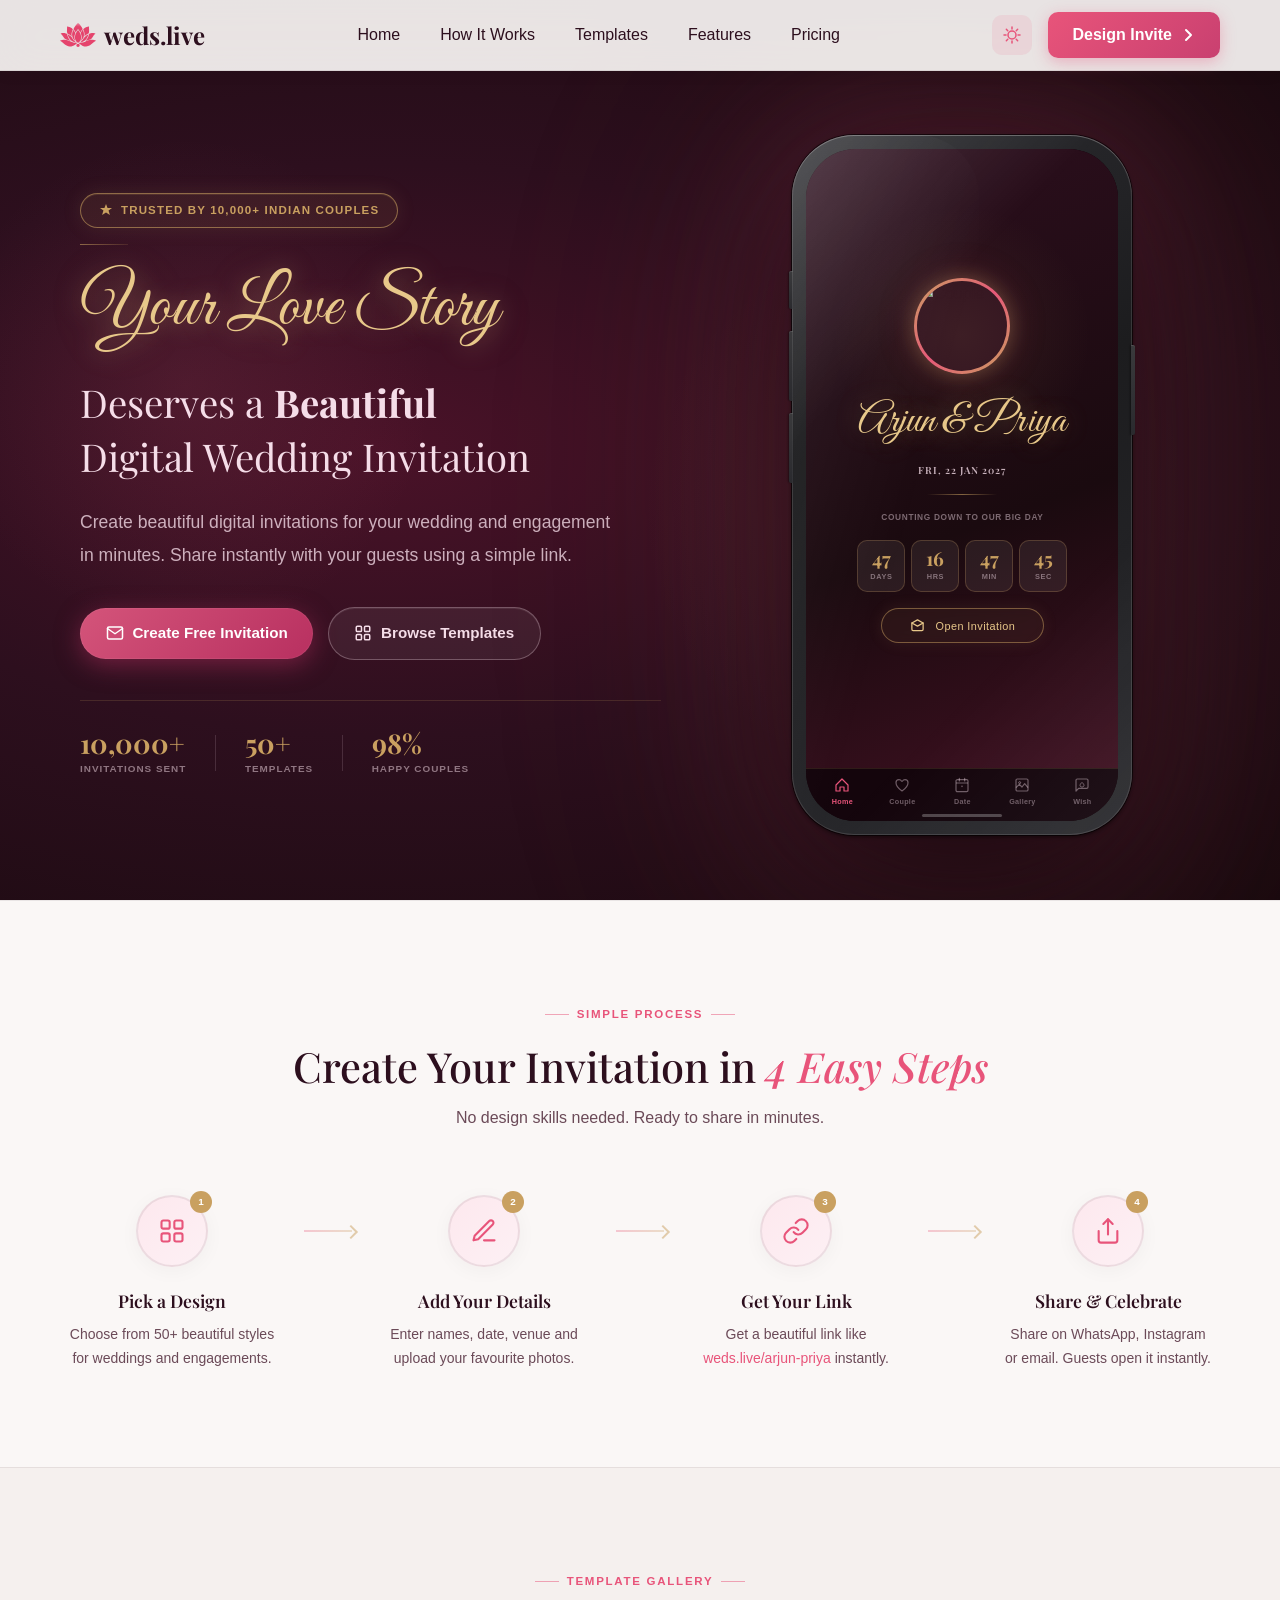
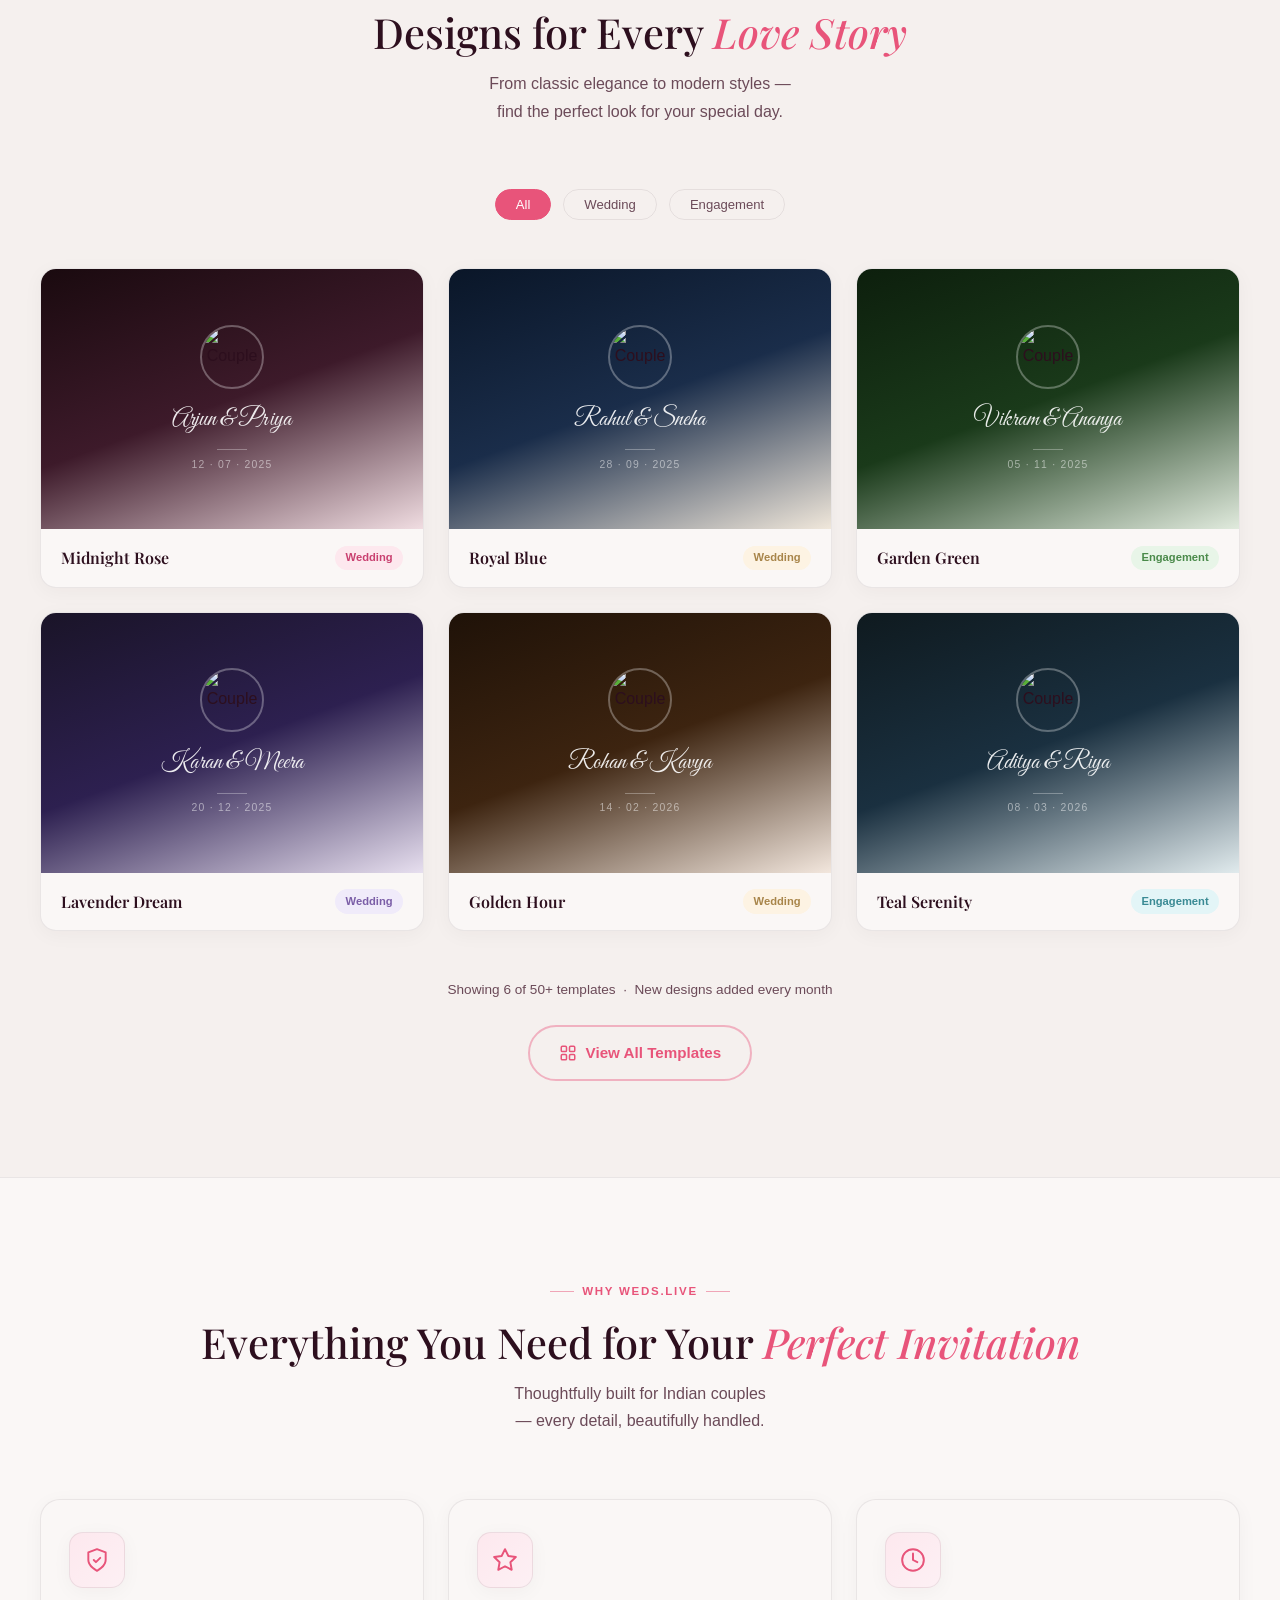
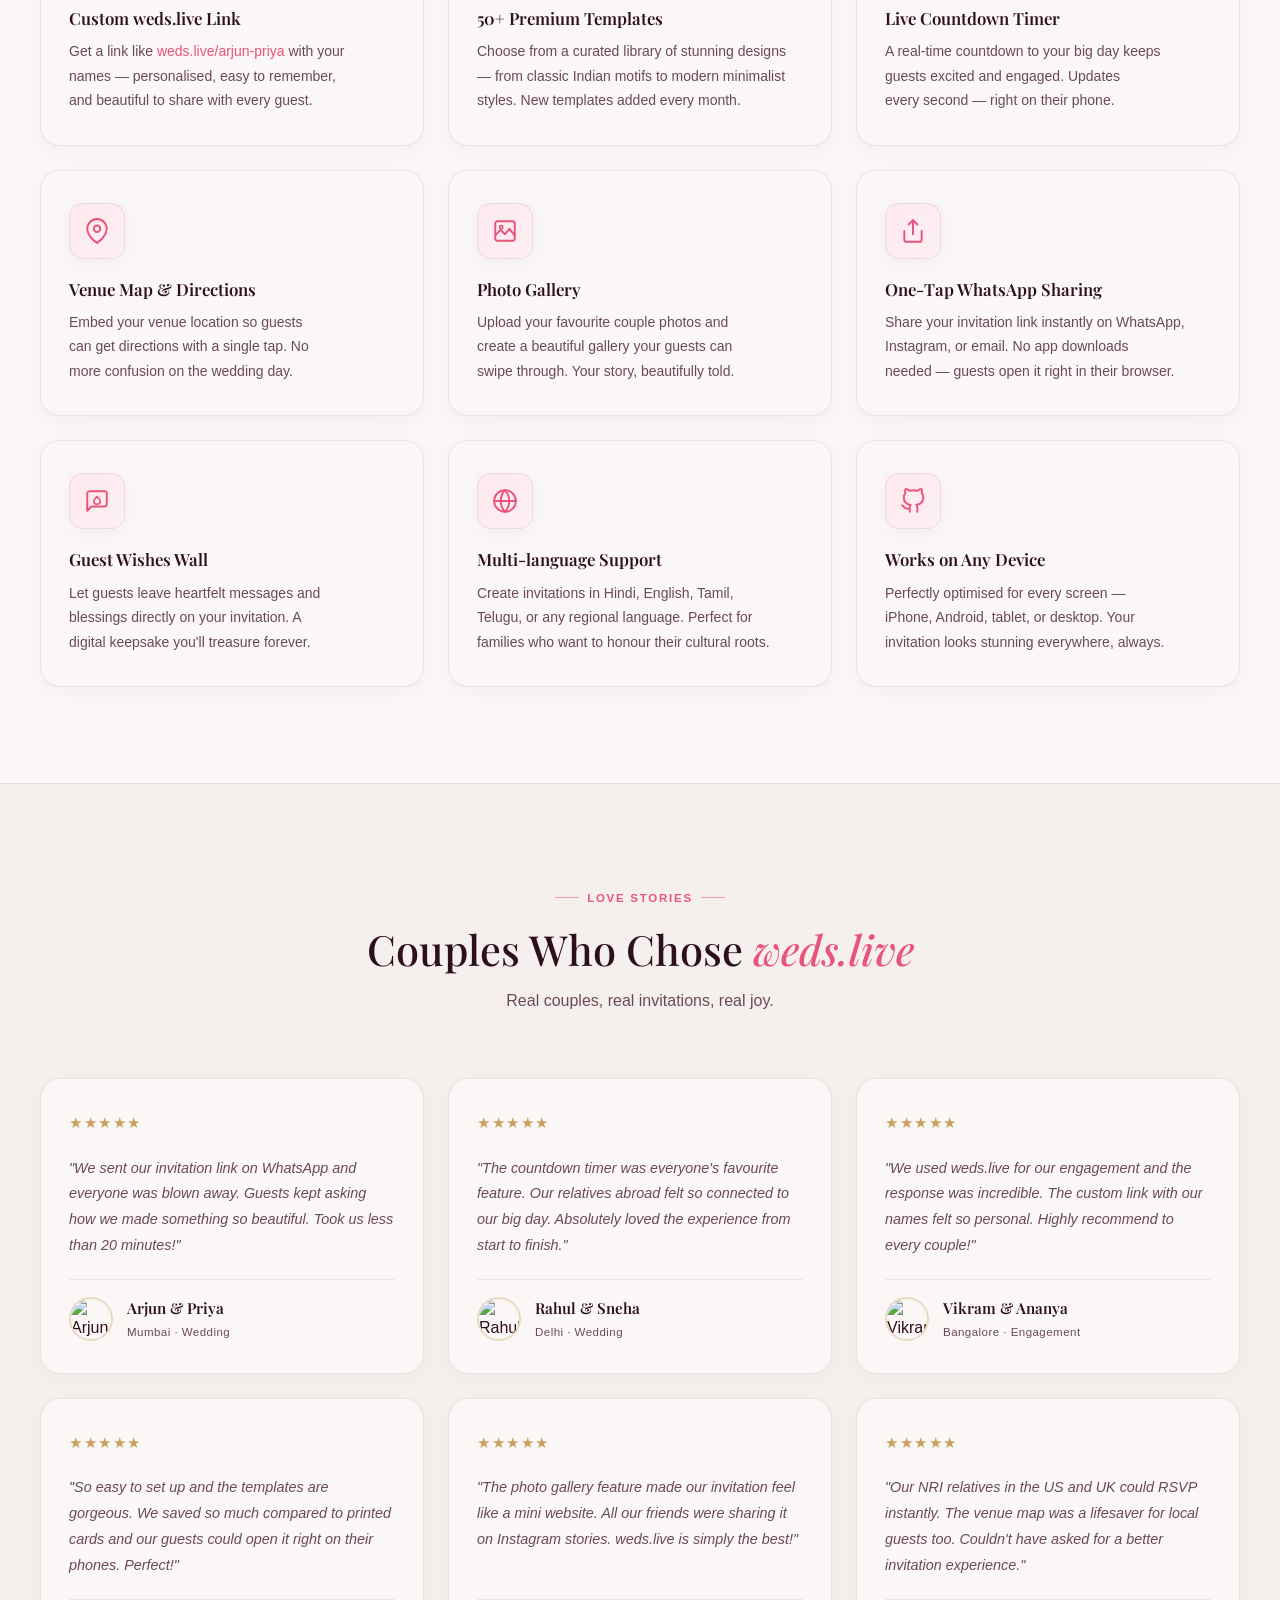
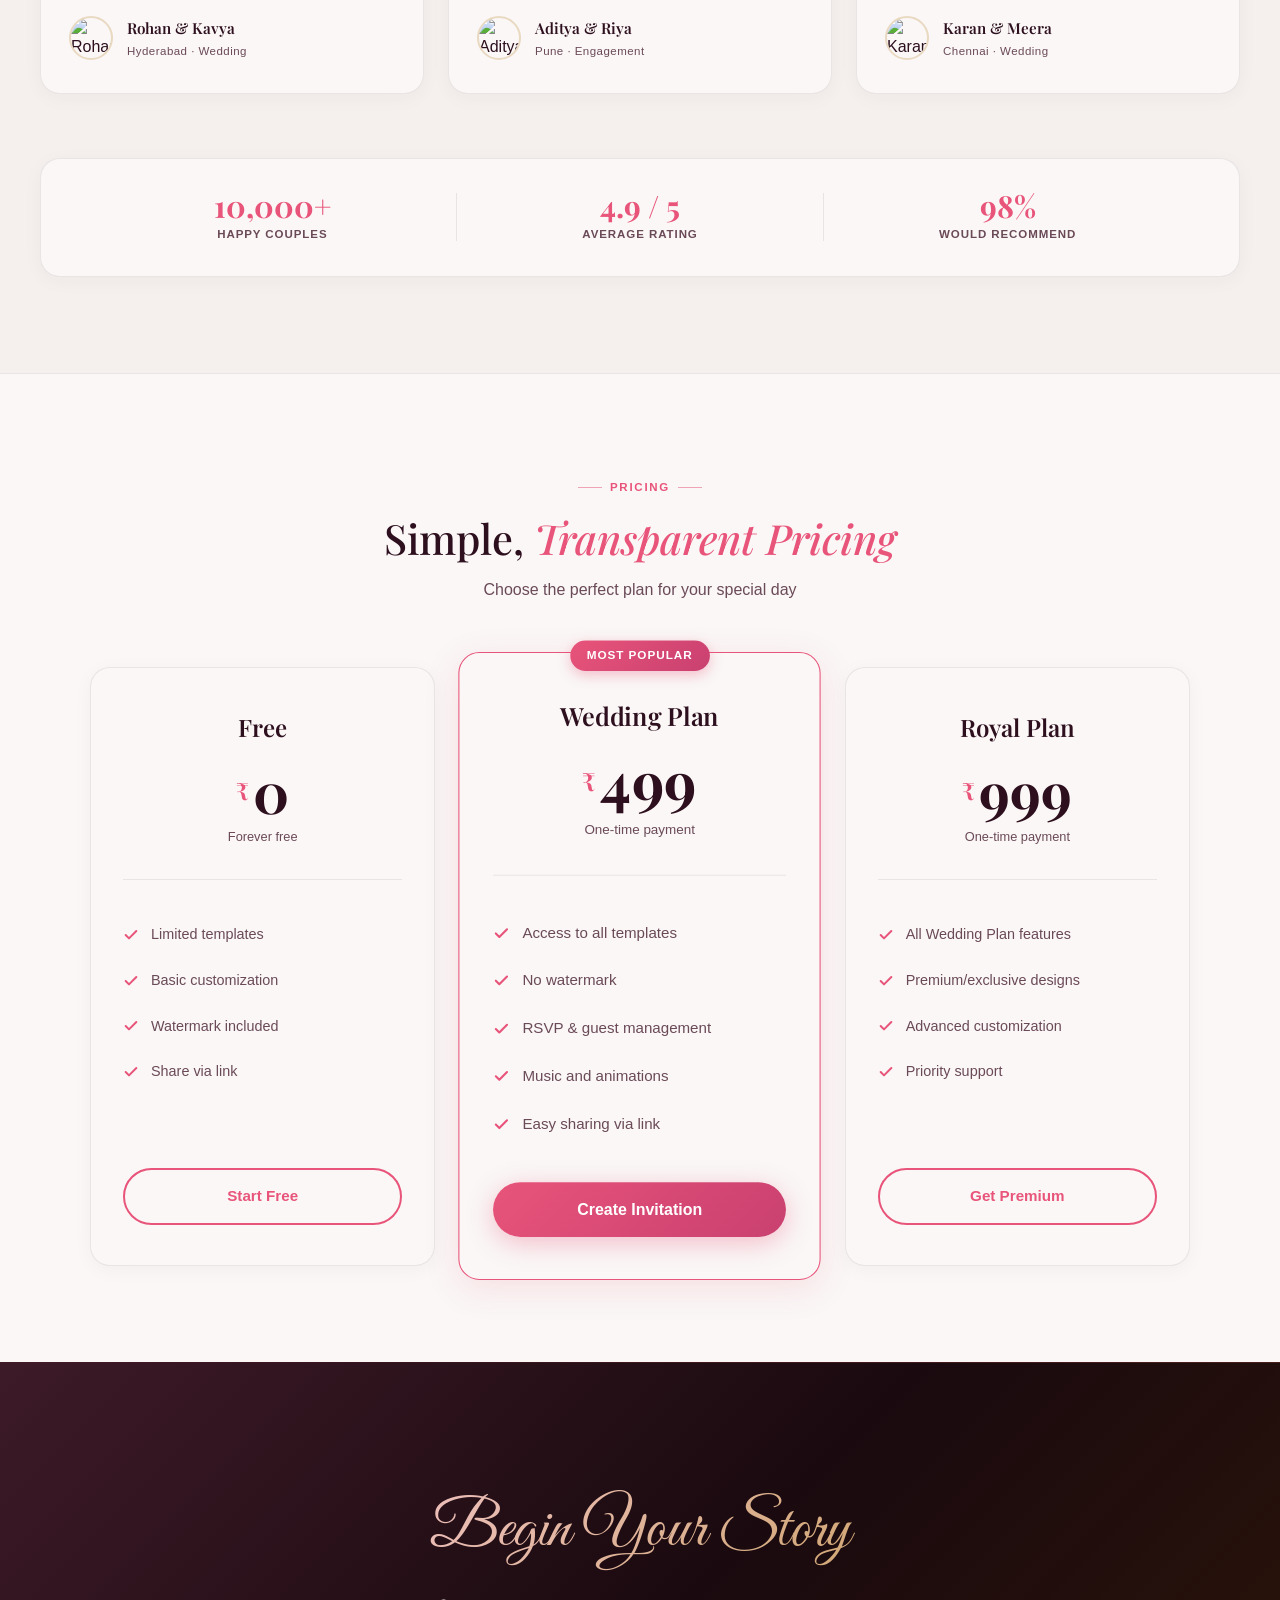
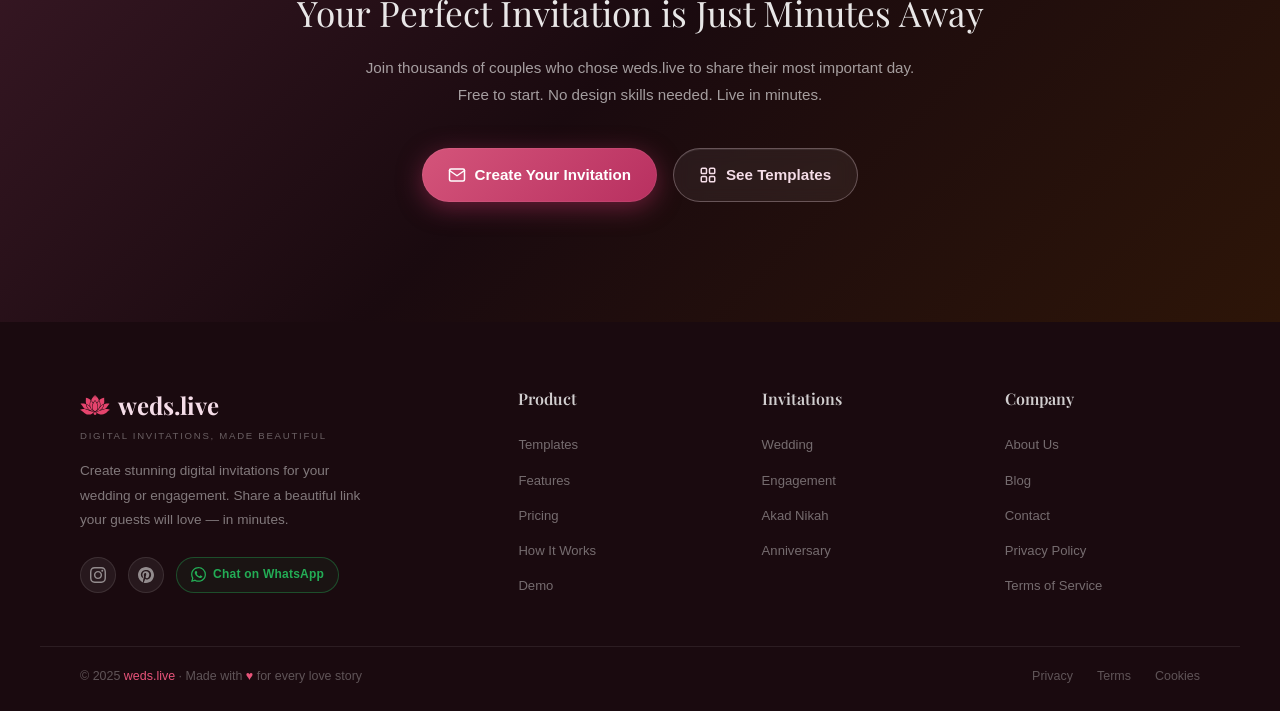
==== index.html @ 8fa8d6c6 "updated nav-cta to Design Invite" ====
<!DOCTYPE html>
<html lang="en">
<head>
    <meta charset="UTF-8">
    <meta name="viewport" content="width=device-width, initial-scale=1.0">
    <title>weds.live — Beautiful Digital Wedding Invitations</title>
    <link rel="preconnect" href="https://fonts.googleapis.com">
    <link rel="preconnect" href="https://fonts.gstatic.com" crossorigin>
    <link href="https://fonts.googleapis.com/css2?family=Great+Vibes&family=Playfair+Display:wght@400;500;600;700;800;900&display=swap" rel="stylesheet">
    <link rel="stylesheet" href="styles.css?v=25">
</head>
<body>
    <!-- Navigation Bar -->
    <nav class="navbar">
        <div class="nav-container">
            <div class="nav-logo">
                <a href="#home">
                    <img src="lotus-logo.svg" alt="weds.live logo" class="nav-logo-img" />
                    <span>weds.live</span>
                </a>
            </div>
            
            <ul class="nav-menu">
                <li class="nav-item">
                    <a href="#home" class="nav-link">Home</a>
                </li>
                <li class="nav-item">
                    <a href="#how-it-works" class="nav-link">How It Works</a>
                </li>
                <li class="nav-item">
                    <a href="#templates" class="nav-link">Templates</a>
                </li>
                <li class="nav-item">
                    <a href="#features" class="nav-link">Features</a>
                </li>
                <li class="nav-item">
                    <a href="#pricing" class="nav-link">Pricing</a>
                </li>
            </ul>

            <div class="nav-actions">
                <button class="theme-toggle" aria-label="Toggle theme">
                    <svg class="sun-icon" width="20" height="20" viewBox="0 0 20 20" fill="none">
                        <circle cx="10" cy="10" r="4" stroke="currentColor" stroke-width="1.5"/>
                        <path d="M10 2V4M10 16V18M18 10H16M4 10H2M15.66 4.34L14.24 5.76M5.76 14.24L4.34 15.66M15.66 15.66L14.24 14.24M5.76 5.76L4.34 4.34" stroke="currentColor" stroke-width="1.5" stroke-linecap="round"/>
                    </svg>
                    <svg class="moon-icon" width="20" height="20" viewBox="0 0 20 20" fill="none">
                        <path d="M17 10.5C16 14.5 12.5 17 8.5 17C5 17 2 14 2 10.5C2 6.5 4.5 3 8.5 3C8.83 3 9.15 3.03 9.47 3.09C8.55 4.24 8 5.68 8 7.25C8 10.98 11.02 14 14.75 14C15.58 14 16.37 13.85 17.1 13.57C17.03 13.88 17 14.19 17 14.5V10.5Z" stroke="currentColor" stroke-width="1.5" stroke-linejoin="round"/>
                    </svg>
                </button>
                <a href="#" class="nav-cta">
                    Design Invite
                    <svg width="16" height="16" viewBox="0 0 16 16" fill="none">
                        <path d="M6 3L11 8L6 13" stroke="currentColor" stroke-width="2" stroke-linecap="round" stroke-linejoin="round"/>
                    </svg>
                </a>
            </div>
            
            <div class="hamburger">
                <span class="bar"></span>
                <span class="bar"></span>
                <span class="bar"></span>
            </div>
        </div>
        <div class="nav-progress"></div>
    </nav>

    <!-- Hero Section -->
    <section class="hero" id="home">

        <div class="hero-container">

            <!-- LEFT: Text content -->
            <div class="hero-content">

                <!-- Trust badge -->
                <div class="hero-badge">
                    <svg class="hero-badge-star" width="14" height="14" viewBox="0 0 14 14" fill="none" aria-hidden="true">
                        <path d="M7 1L8.545 5.09H13L9.545 7.59L10.91 12L7 9.5L3.09 12L4.455 7.59L1 5.09H5.455L7 1Z" fill="#c9a060"/>
                    </svg>
                    <span>TRUSTED BY 10,000+ INDIAN COUPLES</span>
                </div>

                <!-- Decorative gold line -->
                <div class="hero-deco-line" aria-hidden="true"></div>

                <!-- Main headline -->
                <h1 class="hero-title">
                    <span class="hero-title-script">Your Love Story</span>
                    <span class="hero-title-main">Deserves a <strong>Beautiful</strong><br>Digital Wedding Invitation</span>
                </h1>

                <!-- Subtitle -->
                <p class="hero-subtitle">
                    Create beautiful digital invitations for your wedding and engagement in minutes.
                    Share instantly with your guests using a simple link.
                </p>

                <!-- CTA Buttons -->
                <div class="hero-buttons">
                    <a href="#" class="btn btn-primary">
                        <!-- Envelope with pen — create invitation -->
                        <svg width="18" height="18" viewBox="0 0 24 24" fill="none" aria-hidden="true">
                            <path d="M20 4H4C2.9 4 2 4.9 2 6V18C2 19.1 2.9 20 4 20H20C21.1 20 22 19.1 22 18V6C22 4.9 21.1 4 20 4Z" stroke="currentColor" stroke-width="2" stroke-linejoin="round"/>
                            <path d="M2 6L12 13L22 6" stroke="currentColor" stroke-width="2" stroke-linecap="round" stroke-linejoin="round"/>
                        </svg>
                        Create Free Invitation
                    </a>
                    <a href="#templates" class="btn btn-secondary">
                        <!-- Grid layout — browse templates -->
                        <svg width="18" height="18" viewBox="0 0 24 24" fill="none" aria-hidden="true">
                            <rect x="3" y="3" width="7" height="7" rx="1.5" stroke="currentColor" stroke-width="2"/>
                            <rect x="14" y="3" width="7" height="7" rx="1.5" stroke="currentColor" stroke-width="2"/>
                            <rect x="3" y="14" width="7" height="7" rx="1.5" stroke="currentColor" stroke-width="2"/>
                            <rect x="14" y="14" width="7" height="7" rx="1.5" stroke="currentColor" stroke-width="2"/>
                        </svg>
                        Browse Templates
                    </a>
                </div>

                <!-- Stats row -->
                <div class="hero-stats">
                    <div class="hero-stat">
                        <span class="hero-stat-number">10,000+</span>
                        <span class="hero-stat-label">INVITATIONS SENT</span>
                    </div>
                    <div class="hero-stat-divider" aria-hidden="true"></div>
                    <div class="hero-stat">
                        <span class="hero-stat-number">50+</span>
                        <span class="hero-stat-label">TEMPLATES</span>
                    </div>
                    <div class="hero-stat-divider" aria-hidden="true"></div>
                    <div class="hero-stat">
                        <span class="hero-stat-number">98%</span>
                        <span class="hero-stat-label">HAPPY COUPLES</span>
                    </div>
                </div>

            </div>

            <!-- RIGHT: Realistic iPhone mockup -->
            <div class="hero-phone-wrap" aria-hidden="true">
                <div class="iphone">
                    <!-- Outer shell -->
                    <div class="iphone-shell">
                        <!-- Side buttons -->
                        <div class="iphone-btn iphone-btn-silent"></div>
                        <div class="iphone-btn iphone-btn-vol-up"></div>
                        <div class="iphone-btn iphone-btn-vol-down"></div>
                        <div class="iphone-btn iphone-btn-power"></div>

                        <!-- Screen bezel -->
                        <div class="iphone-screen">

                            <!-- Screen content -->
                            <div class="iphone-content">

                                <!-- Invitation main content -->
                                <div class="iphone-card">

                                    <!-- Couple photo avatar -->
                                    <div class="iphone-avatar">
                                        <div class="iphone-avatar-inner">
                                            <img src="https://images.unsplash.com/photo-1529636798458-92182e662485?w=300&h=300&fit=crop&crop=center" alt="Couple" style="width:100%;height:100%;object-fit:cover;border-radius:50%;display:block;"/>
                                        </div>
                                    </div>

                                    <!-- Names -->
                                    <div class="iphone-card-names">Arjun &amp; Priya</div>

                                    <!-- Date — set dynamically by JS -->
                                    <div class="iphone-card-date" id="cd-date">—</div>

                                    <!-- Gold divider -->
                                    <div class="iphone-card-divider"></div>

                                    <!-- Countdown label -->
                                    <div class="iphone-countdown-label">COUNTING DOWN TO OUR BIG DAY</div>

                                    <!-- Countdown boxes -->
                                    <div class="iphone-countdown">
                                        <div class="iphone-countdown-box">
                                            <span class="iphone-countdown-num" id="cd-days">47</span>
                                            <span class="iphone-countdown-unit">DAYS</span>
                                        </div>
                                        <div class="iphone-countdown-box">
                                            <span class="iphone-countdown-num" id="cd-hrs">08</span>
                                            <span class="iphone-countdown-unit">HRS</span>
                                        </div>
                                        <div class="iphone-countdown-box">
                                            <span class="iphone-countdown-num" id="cd-min">16</span>
                                            <span class="iphone-countdown-unit">MIN</span>
                                        </div>
                                        <div class="iphone-countdown-box">
                                            <span class="iphone-countdown-num" id="cd-sec">12</span>
                                            <span class="iphone-countdown-unit">SEC</span>
                                        </div>
                                    </div>

                                    <!-- Open Invitation button -->
                                    <button class="iphone-card-rsvp">
                                        <svg width="15" height="15" viewBox="0 0 24 24" fill="none" style="display:inline;vertical-align:middle;margin-right:5px;" aria-hidden="true">
                                            <path d="M3 8L12 13L21 8" stroke="currentColor" stroke-width="2" stroke-linecap="round" stroke-linejoin="round"/>
                                            <path d="M3 8V18C3 19.1 3.9 20 5 20H19C20.1 20 21 19.1 21 18V8L12 3L3 8Z" stroke="currentColor" stroke-width="2" stroke-linejoin="round"/>
                                        </svg>
                                        Open Invitation
                                    </button>

                                </div>

                                <!-- Bottom nav bar -->
                                <div class="iphone-nav">
                                    <div class="iphone-nav-tabs">
                                        <div class="iphone-nav-item iphone-nav-active">
                                            <svg width="18" height="18" viewBox="0 0 24 24" fill="none">
                                                <path d="M3 12L12 3L21 12V21H15V15H9V21H3V12Z" stroke="currentColor" stroke-width="1.8" stroke-linejoin="round"/>
                                            </svg>
                                            <span>Home</span>
                                        </div>
                                        <div class="iphone-nav-item">
                                            <svg width="18" height="18" viewBox="0 0 24 24" fill="none">
                                                <path d="M12 21C12 21 3 14.5 3 8.5C3 6 5 4 7.5 4C9.2 4 10.7 5 11.5 6.3C11.7 6.6 12.3 6.6 12.5 6.3C13.3 5 14.8 4 16.5 4C19 4 21 6 21 8.5C21 14.5 12 21 12 21Z" stroke="currentColor" stroke-width="1.8" stroke-linejoin="round"/>
                                            </svg>
                                            <span>Couple</span>
                                        </div>
                                        <div class="iphone-nav-item">
                                            <svg width="18" height="18" viewBox="0 0 24 24" fill="none">
                                                <rect x="3" y="4" width="18" height="18" rx="2" stroke="currentColor" stroke-width="1.8"/>
                                                <path d="M3 9H21" stroke="currentColor" stroke-width="1.8"/>
                                                <path d="M8 2V6M16 2V6" stroke="currentColor" stroke-width="1.8" stroke-linecap="round"/>
                                                <circle cx="12" cy="14" r="1.2" fill="currentColor"/>
                                            </svg>
                                            <span>Date</span>
                                        </div>
                                        <div class="iphone-nav-item">
                                            <svg width="18" height="18" viewBox="0 0 24 24" fill="none">
                                                <rect x="3" y="3" width="18" height="18" rx="2" stroke="currentColor" stroke-width="1.8"/>
                                                <circle cx="8.5" cy="8.5" r="1.5" stroke="currentColor" stroke-width="1.5"/>
                                                <path d="M3 16L8 11L12 15L16 10L21 16" stroke="currentColor" stroke-width="1.8" stroke-linejoin="round"/>
                                            </svg>
                                            <span>Gallery</span>
                                        </div>
                                        <div class="iphone-nav-item">
                                            <svg width="18" height="18" viewBox="0 0 24 24" fill="none">
                                                <path d="M21 15C21 16.1 20.1 17 19 17H7L3 21V5C3 3.9 3.9 3 5 3H19C20.1 3 21 3.9 21 5V15Z" stroke="currentColor" stroke-width="1.8" stroke-linejoin="round"/>
                                                <path d="M12 8C12 8 9 10.5 9 12.5C9 13.9 10.3 15 12 15C13.7 15 15 13.9 15 12.5C15 10.5 12 8 12 8Z" stroke="currentColor" stroke-width="1.5"/>
                                            </svg>
                                            <span>Wish</span>
                                        </div>
                                    </div>
                                    <!-- Home indicator inside nav -->
                                    <div class="iphone-home-bar"></div>
                                </div>
                            </div>
                        </div>
                    </div>
                    <!-- Reflection sheen -->
                    <div class="iphone-sheen" aria-hidden="true"></div>
                </div>
            </div>

        </div>

    </section>

    <!-- How It Works Section -->
    <section class="how-section" id="how-it-works">
        <div class="how-container">

            <div class="how-header">
                <div class="section-label">Simple Process</div>
                <h2 class="section-title">Create Your Invitation in <span>4 Easy Steps</span></h2>
                <p class="section-subtitle">No design skills needed. Ready to share in minutes.</p>
            </div>

            <div class="steps-grid">

                <div class="step-card">
                    <div class="step-icon-wrap">
                        <svg width="28" height="28" viewBox="0 0 24 24" fill="none" aria-hidden="true">
                            <rect x="3" y="3" width="7" height="7" rx="1.5" stroke="currentColor" stroke-width="1.8"/>
                            <rect x="14" y="3" width="7" height="7" rx="1.5" stroke="currentColor" stroke-width="1.8"/>
                            <rect x="3" y="14" width="7" height="7" rx="1.5" stroke="currentColor" stroke-width="1.8"/>
                            <rect x="14" y="14" width="7" height="7" rx="1.5" stroke="currentColor" stroke-width="1.8"/>
                        </svg>
                        <span class="step-number">1</span>
                    </div>
                    <h3 class="step-title">Pick a Design</h3>
                    <p class="step-desc">Choose from 50+ beautiful styles for weddings and engagements.</p>
                </div>

                <div class="step-connector" aria-hidden="true"></div>

                <div class="step-card">
                    <div class="step-icon-wrap">
                        <svg width="28" height="28" viewBox="0 0 24 24" fill="none" aria-hidden="true">
                            <path d="M12 20h9" stroke="currentColor" stroke-width="1.8" stroke-linecap="round"/>
                            <path d="M16.5 3.5a2.121 2.121 0 0 1 3 3L7 19l-4 1 1-4L16.5 3.5z" stroke="currentColor" stroke-width="1.8" stroke-linejoin="round"/>
                        </svg>
                        <span class="step-number">2</span>
                    </div>
                    <h3 class="step-title">Add Your Details</h3>
                    <p class="step-desc">Enter names, date, venue and upload your favourite photos.</p>
                </div>

                <div class="step-connector" aria-hidden="true"></div>

                <div class="step-card">
                    <div class="step-icon-wrap">
                        <svg width="28" height="28" viewBox="0 0 24 24" fill="none" aria-hidden="true">
                            <path d="M10 13a5 5 0 0 0 7.54.54l3-3a5 5 0 0 0-7.07-7.07l-1.72 1.71" stroke="currentColor" stroke-width="1.8" stroke-linecap="round" stroke-linejoin="round"/>
                            <path d="M14 11a5 5 0 0 0-7.54-.54l-3 3a5 5 0 0 0 7.07 7.07l1.71-1.71" stroke="currentColor" stroke-width="1.8" stroke-linecap="round" stroke-linejoin="round"/>
                        </svg>
                        <span class="step-number">3</span>
                    </div>
                    <h3 class="step-title">Get Your Link</h3>
                    <p class="step-desc">Get a beautiful link like <em>weds.live/arjun-priya</em> instantly.</p>
                </div>

                <div class="step-connector" aria-hidden="true"></div>

                <div class="step-card">
                    <div class="step-icon-wrap">
                        <svg width="28" height="28" viewBox="0 0 24 24" fill="none" aria-hidden="true">
                            <path d="M4 12v8a2 2 0 0 0 2 2h12a2 2 0 0 0 2-2v-8" stroke="currentColor" stroke-width="1.8" stroke-linecap="round" stroke-linejoin="round"/>
                            <polyline points="16 6 12 2 8 6" stroke="currentColor" stroke-width="1.8" stroke-linecap="round" stroke-linejoin="round"/>
                            <line x1="12" y1="2" x2="12" y2="15" stroke="currentColor" stroke-width="1.8" stroke-linecap="round"/>
                        </svg>
                        <span class="step-number">4</span>
                    </div>
                    <h3 class="step-title">Share & Celebrate</h3>
                    <p class="step-desc">Share on WhatsApp, Instagram or email. Guests open it instantly.</p>
                </div>

            </div>

        </div>
    </section>

    <!-- Templates Section -->
    <section class="templates-section" id="templates">
        <div class="templates-container">

            <div class="how-header">
                <div class="section-label">Template Gallery</div>
                <h2 class="section-title">Designs for Every <span>Love Story</span></h2>
                <p class="section-subtitle">From classic elegance to modern styles — find the perfect look for your special day.</p>
            </div>

            <!-- Filter buttons -->
            <div class="templates-filter">
                <button class="filter-btn active" data-filter="all">All</button>
                <button class="filter-btn" data-filter="wedding">Wedding</button>
                <button class="filter-btn" data-filter="engagement">Engagement</button>
            </div>

            <!-- Template cards grid -->
            <div class="templates-grid">

                <div class="template-card" data-category="wedding">
                    <div class="template-preview tpl-1">
                        <div class="template-preview-inner">
                            <img src="https://images.unsplash.com/photo-1529636798458-92182e662485?w=120&h=120&fit=crop&q=70" alt="Couple" class="tpl-couple-img"/>
                            <div class="tpl-couple-name">Arjun &amp; Priya</div>
                            <div class="tpl-deco-line"></div>
                            <div class="tpl-date">12 · 07 · 2025</div>
                        </div>
                        <div class="tpl-overlay">
                            <span class="tpl-preview-btn">Preview</span>
                        </div>
                    </div>
                    <div class="template-info">
                        <span class="tpl-name">Midnight Rose</span>
                        <span class="tpl-tag tpl-tag-rose">Wedding</span>
                    </div>
                </div>

                <div class="template-card" data-category="wedding">
                    <div class="template-preview tpl-2">
                        <div class="template-preview-inner">
                            <img src="https://images.unsplash.com/photo-1606216794074-735e91aa2c92?w=120&h=120&fit=crop&q=70" alt="Couple" class="tpl-couple-img"/>
                            <div class="tpl-couple-name">Rahul &amp; Sneha</div>
                            <div class="tpl-deco-line"></div>
                            <div class="tpl-date">28 · 09 · 2025</div>
                        </div>
                        <div class="tpl-overlay">
                            <span class="tpl-preview-btn">Preview</span>
                        </div>
                    </div>
                    <div class="template-info">
                        <span class="tpl-name">Royal Blue</span>
                        <span class="tpl-tag tpl-tag-gold">Wedding</span>
                    </div>
                </div>

                <div class="template-card" data-category="engagement">
                    <div class="template-preview tpl-3">
                        <div class="template-preview-inner">
                            <img src="https://images.unsplash.com/photo-1583939003579-730e3918a45a?w=120&h=120&fit=crop&q=70" alt="Couple" class="tpl-couple-img"/>
                            <div class="tpl-couple-name">Vikram &amp; Ananya</div>
                            <div class="tpl-deco-line"></div>
                            <div class="tpl-date">05 · 11 · 2025</div>
                        </div>
                        <div class="tpl-overlay">
                            <span class="tpl-preview-btn">Preview</span>
                        </div>
                    </div>
                    <div class="template-info">
                        <span class="tpl-name">Garden Green</span>
                        <span class="tpl-tag tpl-tag-green">Engagement</span>
                    </div>
                </div>

                <div class="template-card" data-category="wedding">
                    <div class="template-preview tpl-4">
                        <div class="template-preview-inner">
                            <img src="https://images.unsplash.com/photo-1519225421980-715cb0215aed?w=120&h=120&fit=crop&q=70" alt="Couple" class="tpl-couple-img"/>
                            <div class="tpl-couple-name">Karan &amp; Meera</div>
                            <div class="tpl-deco-line"></div>
                            <div class="tpl-date">20 · 12 · 2025</div>
                        </div>
                        <div class="tpl-overlay">
                            <span class="tpl-preview-btn">Preview</span>
                        </div>
                    </div>
                    <div class="template-info">
                        <span class="tpl-name">Lavender Dream</span>
                        <span class="tpl-tag tpl-tag-purple">Wedding</span>
                    </div>
                </div>

                <div class="template-card" data-category="wedding">
                    <div class="template-preview tpl-5">
                        <div class="template-preview-inner">
                            <img src="https://images.unsplash.com/photo-1511285560929-80b456fea0bc?w=120&h=120&fit=crop&q=70" alt="Couple" class="tpl-couple-img"/>
                            <div class="tpl-couple-name">Rohan &amp; Kavya</div>
                            <div class="tpl-deco-line"></div>
                            <div class="tpl-date">14 · 02 · 2026</div>
                        </div>
                        <div class="tpl-overlay">
                            <span class="tpl-preview-btn">Preview</span>
                        </div>
                    </div>
                    <div class="template-info">
                        <span class="tpl-name">Golden Hour</span>
                        <span class="tpl-tag tpl-tag-gold">Wedding</span>
                    </div>
                </div>

                <div class="template-card" data-category="engagement">
                    <div class="template-preview tpl-6">
                        <div class="template-preview-inner">
                            <img src="https://images.unsplash.com/photo-1537633552985-df8429e8048b?w=120&h=120&fit=crop&q=70" alt="Couple" class="tpl-couple-img"/>
                            <div class="tpl-couple-name">Aditya &amp; Riya</div>
                            <div class="tpl-deco-line"></div>
                            <div class="tpl-date">08 · 03 · 2026</div>
                        </div>
                        <div class="tpl-overlay">
                            <span class="tpl-preview-btn">Preview</span>
                        </div>
                    </div>
                    <div class="template-info">
                        <span class="tpl-name">Teal Serenity</span>
                        <span class="tpl-tag tpl-tag-teal">Engagement</span>
                    </div>
                </div>

            </div>

            <!-- Bottom CTA -->
            <div class="templates-cta">
                <p class="templates-cta-note">Showing 6 of 50+ templates &nbsp;·&nbsp; New designs added every month</p>
                <a href="#" class="btn btn-outline-dark">
                    <svg width="18" height="18" viewBox="0 0 24 24" fill="none" aria-hidden="true">
                        <rect x="3" y="3" width="7" height="7" rx="1.5" stroke="currentColor" stroke-width="2"/>
                        <rect x="14" y="3" width="7" height="7" rx="1.5" stroke="currentColor" stroke-width="2"/>
                        <rect x="3" y="14" width="7" height="7" rx="1.5" stroke="currentColor" stroke-width="2"/>
                        <rect x="14" y="14" width="7" height="7" rx="1.5" stroke="currentColor" stroke-width="2"/>
                    </svg>
                    View All Templates
                </a>
            </div>

        </div>
    </section>

    <!-- Features Section -->
    <section class="features-section" id="features">
        <div class="features-container">

            <div class="how-header">
                <div class="section-label">Why weds.live</div>
                <h2 class="section-title">Everything You Need for Your <span>Perfect Invitation</span></h2>
                <p class="section-subtitle">Thoughtfully built for Indian couples — every detail, beautifully handled.</p>
            </div>

            <div class="features-grid">

                <!-- Feature 1 -->
                <div class="feature-card">
                    <div class="feature-icon-wrap">
                        <svg width="26" height="26" viewBox="0 0 24 24" fill="none" aria-hidden="true">
                            <path d="M12 22s8-4 8-10V5l-8-3-8 3v7c0 6 8 10 8 10z" stroke="currentColor" stroke-width="1.8" stroke-linejoin="round"/>
                            <path d="M9 12l2 2 4-4" stroke="currentColor" stroke-width="1.8" stroke-linecap="round" stroke-linejoin="round"/>
                        </svg>
                    </div>
                    <h3 class="feature-title">Custom weds.live Link</h3>
                    <p class="feature-desc">Get a link like <em>weds.live/arjun-priya</em> with your names — personalised, easy to remember, and beautiful to share with every guest.</p>
                </div>

                <!-- Feature 2 -->
                <div class="feature-card">
                    <div class="feature-icon-wrap">
                        <svg width="26" height="26" viewBox="0 0 24 24" fill="none" aria-hidden="true">
                            <path d="M12 2L15.09 8.26L22 9.27L17 14.14L18.18 21.02L12 17.77L5.82 21.02L7 14.14L2 9.27L8.91 8.26L12 2Z" stroke="currentColor" stroke-width="1.8" stroke-linejoin="round"/>
                        </svg>
                    </div>
                    <h3 class="feature-title">50+ Premium Templates</h3>
                    <p class="feature-desc">Choose from a curated library of stunning designs — from classic Indian motifs to modern minimalist styles. New templates added every month.</p>
                </div>

                <!-- Feature 3 -->
                <div class="feature-card">
                    <div class="feature-icon-wrap">
                        <svg width="26" height="26" viewBox="0 0 24 24" fill="none" aria-hidden="true">
                            <circle cx="12" cy="12" r="10" stroke="currentColor" stroke-width="1.8"/>
                            <path d="M12 6V12L16 14" stroke="currentColor" stroke-width="1.8" stroke-linecap="round" stroke-linejoin="round"/>
                        </svg>
                    </div>
                    <h3 class="feature-title">Live Countdown Timer</h3>
                    <p class="feature-desc">A real-time countdown to your big day keeps guests excited and engaged. Updates every second — right on their phone.</p>
                </div>

                <!-- Feature 4 -->
                <div class="feature-card">
                    <div class="feature-icon-wrap">
                        <svg width="26" height="26" viewBox="0 0 24 24" fill="none" aria-hidden="true">
                            <path d="M21 10c0 7-9 13-9 13s-9-6-9-13a9 9 0 0 1 18 0z" stroke="currentColor" stroke-width="1.8" stroke-linejoin="round"/>
                            <circle cx="12" cy="10" r="3" stroke="currentColor" stroke-width="1.8"/>
                        </svg>
                    </div>
                    <h3 class="feature-title">Venue Map & Directions</h3>
                    <p class="feature-desc">Embed your venue location so guests can get directions with a single tap. No more confusion on the wedding day.</p>
                </div>

                <!-- Feature 5 -->
                <div class="feature-card">
                    <div class="feature-icon-wrap">
                        <svg width="26" height="26" viewBox="0 0 24 24" fill="none" aria-hidden="true">
                            <rect x="3" y="3" width="18" height="18" rx="2" stroke="currentColor" stroke-width="1.8"/>
                            <circle cx="8.5" cy="8.5" r="1.5" stroke="currentColor" stroke-width="1.5"/>
                            <path d="M3 16L8 11L12 15L16 10L21 16" stroke="currentColor" stroke-width="1.8" stroke-linejoin="round"/>
                        </svg>
                    </div>
                    <h3 class="feature-title">Photo Gallery</h3>
                    <p class="feature-desc">Upload your favourite couple photos and create a beautiful gallery your guests can swipe through. Your story, beautifully told.</p>
                </div>

                <!-- Feature 6 -->
                <div class="feature-card">
                    <div class="feature-icon-wrap">
                        <svg width="26" height="26" viewBox="0 0 24 24" fill="none" aria-hidden="true">
                            <path d="M4 12v8a2 2 0 0 0 2 2h12a2 2 0 0 0 2-2v-8" stroke="currentColor" stroke-width="1.8" stroke-linecap="round" stroke-linejoin="round"/>
                            <polyline points="16 6 12 2 8 6" stroke="currentColor" stroke-width="1.8" stroke-linecap="round" stroke-linejoin="round"/>
                            <line x1="12" y1="2" x2="12" y2="15" stroke="currentColor" stroke-width="1.8" stroke-linecap="round"/>
                        </svg>
                    </div>
                    <h3 class="feature-title">One-Tap WhatsApp Sharing</h3>
                    <p class="feature-desc">Share your invitation link instantly on WhatsApp, Instagram, or email. No app downloads needed — guests open it right in their browser.</p>
                </div>

                <!-- Feature 7 -->
                <div class="feature-card">
                    <div class="feature-icon-wrap">
                        <svg width="26" height="26" viewBox="0 0 24 24" fill="none" aria-hidden="true">
                            <path d="M21 15C21 16.1 20.1 17 19 17H7L3 21V5C3 3.9 3.9 3 5 3H19C20.1 3 21 3.9 21 5V15Z" stroke="currentColor" stroke-width="1.8" stroke-linejoin="round"/>
                            <path d="M12 8C12 8 9 10.5 9 12.5C9 13.9 10.3 15 12 15C13.7 15 15 13.9 15 12.5C15 10.5 12 8 12 8Z" stroke="currentColor" stroke-width="1.5"/>
                        </svg>
                    </div>
                    <h3 class="feature-title">Guest Wishes Wall</h3>
                    <p class="feature-desc">Let guests leave heartfelt messages and blessings directly on your invitation. A digital keepsake you'll treasure forever.</p>
                </div>

                <!-- Feature 8 -->
                <div class="feature-card">
                    <div class="feature-icon-wrap">
                        <svg width="26" height="26" viewBox="0 0 24 24" fill="none" aria-hidden="true">
                            <path d="M12 22C17.5228 22 22 17.5228 22 12C22 6.47715 17.5228 2 12 2C6.47715 2 2 6.47715 2 12C2 17.5228 6.47715 22 12 22Z" stroke="currentColor" stroke-width="1.8" stroke-linejoin="round"/>
                            <path d="M2 12H22" stroke="currentColor" stroke-width="1.8" stroke-linecap="round" stroke-linejoin="round"/>
                            <path d="M12 2C14.5013 4.73835 15.9228 8.29203 16 12C15.9228 15.708 14.5013 19.2616 12 22C9.49872 19.2616 8.07725 15.708 8 12C8.07725 8.29203 9.49872 4.73835 12 2Z" stroke="currentColor" stroke-width="1.8" stroke-linejoin="round"/>
                        </svg>
                    </div>
                    <h3 class="feature-title">Multi-language Support</h3>
                    <p class="feature-desc">Create invitations in Hindi, English, Tamil, Telugu, or any regional language. Perfect for families who want to honour their cultural roots.</p>
                </div>

                <!-- Feature 9 -->
                <div class="feature-card">
                    <div class="feature-icon-wrap">
                        <svg width="26" height="26" viewBox="0 0 24 24" fill="none" aria-hidden="true">
                            <path d="M9 19c-5 1.5-5-2.5-7-3m14 6v-3.87a3.37 3.37 0 0 0-.94-2.61c3.14-.35 6.44-1.54 6.44-7A5.44 5.44 0 0 0 20 4.77 5.07 5.07 0 0 0 19.91 1S18.73.65 16 2.48a13.38 13.38 0 0 0-7 0C6.27.65 5.09 1 5.09 1A5.07 5.07 0 0 0 5 4.77a5.44 5.44 0 0 0-1.5 3.78c0 5.42 3.3 6.61 6.44 7A3.37 3.37 0 0 0 9 18.13V22" stroke="currentColor" stroke-width="1.8" stroke-linecap="round" stroke-linejoin="round"/>
                        </svg>
                    </div>
                    <h3 class="feature-title">Works on Any Device</h3>
                    <p class="feature-desc">Perfectly optimised for every screen — iPhone, Android, tablet, or desktop. Your invitation looks stunning everywhere, always.</p>
                </div>

            </div>

        </div>
    </section>

    <!-- Reviews Section -->
    <section class="reviews-section" id="reviews">
        <div class="reviews-container">

            <div class="how-header">
                <div class="section-label">Love Stories</div>
                <h2 class="section-title">Couples Who Chose <span>weds.live</span></h2>
                <p class="section-subtitle">Real couples, real invitations, real joy.</p>
            </div>

            <div class="reviews-grid">

                <div class="review-card">
                    <div class="review-stars" aria-label="5 out of 5 stars">
                        ★★★★★
                    </div>
                    <p class="review-text">"We sent our invitation link on WhatsApp and everyone was blown away. Guests kept asking how we made something so beautiful. Took us less than 20 minutes!"</p>
                    <div class="review-author">
                        <div class="review-avatar">
                            <img src="https://images.unsplash.com/photo-1529636798458-92182e662485?w=80&h=80&fit=crop&crop=center&q=70" alt="Arjun & Priya"/>
                        </div>
                        <div class="review-author-info">
                            <span class="review-name">Arjun &amp; Priya</span>
                            <span class="review-location">Mumbai · Wedding</span>
                        </div>
                    </div>
                </div>

                <div class="review-card">
                    <div class="review-stars" aria-label="5 out of 5 stars">
                        ★★★★★
                    </div>
                    <p class="review-text">"The countdown timer was everyone's favourite feature. Our relatives abroad felt so connected to our big day. Absolutely loved the experience from start to finish."</p>
                    <div class="review-author">
                        <div class="review-avatar">
                            <img src="https://images.unsplash.com/photo-1606216794074-735e91aa2c92?w=80&h=80&fit=crop&q=70" alt="Rahul & Sneha"/>
                        </div>
                        <div class="review-author-info">
                            <span class="review-name">Rahul &amp; Sneha</span>
                            <span class="review-location">Delhi · Wedding</span>
                        </div>
                    </div>
                </div>

                <div class="review-card">
                    <div class="review-stars" aria-label="5 out of 5 stars">
                        ★★★★★
                    </div>
                    <p class="review-text">"We used weds.live for our engagement and the response was incredible. The custom link with our names felt so personal. Highly recommend to every couple!"</p>
                    <div class="review-author">
                        <div class="review-avatar">
                            <img src="https://images.unsplash.com/photo-1583939003579-730e3918a45a?w=80&h=80&fit=crop&q=70" alt="Vikram & Ananya"/>
                        </div>
                        <div class="review-author-info">
                            <span class="review-name">Vikram &amp; Ananya</span>
                            <span class="review-location">Bangalore · Engagement</span>
                        </div>
                    </div>
                </div>

                <div class="review-card">
                    <div class="review-stars" aria-label="5 out of 5 stars">
                        ★★★★★
                    </div>
                    <p class="review-text">"So easy to set up and the templates are gorgeous. We saved so much compared to printed cards and our guests could open it right on their phones. Perfect!"</p>
                    <div class="review-author">
                        <div class="review-avatar">
                            <img src="https://images.unsplash.com/photo-1511285560929-80b456fea0bc?w=80&h=80&fit=crop&q=70" alt="Rohan & Kavya"/>
                        </div>
                        <div class="review-author-info">
                            <span class="review-name">Rohan &amp; Kavya</span>
                            <span class="review-location">Hyderabad · Wedding</span>
                        </div>
                    </div>
                </div>

                <div class="review-card">
                    <div class="review-stars" aria-label="5 out of 5 stars">
                        ★★★★★
                    </div>
                    <p class="review-text">"The photo gallery feature made our invitation feel like a mini website. All our friends were sharing it on Instagram stories. weds.live is simply the best!"</p>
                    <div class="review-author">
                        <div class="review-avatar">
                            <img src="https://images.unsplash.com/photo-1537633552985-df8429e8048b?w=80&h=80&fit=crop&q=70" alt="Aditya & Riya"/>
                        </div>
                        <div class="review-author-info">
                            <span class="review-name">Aditya &amp; Riya</span>
                            <span class="review-location">Pune · Engagement</span>
                        </div>
                    </div>
                </div>

                <div class="review-card">
                    <div class="review-stars" aria-label="5 out of 5 stars">
                        ★★★★★
                    </div>
                    <p class="review-text">"Our NRI relatives in the US and UK could RSVP instantly. The venue map was a lifesaver for local guests too. Couldn't have asked for a better invitation experience."</p>
                    <div class="review-author">
                        <div class="review-avatar">
                            <img src="https://images.unsplash.com/photo-1519225421980-715cb0215aed?w=80&h=80&fit=crop&q=70" alt="Karan & Meera"/>
                        </div>
                        <div class="review-author-info">
                            <span class="review-name">Karan &amp; Meera</span>
                            <span class="review-location">Chennai · Wedding</span>
                        </div>
                    </div>
                </div>

            </div>

            <!-- Trust bar -->
            <div class="reviews-trust">
                <div class="reviews-trust-item">
                    <span class="reviews-trust-number">10,000+</span>
                    <span class="reviews-trust-label">Happy Couples</span>
                </div>
                <div class="reviews-trust-divider"></div>
                <div class="reviews-trust-item">
                    <span class="reviews-trust-number">4.9 / 5</span>
                    <span class="reviews-trust-label">Average Rating</span>
                </div>
                <div class="reviews-trust-divider"></div>
                <div class="reviews-trust-item">
                    <span class="reviews-trust-number">98%</span>
                    <span class="reviews-trust-label">Would Recommend</span>
                </div>
            </div>

        </div>
    </section>

    <!-- Pricing Section -->
    <section class="pricing-section" id="pricing">
        <div class="pricing-container">

            <div class="how-header">
                <div class="section-label">Pricing</div>
                <h2 class="section-title">Simple, <span>Transparent Pricing</span></h2>
                <p class="section-subtitle">Choose the perfect plan for your special day</p>
            </div>

            <div class="pricing-grid">

                <!-- Free Plan -->
                <div class="pricing-card">
                    <div class="pricing-header">
                        <h3 class="pricing-name">Free</h3>
                        <div class="pricing-price">
                            <span class="pricing-currency">₹</span>
                            <span class="pricing-amount">0</span>
                        </div>
                        <p class="pricing-billing">Forever free</p>
                    </div>
                    <ul class="pricing-features">
                        <li>
                            <svg width="16" height="16" viewBox="0 0 16 16" fill="none">
                                <path d="M13.3333 4L6 11.3333L2.66667 8" stroke="currentColor" stroke-width="2" stroke-linecap="round" stroke-linejoin="round"/>
                            </svg>
                            Limited templates
                        </li>
                        <li>
                            <svg width="16" height="16" viewBox="0 0 16 16" fill="none">
                                <path d="M13.3333 4L6 11.3333L2.66667 8" stroke="currentColor" stroke-width="2" stroke-linecap="round" stroke-linejoin="round"/>
                            </svg>
                            Basic customization
                        </li>
                        <li>
                            <svg width="16" height="16" viewBox="0 0 16 16" fill="none">
                                <path d="M13.3333 4L6 11.3333L2.66667 8" stroke="currentColor" stroke-width="2" stroke-linecap="round" stroke-linejoin="round"/>
                            </svg>
                            Watermark included
                        </li>
                        <li>
                            <svg width="16" height="16" viewBox="0 0 16 16" fill="none">
                                <path d="M13.3333 4L6 11.3333L2.66667 8" stroke="currentColor" stroke-width="2" stroke-linecap="round" stroke-linejoin="round"/>
                            </svg>
                            Share via link
                        </li>
                    </ul>
                    <a href="#" class="pricing-cta pricing-cta-outline">Start Free</a>
                </div>

                <!-- Wedding Plan (Popular) -->
                <div class="pricing-card pricing-card-popular">
                    <div class="pricing-badge">Most Popular</div>
                    <div class="pricing-header">
                        <h3 class="pricing-name">Wedding Plan</h3>
                        <div class="pricing-price">
                            <span class="pricing-currency">₹</span>
                            <span class="pricing-amount">499</span>
                        </div>
                        <p class="pricing-billing">One-time payment</p>
                    </div>
                    <ul class="pricing-features">
                        <li>
                            <svg width="16" height="16" viewBox="0 0 16 16" fill="none">
                                <path d="M13.3333 4L6 11.3333L2.66667 8" stroke="currentColor" stroke-width="2" stroke-linecap="round" stroke-linejoin="round"/>
                            </svg>
                            Access to all templates
                        </li>
                        <li>
                            <svg width="16" height="16" viewBox="0 0 16 16" fill="none">
                                <path d="M13.3333 4L6 11.3333L2.66667 8" stroke="currentColor" stroke-width="2" stroke-linecap="round" stroke-linejoin="round"/>
                            </svg>
                            No watermark
                        </li>
                        <li>
                            <svg width="16" height="16" viewBox="0 0 16 16" fill="none">
                                <path d="M13.3333 4L6 11.3333L2.66667 8" stroke="currentColor" stroke-width="2" stroke-linecap="round" stroke-linejoin="round"/>
                            </svg>
                            RSVP & guest management
                        </li>
                        <li>
                            <svg width="16" height="16" viewBox="0 0 16 16" fill="none">
                                <path d="M13.3333 4L6 11.3333L2.66667 8" stroke="currentColor" stroke-width="2" stroke-linecap="round" stroke-linejoin="round"/>
                            </svg>
                            Music and animations
                        </li>
                        <li>
                            <svg width="16" height="16" viewBox="0 0 16 16" fill="none">
                                <path d="M13.3333 4L6 11.3333L2.66667 8" stroke="currentColor" stroke-width="2" stroke-linecap="round" stroke-linejoin="round"/>
                            </svg>
                            Easy sharing via link
                        </li>
                    </ul>
                    <a href="#" class="pricing-cta pricing-cta-primary">Create Invitation</a>
                </div>

                <!-- Royal Plan -->
                <div class="pricing-card">
                    <div class="pricing-header">
                        <h3 class="pricing-name">Royal Plan</h3>
                        <div class="pricing-price">
                            <span class="pricing-currency">₹</span>
                            <span class="pricing-amount">999</span>
                        </div>
                        <p class="pricing-billing">One-time payment</p>
                    </div>
                    <ul class="pricing-features">
                        <li>
                            <svg width="16" height="16" viewBox="0 0 16 16" fill="none">
                                <path d="M13.3333 4L6 11.3333L2.66667 8" stroke="currentColor" stroke-width="2" stroke-linecap="round" stroke-linejoin="round"/>
                            </svg>
                            All Wedding Plan features
                        </li>
                        <li>
                            <svg width="16" height="16" viewBox="0 0 16 16" fill="none">
                                <path d="M13.3333 4L6 11.3333L2.66667 8" stroke="currentColor" stroke-width="2" stroke-linecap="round" stroke-linejoin="round"/>
                            </svg>
                            Premium/exclusive designs
                        </li>
                        <li>
                            <svg width="16" height="16" viewBox="0 0 16 16" fill="none">
                                <path d="M13.3333 4L6 11.3333L2.66667 8" stroke="currentColor" stroke-width="2" stroke-linecap="round" stroke-linejoin="round"/>
                            </svg>
                            Advanced customization
                        </li>
                        <li>
                            <svg width="16" height="16" viewBox="0 0 16 16" fill="none">
                                <path d="M13.3333 4L6 11.3333L2.66667 8" stroke="currentColor" stroke-width="2" stroke-linecap="round" stroke-linejoin="round"/>
                            </svg>
                            Priority support
                        </li>
                    </ul>
                    <a href="#" class="pricing-cta pricing-cta-outline">Get Premium</a>
                </div>

            </div>

        </div>
    </section>

    <!-- CTA Section -->
    <section class="cta-section">
        <div class="cta-container">
            <div class="cta-script">Begin Your Story</div>
            <h2 class="cta-title">Your Perfect Invitation is Just Minutes Away</h2>
            <p class="cta-desc">
                Join thousands of couples who chose weds.live to share their most important day.<br>
                Free to start. No design skills needed. Live in minutes.
            </p>
            <div class="cta-actions">
                <a href="#" class="btn btn-primary">
                    <svg width="18" height="18" viewBox="0 0 24 24" fill="none" aria-hidden="true">
                        <path d="M20 4H4C2.9 4 2 4.9 2 6V18C2 19.1 2.9 20 4 20H20C21.1 20 22 19.1 22 18V6C22 4.9 21.1 4 20 4Z" stroke="currentColor" stroke-width="2" stroke-linejoin="round"/>
                        <path d="M2 6L12 13L22 6" stroke="currentColor" stroke-width="2" stroke-linecap="round" stroke-linejoin="round"/>
                    </svg>
                    Create Your Invitation
                </a>
                <a href="#templates" class="btn btn-secondary">
                    <svg width="18" height="18" viewBox="0 0 24 24" fill="none" aria-hidden="true">
                        <rect x="3" y="3" width="7" height="7" rx="1.5" stroke="currentColor" stroke-width="2"/>
                        <rect x="14" y="3" width="7" height="7" rx="1.5" stroke="currentColor" stroke-width="2"/>
                        <rect x="3" y="14" width="7" height="7" rx="1.5" stroke="currentColor" stroke-width="2"/>
                        <rect x="14" y="14" width="7" height="7" rx="1.5" stroke="currentColor" stroke-width="2"/>
                    </svg>
                    See Templates
                </a>
            </div>
        </div>
    </section>

    <!-- Footer -->
    <footer class="footer">
        <div class="footer-container">

            <!-- Brand column -->
            <div class="footer-brand">
                <a href="#home" class="footer-logo-script">
                    <img src="lotus-logo.svg" alt="weds.live logo" class="footer-logo-img" />
                    weds.live
                </a>
                <span class="footer-logo-tagline">Digital Invitations, Made Beautiful</span>
                <p class="footer-desc">Create stunning digital invitations for your wedding or engagement. Share a beautiful link your guests will love — in minutes.</p>
                <div class="footer-socials">
                    <a href="#" class="footer-social" aria-label="Instagram">
                        <!-- Official Instagram icon -->
                        <svg width="16" height="16" viewBox="0 0 24 24" fill="currentColor">
                            <path d="M12 2.163c3.204 0 3.584.012 4.85.07 3.252.148 4.771 1.691 4.919 4.919.058 1.265.069 1.645.069 4.849 0 3.205-.012 3.584-.069 4.849-.149 3.225-1.664 4.771-4.919 4.919-1.266.058-1.644.07-4.85.07-3.204 0-3.584-.012-4.849-.07-3.26-.149-4.771-1.699-4.919-4.92-.058-1.265-.07-1.644-.07-4.849 0-3.204.013-3.583.07-4.849.149-3.227 1.664-4.771 4.919-4.919 1.266-.057 1.645-.069 4.849-.069zm0-2.163c-3.259 0-3.667.014-4.947.072-4.358.2-6.78 2.618-6.98 6.98-.059 1.281-.073 1.689-.073 4.948 0 3.259.014 3.668.072 4.948.2 4.358 2.618 6.78 6.98 6.98 1.281.058 1.689.072 4.948.072 3.259 0 3.668-.014 4.948-.072 4.354-.2 6.782-2.618 6.979-6.98.059-1.28.073-1.689.073-4.948 0-3.259-.014-3.667-.072-4.947-.196-4.354-2.617-6.78-6.979-6.98-1.281-.059-1.69-.073-4.949-.073zm0 5.838c-3.403 0-6.162 2.759-6.162 6.162s2.759 6.163 6.162 6.163 6.162-2.759 6.162-6.163c0-3.403-2.759-6.162-6.162-6.162zm0 10.162c-2.209 0-4-1.79-4-4 0-2.209 1.791-4 4-4s4 1.791 4 4c0 2.21-1.791 4-4 4zm6.406-11.845c-.796 0-1.441.645-1.441 1.44s.645 1.44 1.441 1.44c.795 0 1.439-.645 1.439-1.44s-.644-1.44-1.439-1.44z"/>
                        </svg>
                    </a>
                    <a href="#" class="footer-social" aria-label="Pinterest">
                        <!-- Official Pinterest icon -->
                        <svg width="16" height="16" viewBox="0 0 24 24" fill="currentColor">
                            <path d="M12 0C5.373 0 0 5.373 0 12c0 5.084 3.163 9.426 7.627 11.174-.105-.949-.2-2.405.042-3.441.218-.937 1.407-5.965 1.407-5.965s-.359-.719-.359-1.782c0-1.668.967-2.914 2.171-2.914 1.023 0 1.518.769 1.518 1.69 0 1.029-.655 2.568-.994 3.995-.283 1.194.599 2.169 1.777 2.169 2.133 0 3.772-2.249 3.772-5.495 0-2.873-2.064-4.882-5.012-4.882-3.414 0-5.418 2.561-5.418 5.207 0 1.031.397 2.138.893 2.738a.36.36 0 0 1 .083.345l-.333 1.36c-.053.22-.174.267-.402.161-1.499-.698-2.436-2.889-2.436-4.649 0-3.785 2.75-7.262 7.929-7.262 4.163 0 7.398 2.967 7.398 6.931 0 4.136-2.607 7.464-6.227 7.464-1.216 0-2.359-.632-2.75-1.378l-.748 2.853c-.271 1.043-1.002 2.35-1.492 3.146C9.57 23.812 10.763 24 12 24c6.627 0 12-5.373 12-12S18.627 0 12 0z"/>
                        </svg>
                    </a>
                    <a href="https://wa.me/" class="footer-whatsapp" aria-label="Chat on WhatsApp">
                        <!-- Official WhatsApp icon -->
                        <svg width="15" height="15" viewBox="0 0 24 24" fill="currentColor">
                            <path d="M17.472 14.382c-.297-.149-1.758-.867-2.03-.967-.273-.099-.471-.148-.67.15-.197.297-.767.966-.94 1.164-.173.199-.347.223-.644.075-.297-.15-1.255-.463-2.39-1.475-.883-.788-1.48-1.761-1.653-2.059-.173-.297-.018-.458.13-.606.134-.133.298-.347.446-.52.149-.174.198-.298.298-.497.099-.198.05-.371-.025-.52-.075-.149-.669-1.612-.916-2.207-.242-.579-.487-.5-.669-.51-.173-.008-.371-.01-.57-.01-.198 0-.52.074-.792.372-.272.297-1.04 1.016-1.04 2.479 0 1.462 1.065 2.875 1.213 3.074.149.198 2.096 3.2 5.077 4.487.709.306 1.262.489 1.694.625.712.227 1.36.195 1.871.118.571-.085 1.758-.719 2.006-1.413.248-.694.248-1.289.173-1.413-.074-.124-.272-.198-.57-.347m-5.421 7.403h-.004a9.87 9.87 0 0 1-5.031-1.378l-.361-.214-3.741.982.998-3.648-.235-.374a9.86 9.86 0 0 1-1.51-5.26c.001-5.45 4.436-9.884 9.888-9.884 2.64 0 5.122 1.03 6.988 2.898a9.825 9.825 0 0 1 2.893 6.994c-.003 5.45-4.437 9.884-9.885 9.884m8.413-18.297A11.815 11.815 0 0 0 12.05 0C5.495 0 .16 5.335.157 11.892c0 2.096.547 4.142 1.588 5.945L.057 24l6.305-1.654a11.882 11.882 0 0 0 5.683 1.448h.005c6.554 0 11.89-5.335 11.893-11.893a11.821 11.821 0 0 0-3.48-8.413z"/>
                        </svg>
                        Chat on WhatsApp
                    </a>
                </div>
            </div>

            <!-- Product links -->
            <div class="footer-col">
                <h4 class="footer-col-title">Product</h4>
                <ul class="footer-links">
                    <li><a href="#templates">Templates</a></li>
                    <li><a href="#features">Features</a></li>
                    <li><a href="#pricing">Pricing</a></li>
                    <li><a href="#how-it-works">How It Works</a></li>
                    <li><a href="#">Demo</a></li>
                </ul>
            </div>

            <!-- Invitations links -->
            <div class="footer-col">
                <h4 class="footer-col-title">Invitations</h4>
                <ul class="footer-links">
                    <li><a href="#">Wedding</a></li>
                    <li><a href="#">Engagement</a></li>
                    <li><a href="#">Akad Nikah</a></li>
                    <li><a href="#">Anniversary</a></li>
                </ul>
            </div>

            <!-- Company links -->
            <div class="footer-col">
                <h4 class="footer-col-title">Company</h4>
                <ul class="footer-links">
                    <li><a href="#">About Us</a></li>
                    <li><a href="#">Blog</a></li>
                    <li><a href="#">Contact</a></li>
                    <li><a href="#">Privacy Policy</a></li>
                    <li><a href="#">Terms of Service</a></li>
                </ul>
            </div>

        </div>

        <!-- Bottom bar -->
        <div class="footer-bottom">
            <p class="footer-copy">© 2025 <span>weds.live</span> · Made with <span class="footer-heart">♥</span> for every love story</p>
            <div class="footer-bottom-links">
                <a href="#">Privacy</a>
                <a href="#">Terms</a>
                <a href="#">Cookies</a>
            </div>
        </div>
    </footer>

    <script src="script.js"></script>
</body>
</html>
---- styles.css ----
/* Reset and Base Styles */
* {
    margin: 0;
    padding: 0;
    box-sizing: border-box;
}

:root {
    --primary-color: #e8547a;
    --secondary-color: #c94070;
    --text-dark: #2d0f1e;
    --text-light: #6b4a58;
    --white: #FAF7F6;
    --background: #FAF7F6;
    --background-alt: #F5F0EE;
    --nav-height: 70px;
    --transition: all 0.3s ease;
    --border-light: rgba(45, 15, 30, 0.08);
    --shadow-light: 0 4px 20px rgba(45, 15, 30, 0.04);
    --shadow-hover: 0 8px 32px rgba(45, 15, 30, 0.08);
}

body.dark-mode {
    --text-dark: #f9e8ee;
    --text-light: #c9a0b0;
    --white: #1a0a0f;
    --background: #120608;
    --background-alt: #0d0508;
    --border-light: rgba(232, 84, 122, 0.12);
    --shadow-light: 0 2px 16px rgba(0, 0, 0, 0.25);
    --shadow-hover: 0 20px 48px rgba(0, 0, 0, 0.4);
}

body.dark-mode .navbar {
    background: rgba(26, 10, 15, 0.85);
}

body.dark-mode .navbar.scrolled {
    background: rgba(26, 10, 15, 0.97);
}

body.dark-mode .dropdown-menu {
    background: #2d0f1e;
    box-shadow: 0 10px 40px rgba(0, 0, 0, 0.6);
}

body.dark-mode .hero {
    background: radial-gradient(ellipse at 30% 50%, #3a0e20 0%, #1a0a0f 45%, #0d0508 100%);
}

body {
    font-family: -apple-system, BlinkMacSystemFont, 'Segoe UI', Roboto, 'Helvetica Neue', Arial, sans-serif;
    line-height: 1.6;
    color: var(--text-dark);
    overflow-x: hidden;
    background: var(--background);
}

/* Navbar Styles */
.navbar {
    position: fixed;
    top: 0;
    width: 100%;
    background: rgba(250, 247, 246, 0.92);
    backdrop-filter: blur(20px);
    -webkit-backdrop-filter: blur(20px);
    box-shadow: 0 2px 16px rgba(45, 15, 30, 0.06);
    z-index: 1000;
    transition: var(--transition);
    border-bottom: 1px solid var(--border-light);
}

.navbar.scrolled {
    background: rgba(250, 247, 246, 0.97);
    box-shadow: 0 4px 24px rgba(45, 15, 30, 0.1);
}

.nav-container {
    max-width: 1200px;
    margin: 0 auto;
    padding: 0 20px;
    display: flex;
    justify-content: space-between;
    align-items: center;
    height: var(--nav-height);
}

.nav-logo a {
    display: flex;
    align-items: center;
    gap: 0.5rem;
    font-size: 1.5rem;
    font-weight: 700;
    color: var(--text-dark);
    text-decoration: none;
    transition: var(--transition);
    font-family: 'Playfair Display', serif;
}

.nav-logo svg {
    transition: var(--transition);
}

.nav-logo-img {
    width: 36px;
    height: 36px;
    object-fit: contain;
    transition: var(--transition);
}

.nav-logo a:hover svg {
    transform: scale(1.05) rotate(-5deg);
}

.nav-menu {
    display: flex;
    list-style: none;
    align-items: center;
    gap: 0.5rem;
}

.nav-item {
    position: relative;
}

.nav-link {
    color: var(--text-dark);
    text-decoration: none;
    font-weight: 500;
    transition: var(--transition);
    position: relative;
    padding: 0.5rem 1rem;
    border-radius: 8px;
    display: flex;
    align-items: center;
    gap: 0.25rem;
}

.nav-link:hover {
    color: var(--primary-color);
    background: rgba(232, 84, 122, 0.06);
}

.dropdown-icon {
    transition: var(--transition);
}

.dropdown:hover .dropdown-icon {
    transform: rotate(180deg);
}

/* Nav Actions */
.nav-actions {
    display: flex;
    align-items: center;
    gap: 1rem;
}

.theme-toggle {
    width: 40px;
    height: 40px;
    border: none;
    background: rgba(232, 84, 122, 0.1);
    border-radius: 10px;
    cursor: pointer;
    display: flex;
    align-items: center;
    justify-content: center;
    transition: var(--transition);
    color: var(--primary-color);
    position: relative;
}

.theme-toggle:hover {
    background: rgba(232, 84, 122, 0.2);
    transform: scale(1.05);
}

.moon-icon {
    display: none;
}

body.dark-mode .sun-icon {
    display: none;
}

body.dark-mode .moon-icon {
    display: block;
}

.nav-cta {
    background: linear-gradient(135deg, var(--primary-color), var(--secondary-color));
    color: #ffffff !important;
    padding: 0.625rem 1.5rem;
    border-radius: 10px;
    transition: var(--transition);
    text-decoration: none;
    font-weight: 600;
    display: flex;
    align-items: center;
    gap: 0.5rem;
    border: none;
    cursor: pointer;
    box-shadow: 0 4px 15px rgba(232, 84, 122, 0.35);
}

.nav-cta svg {
    transition: var(--transition);
}

.nav-cta:hover {
    transform: translateY(-2px);
    box-shadow: 0 6px 20px rgba(232, 84, 122, 0.5);
}

.nav-cta:hover svg {
    transform: translateX(3px);
}

/* Progress Bar */
.nav-progress {
    position: absolute;
    bottom: 0;
    left: 0;
    height: 3px;
    background: linear-gradient(90deg, var(--primary-color), var(--secondary-color));
    width: 0%;
    transition: width 0.1s ease;
}

/* Hamburger Menu */
.hamburger {
    display: none;
    cursor: pointer;
    flex-direction: column;
    gap: 5px;
}

.bar {
    width: 25px;
    height: 3px;
    background: var(--text-dark);
    transition: var(--transition);
    border-radius: 3px;
}

/* Hero Section */
.hero {
    min-height: 100vh;
    display: flex;
    align-items: center;
    background: radial-gradient(ellipse at 30% 50%, #4a1228 0%, #2d0f1e 45%, #1a0a0f 100%);
    position: relative;
    overflow: hidden;
}

/* Ambient glow orbs */
.hero::before {
    content: '';
    position: absolute;
    top: 15%;
    left: -5%;
    width: 500px;
    height: 500px;
    background: radial-gradient(circle, rgba(201, 96, 120, 0.12) 0%, transparent 70%);
    pointer-events: none;
    z-index: 0;
}

.hero::after {
    content: '';
    position: absolute;
    bottom: 10%;
    right: 5%;
    width: 600px;
    height: 600px;
    background: radial-gradient(circle, rgba(201, 160, 96, 0.08) 0%, transparent 65%);
    pointer-events: none;
    z-index: 0;
}

.hero-container {
    max-width: 1200px;
    width: 100%;
    margin: 0 auto;
    padding: calc(var(--nav-height) + 3rem) 40px 3rem;
    display: grid;
    grid-template-columns: 1.1fr 0.9fr;
    align-items: center;
    gap: 4rem;
    position: relative;
    z-index: 1;
}

/* ── LEFT: Text ── */
.hero-content {
    text-align: left;
    color: #f9e8ee;
    animation: fadeInUp 0.9s ease both;
}

/* Trust badge */
.hero-badge {
    display: inline-flex;
    align-items: center;
    gap: 8px;
    border: 1.5px solid rgba(201, 160, 96, 0.6);
    border-radius: 50px;
    padding: 7px 18px;
    margin-bottom: 1rem;
    font-size: 0.72rem;
    font-weight: 700;
    letter-spacing: 0.1em;
    color: #c9a060;
    background: rgba(201, 160, 96, 0.08);
    box-shadow: 0 0 20px rgba(201, 160, 96, 0.12), inset 0 1px 0 rgba(201, 160, 96, 0.15);
    position: relative;
    overflow: hidden;
}

.hero-badge::after {
    content: '';
    position: absolute;
    top: 0;
    left: -100%;
    width: 60%;
    height: 100%;
    background: linear-gradient(90deg, transparent, rgba(201, 160, 96, 0.18), transparent);
    animation: badgeShimmer 3s ease-in-out infinite;
}

@keyframes badgeShimmer {
    0%   { left: -100%; }
    50%  { left: 150%; }
    100% { left: 150%; }
}

.hero-badge-star { flex-shrink: 0; }

/* Decorative gold line below badge */
.hero-deco-line {
    width: 48px;
    height: 1px;
    background: linear-gradient(90deg, rgba(201, 160, 96, 0.6), rgba(201, 160, 96, 0.15));
    margin-bottom: 1.6rem;
}

/* Headline */
.hero-title {
    margin-bottom: 1.4rem;
    line-height: 1.2;
}

.hero-title-script {
    display: block;
    font-family: 'Great Vibes', cursive;
    font-weight: 400;
    font-size: clamp(3.2rem, 5.5vw, 5.2rem);
    color: #e8c88a;
    margin-bottom: 1.8rem;
    text-shadow: 0 2px 24px rgba(232, 200, 138, 0.4), 0 0 60px rgba(232, 200, 138, 0.15);
    line-height: 1.1;
}

.hero-title-main {
    display: block;
    font-family: 'Playfair Display', 'Georgia', serif;
    font-size: clamp(1.6rem, 3vw, 2.4rem);
    font-weight: 400;
    color: #f5dde8;
    line-height: 1.4;
}

.hero-title-main strong { font-weight: 700; }

/* Subtitle */
.hero-subtitle {
    font-size: clamp(0.95rem, 1.4vw, 1.1rem);
    margin-bottom: 2.2rem;
    color: rgba(245, 221, 232, 0.78);
    line-height: 1.85;
    max-width: 540px;
}

/* CTA Buttons */
.hero-buttons {
    display: flex;
    gap: 0.9rem;
    flex-direction: row;
    align-items: center;
    flex-wrap: wrap;
    margin-bottom: 2.5rem;
}

.btn {
    padding: 0.85rem 1.6rem;
    border-radius: 50px;
    text-decoration: none;
    font-weight: 700;
    transition: var(--transition);
    display: inline-flex;
    align-items: center;
    gap: 0.55rem;
    font-size: 0.95rem;
    justify-content: center;
    cursor: pointer;
    white-space: nowrap;
}

.btn-primary {
    background: linear-gradient(135deg, #d4547a 0%, #b83060 100%);
    color: #ffffff;
    box-shadow: 0 6px 24px rgba(180, 48, 96, 0.5), 0 0 0 1px rgba(255,255,255,0.06) inset;
    border: none;
    position: relative;
    overflow: hidden;
}

.btn-primary::after {
    content: '';
    position: absolute;
    top: 0;
    left: -100%;
    width: 60%;
    height: 100%;
    background: linear-gradient(90deg, transparent, rgba(255,255,255,0.15), transparent);
    transition: left 0.5s ease;
}

.btn-primary:hover::after {
    left: 150%;
}

.btn-primary:hover {
    transform: translateY(-3px);
    box-shadow: 0 12px 32px rgba(180, 48, 96, 0.65), 0 0 0 1px rgba(255,255,255,0.08) inset;
}

.btn-secondary {
    background: rgba(255, 255, 255, 0.06);
    color: #f5dde8;
    border: 1.5px solid rgba(245, 221, 232, 0.3);
    backdrop-filter: blur(8px);
    box-shadow: inset 0 1px 0 rgba(255,255,255,0.08);
}

.btn-secondary:hover {
    background: rgba(255, 255, 255, 0.12);
    border-color: rgba(245, 221, 232, 0.6);
    transform: translateY(-3px);
    box-shadow: 0 8px 24px rgba(0,0,0,0.2), inset 0 1px 0 rgba(255,255,255,0.1);
}

/* Stats row */
.hero-stats {
    display: flex;
    align-items: center;
    gap: 0;
    padding-top: 1.8rem;
    border-top: 1px solid rgba(201, 160, 96, 0.18);
}

.hero-stat {
    display: flex;
    flex-direction: column;
    gap: 4px;
    padding-right: 1.8rem;
}

.hero-stat-number {
    font-family: 'Playfair Display', serif;
    font-size: clamp(1.3rem, 2.5vw, 1.7rem);
    font-weight: 700;
    color: #c9a060;
    line-height: 1;
}

.hero-stat-label {
    font-size: 0.62rem;
    font-weight: 700;
    letter-spacing: 0.1em;
    color: rgba(245, 221, 232, 0.5);
    text-transform: uppercase;
}

.hero-stat-divider {
    width: 1px;
    height: 36px;
    background: rgba(245, 221, 232, 0.15);
    flex-shrink: 0;
    margin-right: 1.8rem;
}

/* ── RIGHT: iPhone Mockup ── */
.hero-phone-wrap {
    display: flex;
    justify-content: center;
    align-items: center;
    animation: fadeInUp 0.9s ease 0.2s both;
    position: relative;
}

/* Ambient glow behind phone */
.hero-phone-wrap::before {
    content: '';
    position: absolute;
    top: 50%;
    left: 50%;
    transform: translate(-50%, -50%);
    width: 340px;
    height: 340px;
    background: radial-gradient(circle, rgba(180, 48, 96, 0.25) 0%, rgba(201, 160, 96, 0.1) 40%, transparent 70%);
    pointer-events: none;
    z-index: 0;
    filter: blur(20px);
}

.iphone {
    position: relative;
    width: 340px;
    filter: drop-shadow(0 50px 90px rgba(0,0,0,0.75)) drop-shadow(0 0 60px rgba(180,48,96,0.35)) drop-shadow(0 0 120px rgba(201,160,96,0.1));
    z-index: 1;
}

/* Outer titanium shell */
.iphone-shell {
    position: relative;
    width: 340px;
    height: 700px;
    background: linear-gradient(160deg, #2a2a2e 0%, #1c1c1e 40%, #2a2a2e 100%);
    border-radius: 62px;
    padding: 14px;
    box-shadow:
        inset 0 0 0 1px rgba(255,255,255,0.12),
        inset 0 1px 0 rgba(255,255,255,0.18),
        0 0 0 1px rgba(0,0,0,0.6),
        0 2px 4px rgba(0,0,0,0.5);
}

/* Titanium frame edge highlight */
.iphone-shell::before {
    content: '';
    position: absolute;
    inset: 0;
    border-radius: 62px;
    background: linear-gradient(135deg,
        rgba(255,255,255,0.15) 0%,
        transparent 30%,
        transparent 70%,
        rgba(255,255,255,0.06) 100%);
    pointer-events: none;
    z-index: 10;
}

/* Side buttons */
.iphone-btn {
    position: absolute;
    background: linear-gradient(180deg, #3a3a3c, #2a2a2e);
    border-radius: 3px;
    box-shadow: inset 0 1px 0 rgba(255,255,255,0.1), -1px 0 2px rgba(0,0,0,0.4);
}

.iphone-btn-silent {
    left: -3px;
    top: 136px;
    width: 4px;
    height: 38px;
    border-radius: 2px 0 0 2px;
}

.iphone-btn-vol-up {
    left: -3px;
    top: 196px;
    width: 4px;
    height: 70px;
    border-radius: 2px 0 0 2px;
}

.iphone-btn-vol-down {
    left: -3px;
    top: 278px;
    width: 4px;
    height: 70px;
    border-radius: 2px 0 0 2px;
}

.iphone-btn-power {
    right: -3px;
    top: 210px;
    width: 4px;
    height: 90px;
    border-radius: 0 2px 2px 0;
}

/* Screen bezel */
.iphone-screen {
    width: 100%;
    height: 100%;
    background: #000;
    border-radius: 50px;
    overflow: hidden;
    position: relative;
}

/* Screen content area */
.iphone-content {
    width: 100%;
    height: 100%;
    background: linear-gradient(160deg, #1a0510 0%, #2d0f1e 50%, #1a0a0f 100%);
    display: flex;
    flex-direction: column;
    padding: 0;
    position: relative;
}

/* Invitation card */
.iphone-card {
    flex: 1;
    margin: 0;
    background: linear-gradient(160deg, #2d0f1e 0%, #1a0a0f 60%, #3d1020 100%);
    border-radius: 0;
    border: none;
    display: flex;
    flex-direction: column;
    align-items: center;
    justify-content: center;
    padding: 16px 16px 12px;
    gap: 16px;
    position: relative;
    overflow: hidden;
}

/* Subtle radial glow inside card */
.iphone-card::before {
    content: '';
    position: absolute;
    top: 30%;
    left: 50%;
    transform: translate(-50%, -50%);
    width: 260px;
    height: 260px;
    background: radial-gradient(circle, rgba(201,160,96,0.1) 0%, transparent 70%);
    pointer-events: none;
}

/* Avatar */
.iphone-avatar {
    width: 96px;
    height: 96px;
    border-radius: 50%;
    padding: 3px;
    background: linear-gradient(135deg, #c9a060, #e8547a, #c9a060);
    flex-shrink: 0;
    margin-bottom: 10px;
    box-shadow: 0 0 20px rgba(201,160,96,0.35), 0 0 40px rgba(180,48,96,0.2);
}

.iphone-avatar-inner {
    width: 100%;
    height: 100%;
    border-radius: 50%;
    overflow: hidden;
    background: #2d0f1e;
    display: flex;
    align-items: center;
    justify-content: center;
}

.iphone-card-names {
    font-family: 'Great Vibes', cursive;
    font-size: 2.6rem;
    color: #e8c88a;
    line-height: 1.1;
    text-shadow: 0 0 24px rgba(232,200,138,0.4), 0 2px 8px rgba(0,0,0,0.4);
    text-align: center;
}

.iphone-card-date {
    font-size: 0.62rem;
    color: rgba(245,221,232,0.8);
    letter-spacing: 0.1em;
    font-family: 'Playfair Display', serif;
    font-weight: 600;
    text-align: center;
}

.iphone-card-divider {
    width: 70px;
    height: 1px;
    background: linear-gradient(90deg, transparent, rgba(201,160,96,0.6), transparent);
}

/* Countdown */
.iphone-countdown-label {
    font-size: 0.52rem;
    font-weight: 700;
    letter-spacing: 0.08em;
    color: rgba(245,221,232,0.45);
    text-transform: uppercase;
    text-align: center;
}

.iphone-countdown {
    display: flex;
    gap: 6px;
    align-items: center;
}

.iphone-countdown-box {
    background: rgba(255,255,255,0.07);
    border: 1px solid rgba(201,160,96,0.25);
    border-radius: 10px;
    padding: 8px 10px;
    display: flex;
    flex-direction: column;
    align-items: center;
    gap: 3px;
    min-width: 48px;
}

.iphone-countdown-num {
    font-family: 'Playfair Display', serif;
    font-size: 1.2rem;
    font-weight: 700;
    color: #c9a060;
    line-height: 1;
}

.iphone-countdown-unit {
    font-size: 0.46rem;
    font-weight: 700;
    letter-spacing: 0.08em;
    color: rgba(245,221,232,0.45);
    text-transform: uppercase;
}

.iphone-card-rsvp {
    background: transparent;
    color: #e8c88a;
    border: 1px solid rgba(201,160,96,0.5);
    border-radius: 50px;
    padding: 9px 28px;
    font-family: -apple-system, BlinkMacSystemFont, 'Segoe UI', Roboto, 'Helvetica Neue', Arial, sans-serif;
    font-size: 0.68rem;
    font-weight: 500;
    letter-spacing: 0.04em;
    cursor: pointer;
    text-transform: none;
    display: inline-flex;
    align-items: center;
    gap: 6px;
    backdrop-filter: blur(4px);
    background: rgba(201,160,96,0.06);
    box-shadow: 0 0 16px rgba(201,160,96,0.1);
}

/* Bottom nav bar */
.iphone-nav {
    display: flex;
    flex-direction: column;
    background: rgba(20, 5, 12, 0.95);
    border-top: 1px solid rgba(201,160,96,0.15);
    padding: 8px 6px 0;
    margin: 0;
    flex-shrink: 0;
}

.iphone-nav-tabs {
    display: flex;
    justify-content: space-around;
    align-items: center;
    width: 100%;
}

.iphone-nav-item {
    display: flex;
    flex-direction: column;
    align-items: center;
    gap: 3px;
    color: rgba(245,221,232,0.4);
    font-size: 0.45rem;
    font-weight: 600;
    letter-spacing: 0.04em;
    cursor: pointer;
    flex: 1;
}

.iphone-nav-item svg {
    width: 16px;
    height: 16px;
}

.iphone-nav-active {
    color: #e8547a;
}

/* Home indicator inside nav */
.iphone-home-bar {
    width: 80px;
    height: 3px;
    background: rgba(255,255,255,0.25);
    border-radius: 4px;
    margin: 6px auto 4px;
}

/* Glass sheen overlay */
.iphone-sheen {
    position: absolute;
    top: 0;
    left: 0;
    width: 55%;
    height: 100%;
    background: linear-gradient(105deg,
        rgba(255,255,255,0.07) 0%,
        rgba(255,255,255,0.02) 40%,
        transparent 60%);
    border-radius: 62px;
    pointer-events: none;
    z-index: 5;
}

/* Animations */
@keyframes fadeInUp {
    from {
        opacity: 0;
        transform: translateY(30px);
    }
    to {
        opacity: 1;
        transform: translateY(0);
    }
}

/* Tablet Styles */
@media screen and (max-width: 968px) {
    .nav-menu {
        position: fixed;
        right: -70%;
        top: var(--nav-height);
        flex-direction: column;
        background: var(--white);
        width: 70%;
        text-align: center;
        transition: var(--transition);
        box-shadow: -4px 0 20px rgba(0, 0, 0, 0.15);
        padding: 2rem 0;
        gap: 0;
        height: calc(100vh - var(--nav-height));
        overflow-y: auto;
    }

    .nav-menu.active {
        right: 0;
    }

    .nav-item {
        width: 100%;
        padding: 0.5rem 0;
    }

    .nav-link {
        justify-content: center;
    }

    .nav-actions {
        display: flex;
        order: 3;
        margin-left: auto;
    }

    .theme-toggle {
        display: flex;
    }

    .nav-cta {
        display: none;
    }

    .hamburger {
        display: flex;
        order: 4;
        margin-left: 0.5rem;
    }

    .hamburger.active .bar:nth-child(1) {
        transform: translateY(8px) rotate(45deg);
    }

    .hamburger.active .bar:nth-child(2) {
        opacity: 0;
    }

    .hamburger.active .bar:nth-child(3) {
        transform: translateY(-8px) rotate(-45deg);
    }

    .hero {
        padding-top: var(--nav-height);
    }

    .hero-container {
        grid-template-columns: 1fr;
        padding: calc(var(--nav-height) + 2rem) 24px 3rem;
        gap: 2.5rem;
    }

    .hero-content {
        text-align: center;
    }

    .hero-badge {
        margin-left: auto;
        margin-right: auto;
    }

    .hero-deco-line {
        margin-left: auto;
        margin-right: auto;
    }

    .hero-subtitle {
        margin-left: auto;
        margin-right: auto;
        max-width: 340px;
    }

    .hero-buttons {
        align-items: center;
        flex-direction: column;
    }

    .btn {
        width: 100%;
        max-width: 320px;
    }

    .hero-stats {
        justify-content: center;
    }

    .hero-phone-wrap {
        order: 1;
    }

    /* Scale phone to fill ~70% of tablet width */
    .iphone {
        width: min(280px, 70vw);
    }

    .iphone-shell {
        width: min(280px, 70vw);
        height: calc(min(280px, 70vw) * 2.06);
        border-radius: calc(min(280px, 70vw) * 0.18);
    }

    .iphone-screen {
        border-radius: calc(min(280px, 70vw) * 0.145);
    }

    .iphone-sheen,
    .iphone-shell::before {
        border-radius: calc(min(280px, 70vw) * 0.18);
    }

    .iphone-btn-silent { top: calc(min(280px, 70vw) * 0.4); height: calc(min(280px, 70vw) * 0.12); }
    .iphone-btn-vol-up { top: calc(min(280px, 70vw) * 0.58); height: calc(min(280px, 70vw) * 0.21); }
    .iphone-btn-vol-down { top: calc(min(280px, 70vw) * 0.82); height: calc(min(280px, 70vw) * 0.21); }
    .iphone-btn-power { top: calc(min(280px, 70vw) * 0.62); height: calc(min(280px, 70vw) * 0.26); }
    .iphone-card { gap: 12px; padding: 16px 12px 10px; }
    .iphone-card-names { font-size: clamp(1.6rem, 8vw, 2.2rem); }
    .iphone-avatar { width: clamp(70px, 18vw, 90px); height: clamp(70px, 18vw, 90px); }
    .iphone-countdown-box { min-width: clamp(36px, 9vw, 46px); padding: 6px 8px; }
    .iphone-countdown-num { font-size: clamp(0.9rem, 4vw, 1.1rem); }
    .iphone-card-rsvp { padding: 9px 28px; font-size: 0.62rem; }
}

/* Mobile Styles */
@media screen and (max-width: 480px) {
    :root {
        --nav-height: 60px;
    }

    .nav-container {
        padding: 0 15px;
    }

    .nav-logo a {
        font-size: 1.25rem;
    }

    .hero-container {
        padding: calc(var(--nav-height) + 0.25rem) 20px 2.5rem;
        gap: 2rem;
    }

    .hero-badge {
        font-size: 0.62rem;
        padding: 6px 13px;
    }

    /* Fill ~80% of mobile screen width */
    .iphone {
        width: min(300px, 80vw);
    }

    .iphone-shell {
        width: min(300px, 80vw);
        height: calc(min(300px, 80vw) * 2.06);
        border-radius: calc(min(300px, 80vw) * 0.18);
    }

    .iphone-screen {
        border-radius: calc(min(300px, 80vw) * 0.145);
    }

    .iphone-sheen,
    .iphone-shell::before {
        border-radius: calc(min(300px, 80vw) * 0.18);
    }

    .iphone-btn-silent { top: calc(min(300px, 80vw) * 0.4); height: calc(min(300px, 80vw) * 0.12); }
    .iphone-btn-vol-up { top: calc(min(300px, 80vw) * 0.58); height: calc(min(300px, 80vw) * 0.21); }
    .iphone-btn-vol-down { top: calc(min(300px, 80vw) * 0.82); height: calc(min(300px, 80vw) * 0.21); }
    .iphone-btn-power { top: calc(min(300px, 80vw) * 0.62); height: calc(min(300px, 80vw) * 0.26); }
    .iphone-card { gap: 14px; padding: 18px 14px 12px; }
    .iphone-card-names { font-size: clamp(1.8rem, 9vw, 2.4rem); }
    .iphone-avatar { width: clamp(76px, 20vw, 96px); height: clamp(76px, 20vw, 96px); }
    .iphone-countdown-box { min-width: clamp(38px, 10vw, 48px); padding: 7px 9px; }
    .iphone-countdown-num { font-size: clamp(1rem, 4.5vw, 1.2rem); }
    .iphone-card-rsvp { padding: 10px 32px; font-size: 0.65rem; }
}

/* How It Works Section */
.how-section {
    background: var(--background);
    padding: 96px 40px;
    border-top: 1px solid var(--border-light);
}

body.dark-mode .how-section {
    background: #120608;
}

.how-container {
    max-width: 1200px;
    width: 100%;
    margin: 0 auto;
}

.how-header {
    text-align: center;
    margin-bottom: 64px;
}

.section-label {
    display: inline-flex;
    align-items: center;
    gap: 8px;
    font-size: 0.72rem;
    font-weight: 700;
    letter-spacing: 0.15em;
    text-transform: uppercase;
    color: var(--primary-color);
    margin-bottom: 1rem;
}

.section-label::before,
.section-label::after {
    content: '';
    display: block;
    width: 24px;
    height: 1px;
    background: var(--primary-color);
    opacity: 0.5;
}

.section-title {
    font-family: 'Playfair Display', serif;
    font-size: clamp(1.8rem, 3.5vw, 2.6rem);
    font-weight: 500;
    color: #2d0f1e;
    line-height: 1.25;
    margin-bottom: 0.75rem;
    text-wrap: balance;
}

body.dark-mode .section-title {
    color: #f5dde8;
}

.section-title span {
    font-style: italic;
    color: var(--primary-color);
}

.section-subtitle {
    font-size: 1rem;
    color: var(--text-light);
    line-height: 1.7;
    max-width: 480px;
    margin: 0 auto;
    text-wrap: balance;
}

body.dark-mode .section-subtitle {
    color: rgba(245, 221, 232, 0.55);
}

.steps-grid {
    display: grid;
    grid-template-columns: 1fr auto 1fr auto 1fr auto 1fr;
    align-items: start;
    gap: 0;
}

.step-card {
    text-align: center;
    padding: 0 16px;
}

.step-icon-wrap {
    width: 72px;
    height: 72px;
    border-radius: 50%;
    background: linear-gradient(135deg, #fde8ee, #fdf0f4);
    border: 2px solid var(--border-light);
    display: flex;
    align-items: center;
    justify-content: center;
    margin: 0 auto 1.25rem;
    color: var(--primary-color);
    position: relative;
    transition: var(--transition);
    box-shadow: var(--shadow-light);
}

body.dark-mode .step-icon-wrap {
    background: rgba(232, 84, 122, 0.1);
    border-color: rgba(232, 84, 122, 0.25);
}

.step-card:hover .step-icon-wrap {
    background: linear-gradient(135deg, var(--primary-color), var(--secondary-color));
    border-color: transparent;
    color: #fff;
    transform: scale(1.08);
    box-shadow: 0 8px 24px rgba(232, 84, 122, 0.35);
}

.step-number {
    position: absolute;
    top: -6px;
    right: -6px;
    width: 22px;
    height: 22px;
    background: #c9a060;
    color: #fff;
    border-radius: 50%;
    font-size: 0.62rem;
    font-weight: 700;
    display: flex;
    align-items: center;
    justify-content: center;
}

.step-title {
    font-family: 'Playfair Display', serif;
    font-size: 1.1rem;
    font-weight: 600;
    color: #2d0f1e;
    margin-bottom: 0.5rem;
}

body.dark-mode .step-title {
    color: #f5dde8;
}

.step-desc {
    font-size: 0.875rem;
    color: var(--text-light);
    line-height: 1.7;
    text-wrap: balance;
}

body.dark-mode .step-desc {
    color: rgba(245, 221, 232, 0.55);
}

.step-desc em {
    color: var(--primary-color);
    font-style: normal;
    font-weight: 500;
}

.step-connector {
    width: 48px;
    height: 2px;
    background: linear-gradient(90deg, rgba(232, 84, 122, 0.3), rgba(201, 160, 96, 0.3));
    margin-top: 35px;
    flex-shrink: 0;
    position: relative;
}

.step-connector::after {
    content: '';
    position: absolute;
    right: -4px;
    top: -3px;
    width: 8px;
    height: 8px;
    border-top: 2px solid rgba(201, 160, 96, 0.5);
    border-right: 2px solid rgba(201, 160, 96, 0.5);
    transform: rotate(45deg);
}

@media screen and (max-width: 968px) {
    .how-section {
        padding: 72px 24px;
    }

    .steps-grid {
        grid-template-columns: 1fr 1fr;
        gap: 2.5rem 1.5rem;
    }

    .step-connector {
        display: none;
    }
}

@media screen and (max-width: 480px) {
    .how-section {
        padding: 60px 20px;
    }

    .steps-grid {
        grid-template-columns: 1fr;
        gap: 2rem;
    }
}

/* Templates Section */
.templates-section {
    background: var(--background-alt);
    padding: 96px 40px;
    border-top: 1px solid var(--border-light);
}

body.dark-mode .templates-section {
    background: #0d0508;
}

.templates-container {
    max-width: 1200px;
    width: 100%;
    margin: 0 auto;
}

.templates-filter {
    display: flex;
    justify-content: center;
    gap: 0.75rem;
    flex-wrap: wrap;
    margin-bottom: 3rem;
}

.filter-btn {
    padding: 0.45rem 1.25rem;
    border-radius: 2rem;
    border: 1.5px solid var(--border-light);
    background: transparent;
    color: var(--text-light);
    font-size: 0.82rem;
    font-weight: 500;
    cursor: pointer;
    transition: var(--transition);
    font-family: inherit;
}

body.dark-mode .filter-btn {
    border-color: rgba(232, 84, 122, 0.25);
    color: rgba(245, 221, 232, 0.5);
}

.filter-btn:hover,
.filter-btn.active {
    background: var(--primary-color);
    border-color: var(--primary-color);
    color: #fff;
}

.templates-grid {
    display: grid;
    grid-template-columns: repeat(3, 1fr);
    gap: 1.5rem;
    margin-bottom: 3rem;
}

.template-card {
    border-radius: 16px;
    overflow: hidden;
    background: var(--white);
    box-shadow: var(--shadow-light);
    transition: var(--transition);
    cursor: pointer;
    border: 1px solid var(--border-light);
}

body.dark-mode .template-card {
    background: #1a0a0f;
    box-shadow: 0 2px 12px rgba(0, 0, 0, 0.3);
}

.template-card:hover {
    transform: translateY(-6px);
    box-shadow: var(--shadow-hover);
    border-color: rgba(232, 84, 122, 0.2);
}

.template-preview {
    height: 260px;
    position: relative;
    overflow: hidden;
}

.tpl-1 { background: linear-gradient(160deg, #1a0a0f 0%, #3d1a2a 50%, rgba(201,116,143,0.2) 100%); }
.tpl-2 { background: linear-gradient(160deg, #0a1628 0%, #1a2d4a 50%, rgba(201,169,110,0.2) 100%); }
.tpl-3 { background: linear-gradient(160deg, #0d1f0d 0%, #1a3a1a 50%, rgba(122,184,122,0.2) 100%); }
.tpl-4 { background: linear-gradient(160deg, #1a1428 0%, #2d2050 50%, rgba(155,127,212,0.2) 100%); }
.tpl-5 { background: linear-gradient(160deg, #1f1208 0%, #3d2410 50%, rgba(212,165,122,0.2) 100%); }
.tpl-6 { background: linear-gradient(160deg, #0f1a1f 0%, #1a3040 50%, rgba(122,184,201,0.2) 100%); }

.template-preview-inner {
    position: absolute;
    inset: 0;
    display: flex;
    flex-direction: column;
    align-items: center;
    justify-content: center;
    padding: 1.5rem;
    text-align: center;
}

.tpl-couple-img {
    width: 64px;
    height: 64px;
    border-radius: 50%;
    object-fit: cover;
    border: 2px solid rgba(255, 255, 255, 0.3);
    margin-bottom: 0.75rem;
}

.tpl-couple-name {
    font-family: 'Great Vibes', cursive;
    font-size: 1.5rem;
    color: rgba(255, 255, 255, 0.9);
    margin-bottom: 0.25rem;
}

.tpl-deco-line {
    width: 30px;
    height: 1px;
    background: rgba(255, 255, 255, 0.3);
    margin: 0.4rem auto;
}

.tpl-date {
    font-size: 0.65rem;
    color: rgba(255, 255, 255, 0.5);
    letter-spacing: 0.12em;
    text-transform: uppercase;
}

.tpl-overlay {
    position: absolute;
    inset: 0;
    background: rgba(0, 0, 0, 0.5);
    display: flex;
    align-items: center;
    justify-content: center;
    opacity: 0;
    transition: var(--transition);
}

.template-card:hover .tpl-overlay {
    opacity: 1;
}

.tpl-preview-btn {
    background: #fff;
    color: #2d0f1e;
    padding: 0.5rem 1.5rem;
    border-radius: 2rem;
    font-size: 0.82rem;
    font-weight: 600;
    transition: var(--transition);
}

.tpl-preview-btn:hover {
    background: var(--primary-color);
    color: #fff;
}

.template-info {
    padding: 1rem 1.25rem;
    display: flex;
    align-items: center;
    justify-content: space-between;
}

.tpl-name {
    font-family: 'Playfair Display', serif;
    font-size: 1rem;
    font-weight: 600;
    color: #2d0f1e;
}

body.dark-mode .tpl-name {
    color: #f5dde8;
}

.tpl-tag {
    font-size: 0.7rem;
    padding: 0.2rem 0.65rem;
    border-radius: 1rem;
    font-weight: 600;
}

.tpl-tag-rose   { background: #fde8ee; color: #c94070; }
.tpl-tag-gold   { background: #fdf3e3; color: #a8854a; }
.tpl-tag-green  { background: #e8f5e8; color: #4a8a4a; }
.tpl-tag-purple { background: #f0ebfa; color: #7b5ea7; }
.tpl-tag-teal   { background: #e3f5f7; color: #3a8a94; }

/* Templates bottom CTA */
.templates-cta {
    text-align: center;
}

.templates-cta-note {
    font-size: 0.85rem;
    color: var(--text-light);
    margin-bottom: 1.5rem;
}

body.dark-mode .templates-cta-note {
    color: rgba(245, 221, 232, 0.4);
}

.btn-outline-dark {
    display: inline-flex;
    align-items: center;
    gap: 0.55rem;
    padding: 0.85rem 1.8rem;
    border-radius: 50px;
    border: 2px solid rgba(232, 84, 122, 0.4);
    background: transparent;
    color: var(--primary-color);
    font-size: 0.95rem;
    font-weight: 700;
    text-decoration: none;
    transition: var(--transition);
    cursor: pointer;
}

.btn-outline-dark:hover {
    background: var(--primary-color);
    border-color: var(--primary-color);
    color: #fff;
    transform: translateY(-2px);
    box-shadow: 0 8px 24px rgba(232, 84, 122, 0.35);
}

@media screen and (max-width: 968px) {
    .templates-section {
        padding: 72px 24px;
    }

    .templates-grid {
        grid-template-columns: repeat(2, 1fr);
    }
}

@media screen and (max-width: 480px) {
    .templates-section {
        padding: 60px 20px;
    }

    .templates-grid {
        grid-template-columns: 1fr;
    }
}

/* Features Section */
.features-section {
    background: var(--background);
    padding: 96px 40px;
    border-top: 1px solid var(--border-light);
}

body.dark-mode .features-section {
    background: #120608;
}

.features-container {
    max-width: 1200px;
    width: 100%;
    margin: 0 auto;
}

.features-grid {
    display: grid;
    grid-template-columns: repeat(3, 1fr);
    gap: 1.5rem;
}

.feature-card {
    background: var(--white);
    border-radius: 20px;
    padding: 2rem 1.75rem;
    border: 1px solid var(--border-light);
    box-shadow: var(--shadow-light);
    transition: var(--transition);
    position: relative;
    overflow: hidden;
}

.feature-card::before {
    content: '';
    position: absolute;
    top: 0;
    left: 0;
    right: 0;
    height: 3px;
    background: linear-gradient(90deg, var(--primary-color), #c9a060);
    opacity: 0;
    transition: var(--transition);
}

.feature-card:hover {
    transform: translateY(-6px);
    box-shadow: var(--shadow-hover);
    border-color: rgba(232, 84, 122, 0.2);
}

.feature-card:hover::before {
    opacity: 1;
}

body.dark-mode .feature-card {
    background: #1a0a0f;
    border-color: rgba(232, 84, 122, 0.12);
    box-shadow: 0 2px 16px rgba(0, 0, 0, 0.25);
}

body.dark-mode .feature-card:hover {
    box-shadow: 0 20px 48px rgba(0, 0, 0, 0.4);
    border-color: rgba(232, 84, 122, 0.25);
}

.feature-icon-wrap {
    width: 56px;
    height: 56px;
    border-radius: 14px;
    background: linear-gradient(135deg, #fde8ee, #fdf0f4);
    border: 1.5px solid var(--border-light);
    display: flex;
    align-items: center;
    justify-content: center;
    color: var(--primary-color);
    margin-bottom: 1.25rem;
    transition: var(--transition);
    flex-shrink: 0;
    box-shadow: var(--shadow-light);
}

.feature-card:hover .feature-icon-wrap {
    background: linear-gradient(135deg, var(--primary-color), var(--secondary-color));
    border-color: transparent;
    color: #fff;
    box-shadow: 0 6px 20px rgba(232, 84, 122, 0.35);
}

body.dark-mode .feature-icon-wrap {
    background: rgba(232, 84, 122, 0.1);
    border-color: rgba(232, 84, 122, 0.2);
}

.feature-title {
    font-family: 'Playfair Display', serif;
    font-size: 1.05rem;
    font-weight: 600;
    color: #2d0f1e;
    margin-bottom: 0.6rem;
    line-height: 1.3;
}

body.dark-mode .feature-title {
    color: #f5dde8;
}

.feature-desc {
    font-size: 0.875rem;
    color: var(--text-light);
    line-height: 1.75;
    text-wrap: balance;
}

body.dark-mode .feature-desc {
    color: rgba(245, 221, 232, 0.55);
}

.feature-desc em {
    color: var(--primary-color);
    font-style: normal;
    font-weight: 500;
}

@media screen and (max-width: 968px) {
    .features-section {
        padding: 72px 24px;
    }

    .features-grid {
        grid-template-columns: repeat(2, 1fr);
        gap: 1.25rem;
    }
}

@media screen and (max-width: 480px) {
    .features-section {
        padding: 60px 20px;
    }

    .features-grid {
        grid-template-columns: 1fr;
        gap: 1rem;
    }
}

/* Reviews Section */
.reviews-section {
    background: var(--background-alt);
    padding: 96px 40px;
    border-top: 1px solid var(--border-light);
}

body.dark-mode .reviews-section {
    background: #0d0508;
}

.reviews-container {
    max-width: 1200px;
    width: 100%;
    margin: 0 auto;
}

.reviews-grid {
    display: grid;
    grid-template-columns: repeat(3, 1fr);
    gap: 1.5rem;
    margin-bottom: 4rem;
}

.review-card {
    background: var(--white);
    border-radius: 20px;
    padding: 2rem 1.75rem;
    border: 1px solid var(--border-light);
    box-shadow: var(--shadow-light);
    transition: var(--transition);
    display: flex;
    flex-direction: column;
    gap: 1.25rem;
}

.review-card:hover {
    transform: translateY(-5px);
    box-shadow: var(--shadow-hover);
    border-color: rgba(232, 84, 122, 0.2);
}

body.dark-mode .review-card {
    background: #1a0a0f;
    border-color: rgba(232, 84, 122, 0.12);
    box-shadow: 0 2px 16px rgba(0, 0, 0, 0.25);
}

body.dark-mode .review-card:hover {
    box-shadow: 0 20px 48px rgba(0, 0, 0, 0.4);
    border-color: rgba(232, 84, 122, 0.25);
}

.review-stars {
    color: #c9a060;
    font-size: 0.95rem;
    letter-spacing: 0.1em;
}

.review-text {
    font-size: 0.9rem;
    color: var(--text-light);
    line-height: 1.8;
    flex: 1;
    font-style: italic;
}

body.dark-mode .review-text {
    color: rgba(245, 221, 232, 0.65);
}

.review-author {
    display: flex;
    align-items: center;
    gap: 0.875rem;
    padding-top: 1rem;
    border-top: 1px solid var(--border-light);
}

body.dark-mode .review-author {
    border-top-color: rgba(232, 84, 122, 0.12);
}

.review-avatar {
    width: 44px;
    height: 44px;
    border-radius: 50%;
    overflow: hidden;
    flex-shrink: 0;
    border: 2px solid rgba(201, 160, 96, 0.35);
}

.review-avatar img {
    width: 100%;
    height: 100%;
    object-fit: cover;
    display: block;
}

.review-author-info {
    display: flex;
    flex-direction: column;
    gap: 2px;
}

.review-name {
    font-family: 'Playfair Display', serif;
    font-size: 0.95rem;
    font-weight: 600;
    color: #2d0f1e;
}

body.dark-mode .review-name {
    color: #f5dde8;
}

.review-location {
    font-size: 0.72rem;
    color: var(--text-light);
    letter-spacing: 0.04em;
}

body.dark-mode .review-location {
    color: rgba(245, 221, 232, 0.4);
}

/* Trust bar */
.reviews-trust {
    display: flex;
    align-items: center;
    justify-content: center;
    gap: 0;
    background: var(--white);
    border-radius: 20px;
    padding: 2rem 3rem;
    border: 1px solid var(--border-light);
    box-shadow: var(--shadow-light);
}

body.dark-mode .reviews-trust {
    background: #1a0a0f;
    border-color: rgba(232, 84, 122, 0.12);
}

.reviews-trust-item {
    display: flex;
    flex-direction: column;
    align-items: center;
    gap: 4px;
    flex: 1;
}

.reviews-trust-number {
    font-family: 'Playfair Display', serif;
    font-size: clamp(1.4rem, 2.5vw, 1.9rem);
    font-weight: 700;
    color: var(--primary-color);
    line-height: 1;
}

.reviews-trust-label {
    font-size: 0.72rem;
    font-weight: 600;
    letter-spacing: 0.08em;
    text-transform: uppercase;
    color: var(--text-light);
}

body.dark-mode .reviews-trust-label {
    color: rgba(245, 221, 232, 0.45);
}

.reviews-trust-divider {
    width: 1px;
    height: 48px;
    background: var(--border-light);
    flex-shrink: 0;
}

@media screen and (max-width: 968px) {
    .reviews-section {
        padding: 72px 24px;
    }

    .reviews-grid {
        grid-template-columns: repeat(2, 1fr);
        gap: 1.25rem;
    }

    .reviews-trust {
        padding: 1.75rem 1.5rem;
    }
}

@media screen and (max-width: 480px) {
    .reviews-section {
        padding: 60px 20px;
    }

    .reviews-grid {
        grid-template-columns: 1fr;
        gap: 1rem;
    }

    .reviews-trust {
        flex-direction: column;
        gap: 1.5rem;
        padding: 1.75rem;
    }

    .reviews-trust-divider {
        width: 48px;
        height: 1px;
    }
}

/* Pricing Section */
.pricing-section {
    background: var(--background);
    padding: 96px 40px;
    border-top: 1px solid var(--border-light);
}

body.dark-mode .pricing-section {
    background: #120608;
}

.pricing-container {
    max-width: 1200px;
    width: 100%;
    margin: 0 auto;
}

.pricing-grid {
    display: grid;
    grid-template-columns: repeat(3, 1fr);
    gap: 2rem;
    max-width: 1100px;
    margin: 0 auto;
}

.pricing-card {
    background: var(--white);
    border-radius: 20px;
    padding: 2.5rem 2rem;
    border: 1px solid var(--border-light);
    box-shadow: var(--shadow-light);
    transition: var(--transition);
    display: flex;
    flex-direction: column;
    position: relative;
}

.pricing-card:hover {
    transform: translateY(-8px);
    box-shadow: var(--shadow-hover);
    border-color: rgba(232, 84, 122, 0.2);
}

body.dark-mode .pricing-card {
    background: #1a0a0f;
    border-color: rgba(232, 84, 122, 0.12);
}

body.dark-mode .pricing-card:hover {
    box-shadow: 0 20px 48px rgba(0, 0, 0, 0.4);
    border-color: rgba(232, 84, 122, 0.25);
}

/* Popular card highlight */
.pricing-card-popular {
    transform: scale(1.05);
    border-color: var(--primary-color);
    box-shadow: 0 8px 32px rgba(232, 84, 122, 0.15);
}

.pricing-card-popular:hover {
    transform: scale(1.05) translateY(-8px);
    box-shadow: 0 16px 48px rgba(232, 84, 122, 0.25);
}

body.dark-mode .pricing-card-popular {
    border-color: var(--primary-color);
    box-shadow: 0 8px 32px rgba(232, 84, 122, 0.2);
}

.pricing-badge {
    position: absolute;
    top: -12px;
    left: 50%;
    transform: translateX(-50%);
    background: linear-gradient(135deg, var(--primary-color), var(--secondary-color));
    color: #fff;
    padding: 0.35rem 1rem;
    border-radius: 50px;
    font-size: 0.7rem;
    font-weight: 700;
    letter-spacing: 0.08em;
    text-transform: uppercase;
    box-shadow: 0 4px 12px rgba(232, 84, 122, 0.35);
}

.pricing-header {
    text-align: center;
    margin-bottom: 2rem;
    padding-bottom: 2rem;
    border-bottom: 1px solid var(--border-light);
}

body.dark-mode .pricing-header {
    border-bottom-color: rgba(232, 84, 122, 0.12);
}

.pricing-name {
    font-family: 'Playfair Display', serif;
    font-size: 1.5rem;
    font-weight: 600;
    color: var(--text-dark);
    margin-bottom: 1rem;
}

body.dark-mode .pricing-name {
    color: #f5dde8;
}

.pricing-price {
    display: flex;
    align-items: flex-start;
    justify-content: center;
    gap: 0.25rem;
    margin-bottom: 0.5rem;
}

.pricing-currency {
    font-family: 'Playfair Display', serif;
    font-size: 1.5rem;
    font-weight: 600;
    color: var(--primary-color);
    margin-top: 0.5rem;
}

.pricing-amount {
    font-family: 'Playfair Display', serif;
    font-size: 3.5rem;
    font-weight: 700;
    color: var(--text-dark);
    line-height: 1;
}

body.dark-mode .pricing-amount {
    color: #f5dde8;
}

.pricing-billing {
    font-size: 0.8rem;
    color: var(--text-light);
    font-weight: 500;
}

body.dark-mode .pricing-billing {
    color: rgba(245, 221, 232, 0.5);
}

.pricing-features {
    list-style: none;
    margin-bottom: 2rem;
    flex: 1;
}

.pricing-features li {
    display: flex;
    align-items: center;
    gap: 0.75rem;
    padding: 0.75rem 0;
    font-size: 0.9rem;
    color: var(--text-light);
    line-height: 1.5;
}

body.dark-mode .pricing-features li {
    color: rgba(245, 221, 232, 0.65);
}

.pricing-features svg {
    flex-shrink: 0;
    color: var(--primary-color);
}

.pricing-cta {
    display: block;
    text-align: center;
    padding: 0.875rem 1.5rem;
    border-radius: 50px;
    font-weight: 700;
    font-size: 0.95rem;
    text-decoration: none;
    transition: var(--transition);
    cursor: pointer;
}

.pricing-cta-primary {
    background: linear-gradient(135deg, var(--primary-color), var(--secondary-color));
    color: #fff;
    border: none;
    box-shadow: 0 6px 24px rgba(232, 84, 122, 0.35);
}

.pricing-cta-primary:hover {
    transform: translateY(-2px);
    box-shadow: 0 10px 30px rgba(232, 84, 122, 0.5);
}

.pricing-cta-outline {
    background: transparent;
    color: var(--primary-color);
    border: 2px solid var(--primary-color);
}

.pricing-cta-outline:hover {
    background: var(--primary-color);
    color: #fff;
    transform: translateY(-2px);
    box-shadow: 0 8px 24px rgba(232, 84, 122, 0.35);
}

@media screen and (max-width: 968px) {
    .pricing-section {
        padding: 72px 24px;
    }

    .pricing-grid {
        grid-template-columns: 1fr;
        gap: 2rem;
        max-width: 400px;
    }

    .pricing-card-popular {
        transform: scale(1);
    }

    .pricing-card-popular:hover {
        transform: translateY(-8px);
    }
}

@media screen and (max-width: 480px) {
    .pricing-section {
        padding: 60px 20px;
    }

    .pricing-grid {
        gap: 1.5rem;
    }

    .pricing-card {
        padding: 2rem 1.5rem;
    }

    .pricing-amount {
        font-size: 3rem;
    }
}

/* CTA Section */
.cta-section {
    background: linear-gradient(135deg, #3d1a28 0%, #1a0a0f 50%, #2d1508 100%);
    padding: 120px 40px;
    text-align: center;
    position: relative;
    overflow: hidden;
    border-top: 1px solid rgba(232, 84, 122, 0.15);
}

.cta-section::before {
    content: '';
    position: absolute;
    inset: 0;
    background-image: url('https://images.unsplash.com/photo-1519741497674-611481863552?w=1200&q=60');
    background-size: cover;
    background-position: center;
    opacity: 0.08;
}

.cta-container {
    max-width: 720px;
    width: 100%;
    margin: 0 auto;
    position: relative;
    z-index: 1;
}

.cta-script {
    font-family: 'Great Vibes', cursive;
    font-size: clamp(2.5rem, 5vw, 4rem);
    background: linear-gradient(135deg, #f5c6d0, #c9a060);
    -webkit-background-clip: text;
    -webkit-text-fill-color: transparent;
    background-clip: text;
    margin-bottom: 0.5rem;
    line-height: 1.4;
    padding: 0.25rem 0;
}

.cta-title {
    font-family: 'Playfair Display', serif;
    font-size: clamp(1.4rem, 3vw, 2.2rem);
    font-weight: 300;
    color: rgba(255, 255, 255, 0.9);
    line-height: 1.4;
    margin-bottom: 1rem;
}

.cta-desc {
    font-size: clamp(0.9rem, 1.4vw, 0.95rem);
    color: rgba(255, 255, 255, 0.6);
    line-height: 1.8;
    margin-bottom: 2.5rem;
}

.cta-actions {
    display: flex;
    gap: 1rem;
    justify-content: center;
    flex-wrap: wrap;
}

@media screen and (max-width: 480px) {
    .cta-section {
        padding: 70px 24px;
    }

    .cta-actions {
        flex-direction: column;
        align-items: center;
    }

    .cta-actions .btn {
        width: 100%;
        max-width: 320px;
    }

    .cta-desc br {
        display: none;
    }
}

/* Footer */
.footer {
    background: #1a0a0f;
    padding: 64px 0 0;
}

.footer-container {
    max-width: 1200px;
    width: 100%;
    margin: 0 auto;
    display: grid;
    grid-template-columns: 2fr 1fr 1fr 1fr;
    gap: 3rem;
    padding: 0 40px 48px;
    border-bottom: 1px solid rgba(255, 255, 255, 0.08);
}

/* Brand column */
.footer-logo-script {
    font-family: 'Playfair Display', serif;
    font-size: 1.5rem;
    font-weight: 700;
    color: #f5dde8;
    display: inline-flex;
    align-items: center;
    gap: 0.5rem;
    margin-bottom: 0.25rem;
    text-decoration: none;
}

.footer-logo-img {
    width: 30px;
    height: 30px;
    object-fit: contain;
}

.footer-logo-tagline {
    font-size: 0.6rem;
    letter-spacing: 0.18em;
    text-transform: uppercase;
    color: rgba(255, 255, 255, 0.35);
    display: block;
    margin-bottom: 1rem;
}

.footer-desc {
    font-size: 0.85rem;
    color: rgba(255, 255, 255, 0.45);
    line-height: 1.8;
    margin-bottom: 1.5rem;
    max-width: 300px;
}

.footer-socials {
    display: flex;
    gap: 0.75rem;
    align-items: center;
    flex-wrap: wrap;
}

.footer-social {
    width: 36px;
    height: 36px;
    border-radius: 50%;
    background: rgba(255, 255, 255, 0.06);
    border: 1px solid rgba(255, 255, 255, 0.1);
    display: flex;
    align-items: center;
    justify-content: center;
    color: rgba(255, 255, 255, 0.5);
    text-decoration: none;
    transition: var(--transition);
}

.footer-social:hover {
    background: var(--primary-color);
    border-color: var(--primary-color);
    color: #fff;
    transform: translateY(-2px);
}

.footer-whatsapp {
    display: inline-flex;
    align-items: center;
    gap: 7px;
    padding: 0 14px;
    height: 36px;
    border-radius: 50px;
    border: 1px solid rgba(37, 211, 102, 0.3);
    color: rgba(37, 211, 102, 0.8);
    text-decoration: none;
    font-size: 0.75rem;
    font-weight: 600;
    letter-spacing: 0.02em;
    transition: var(--transition);
    white-space: nowrap;
    background: rgba(37, 211, 102, 0.05);
}

.footer-whatsapp:hover {
    border-color: rgba(37, 211, 102, 0.6);
    background: rgba(37, 211, 102, 0.12);
    color: #25d366;
    transform: translateY(-2px);
}

/* Link columns */
.footer-col-title {
    font-family: 'Playfair Display', serif;
    font-size: 1rem;
    font-weight: 600;
    color: rgba(255, 255, 255, 0.8);
    margin-bottom: 1.25rem;
}

.footer-links {
    list-style: none;
    display: flex;
    flex-direction: column;
    gap: 0.6rem;
}

.footer-links a {
    font-size: 0.82rem;
    color: rgba(255, 255, 255, 0.4);
    text-decoration: none;
    transition: var(--transition);
}

.footer-links a:hover {
    color: var(--primary-color);
}

/* Bottom bar */
.footer-bottom {
    max-width: 1200px;
    width: 100%;
    margin: 0 auto;
    padding: 20px 40px 24px;
    display: flex;
    align-items: center;
    justify-content: space-between;
    gap: 1rem;
    flex-wrap: wrap;
}

.footer-copy {
    font-size: 0.78rem;
    color: rgba(255, 255, 255, 0.3);
}

.footer-copy span {
    color: var(--primary-color);
}

.footer-heart {
    color: var(--primary-color);
}

.footer-bottom-links {
    display: flex;
    gap: 1.5rem;
}

.footer-bottom-links a {
    font-size: 0.78rem;
    color: rgba(255, 255, 255, 0.3);
    text-decoration: none;
    transition: var(--transition);
}

.footer-bottom-links a:hover {
    color: var(--primary-color);
}

/* Footer responsive */
@media screen and (max-width: 968px) {
    .footer {
        padding: 48px 0 0;
    }

    .footer-container {
        grid-template-columns: 1fr 1fr;
        gap: 2rem;
        padding: 0 24px 40px;
    }

    .footer-bottom {
        padding: 20px 24px 24px;
    }

    .footer-brand {
        grid-column: 1 / -1;
    }

    .footer-desc {
        max-width: 100%;
    }

    .footer-col:last-child {
        grid-column: 1 / -1;
    }
}

@media screen and (max-width: 480px) {
    .footer {
        padding: 40px 0 0;
    }

    .footer-container {
        grid-template-columns: 1fr;
        gap: 2rem;
        padding: 0 20px 36px;
    }

    .footer-brand {
        grid-column: 1;
    }

    .footer-col:last-child {
        grid-column: 1;
    }

    .footer-bottom {
        padding: 20px 20px 24px;
        flex-direction: column;
        align-items: center;
        text-align: center;
        gap: 0.75rem;
    }
}

/* Large Desktop */
@media screen and (min-width: 1400px) {
    .nav-container,
    .hero-container,
    .footer-container,
    .footer-bottom {
        max-width: 1400px;
    }
}
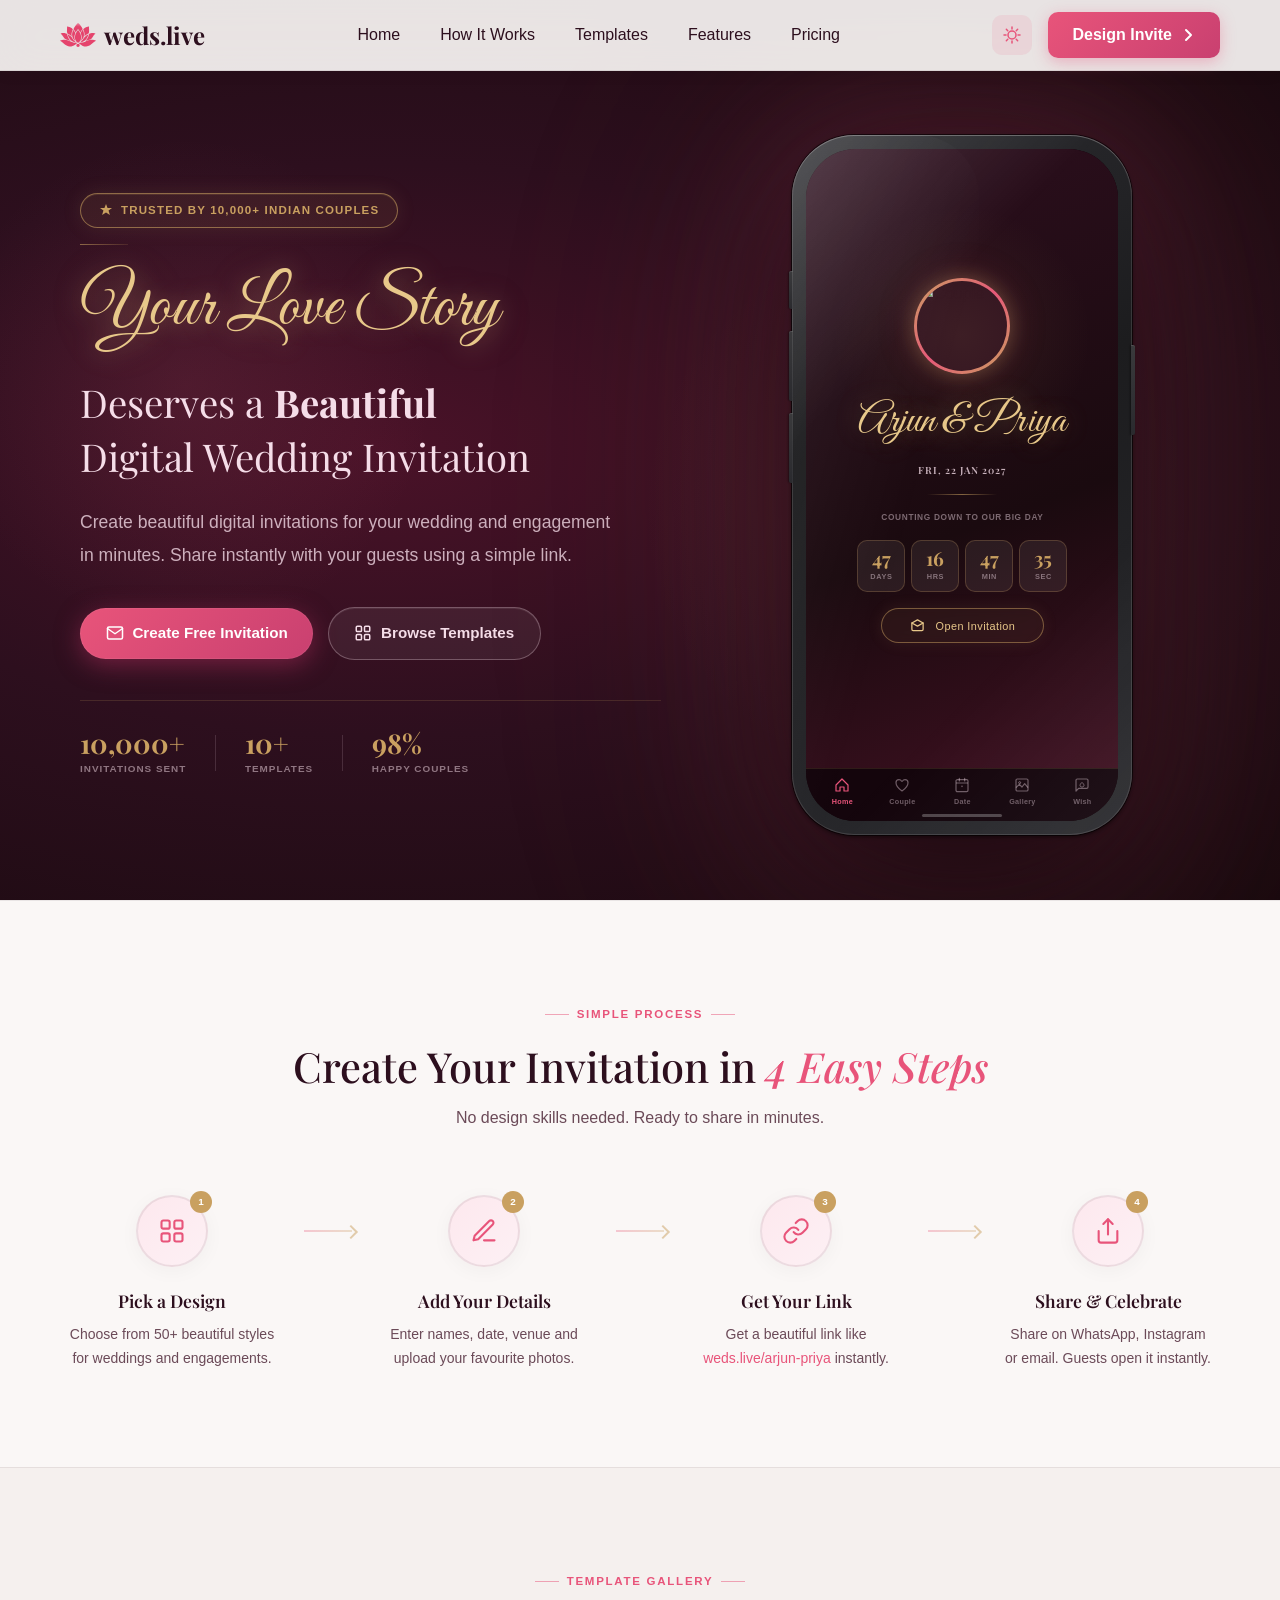
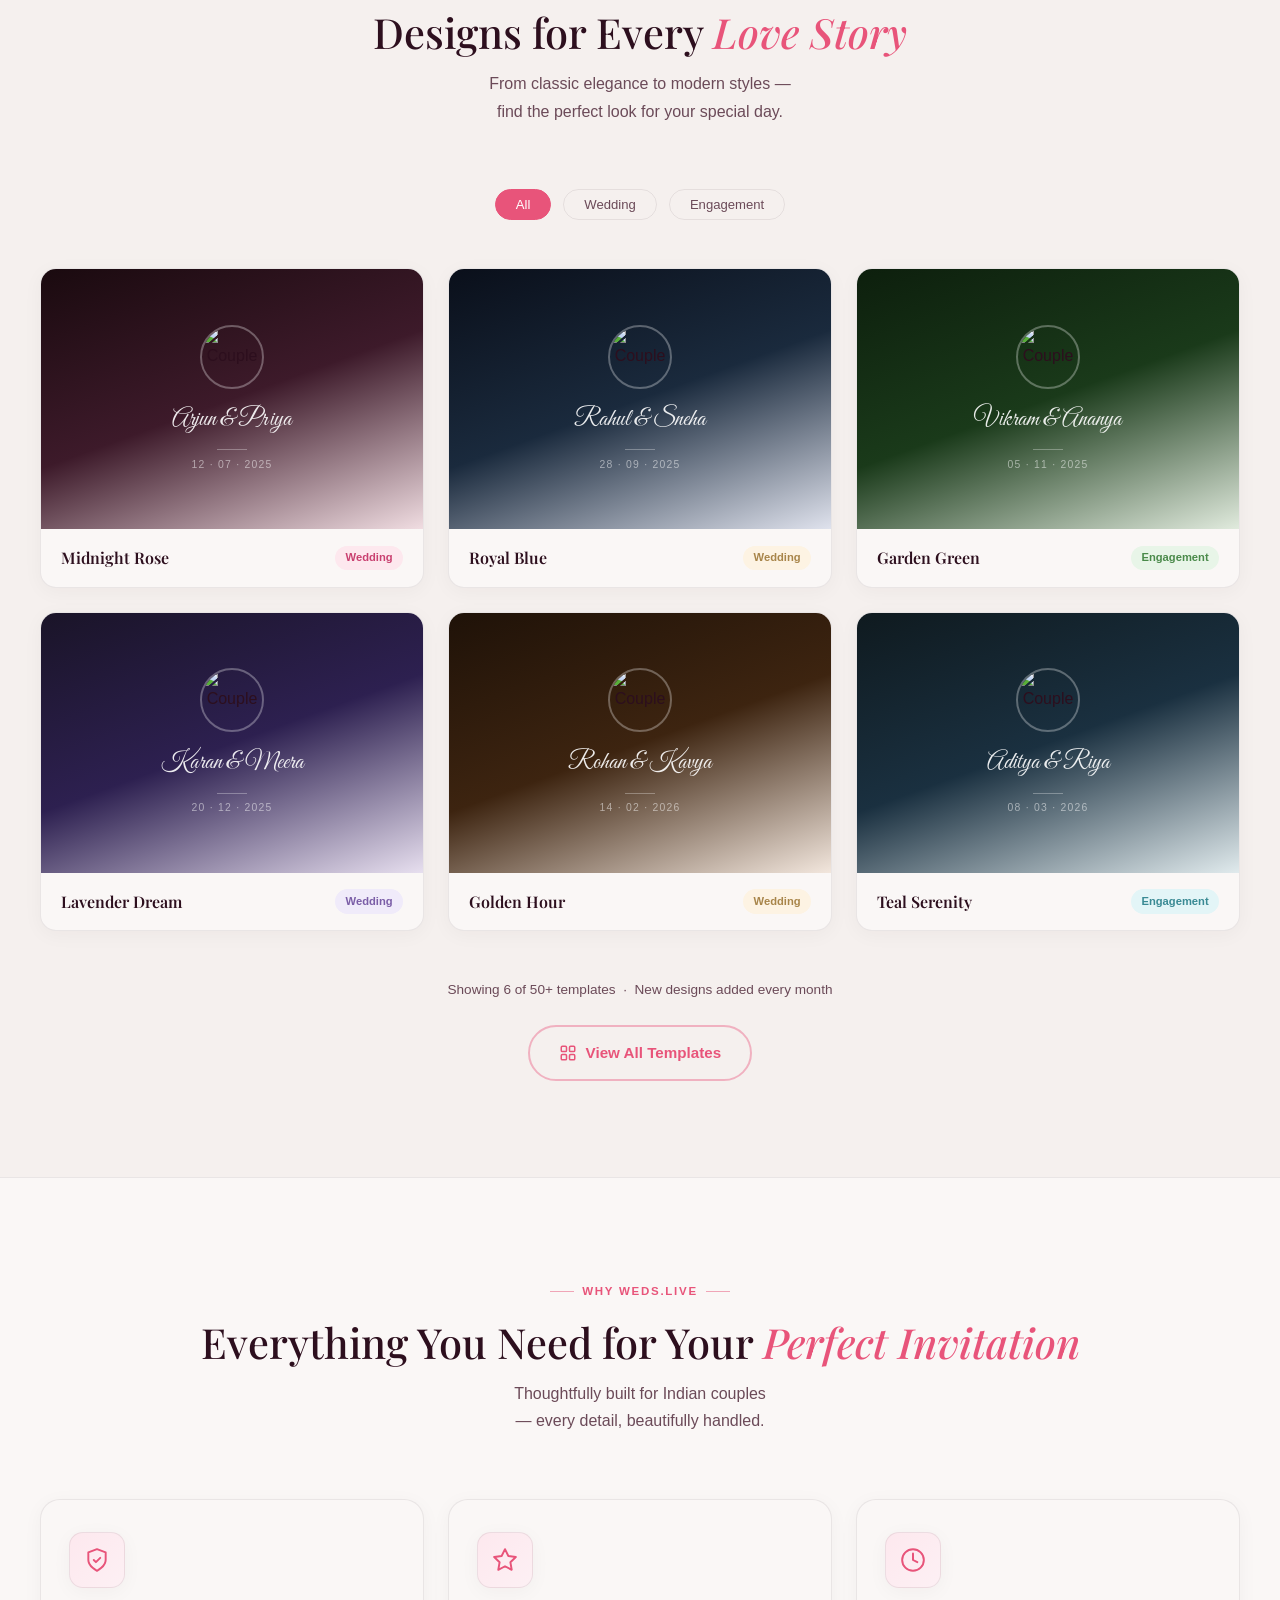
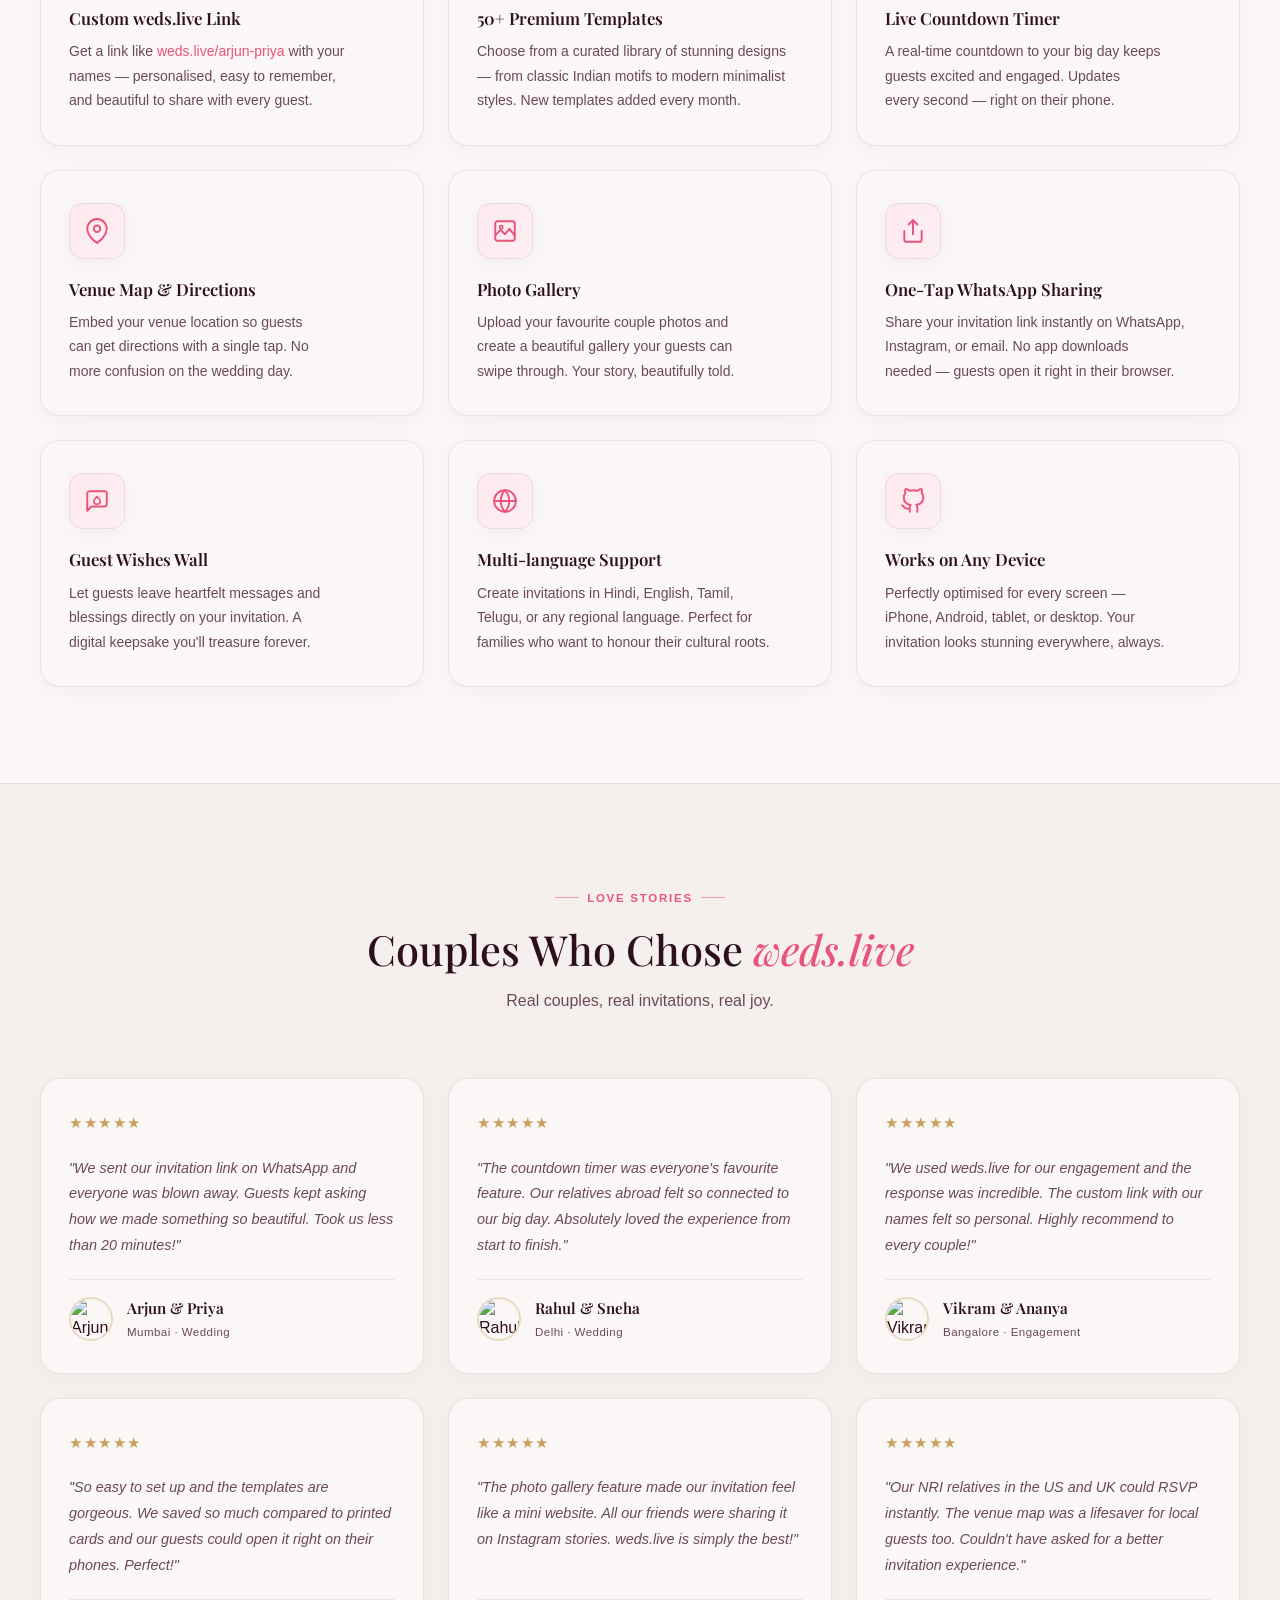
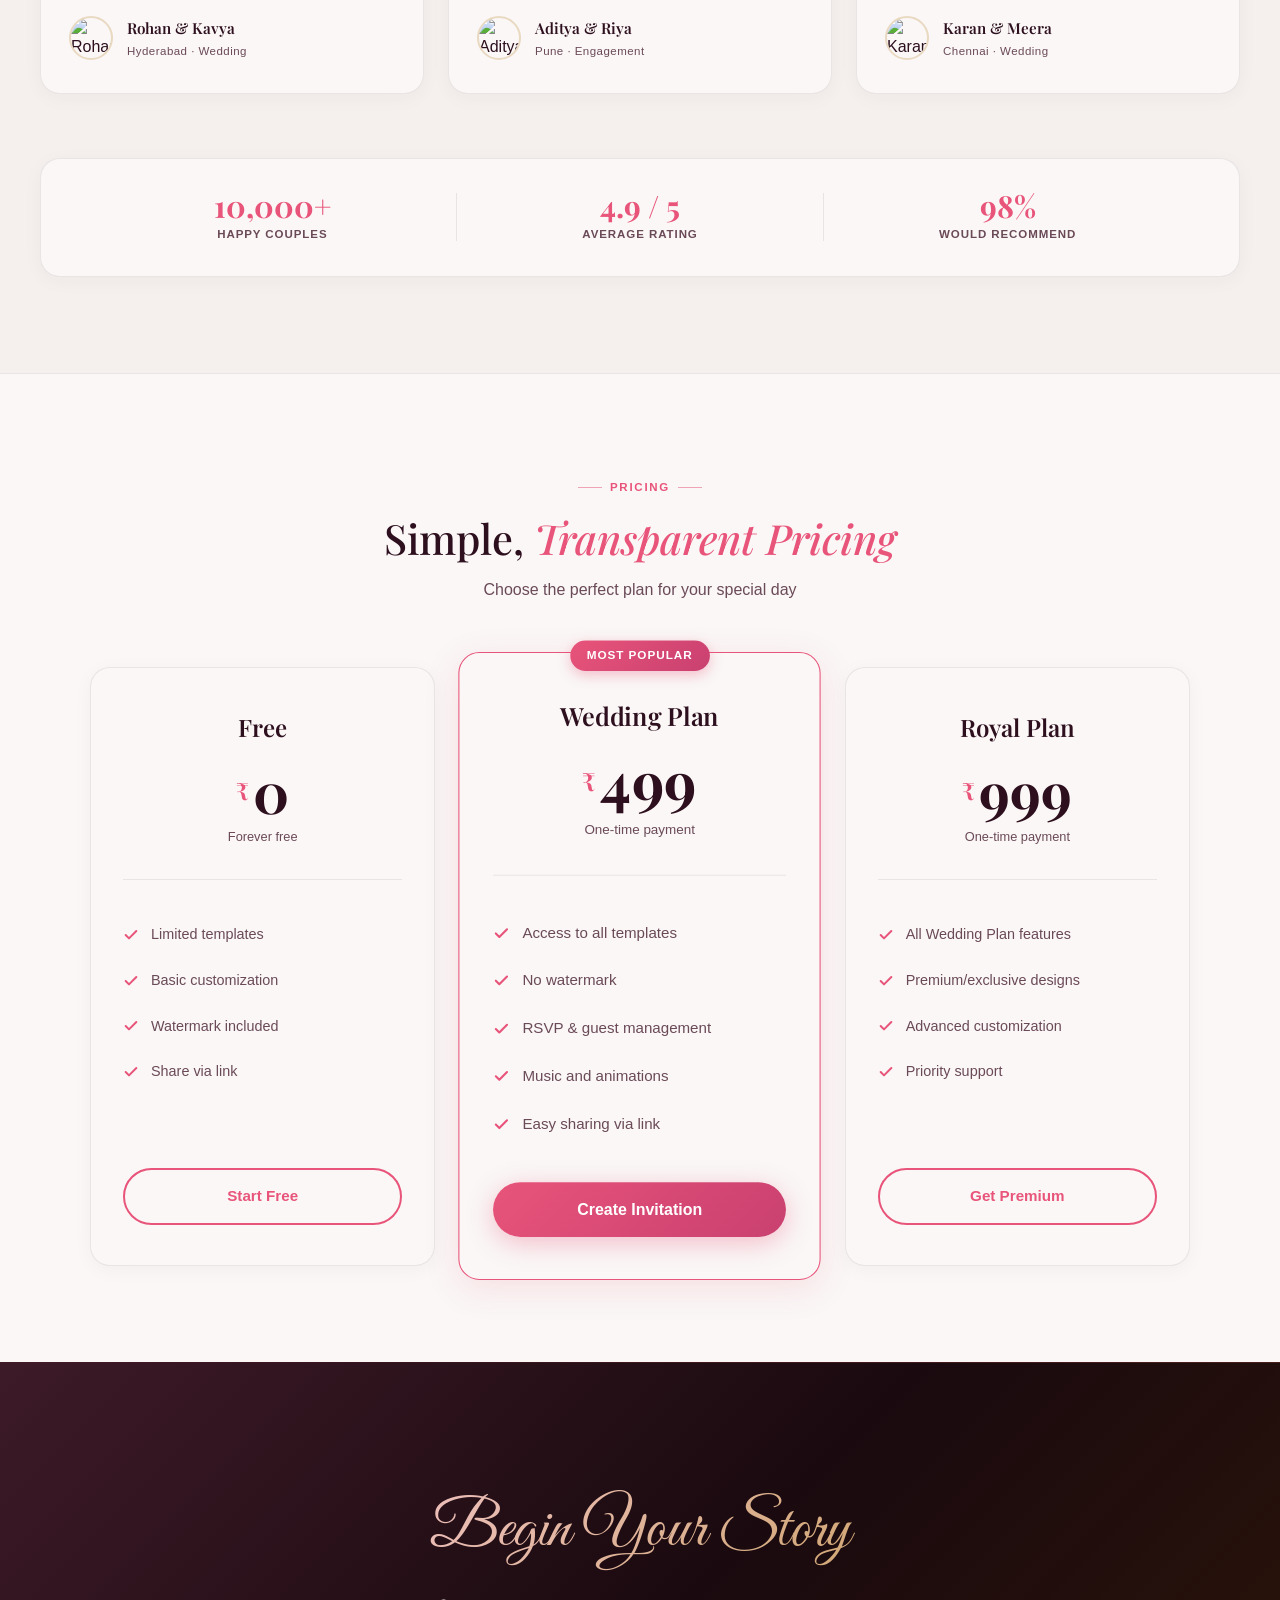
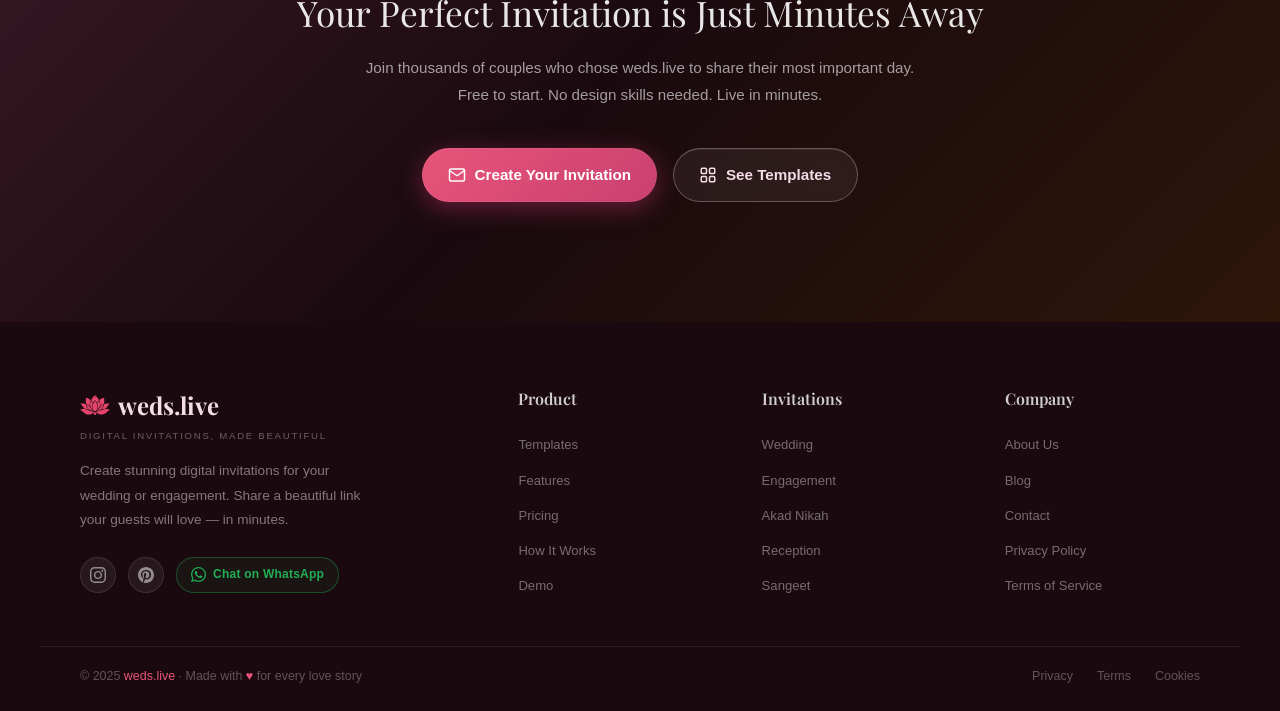
==== commit 2d3a3e87: "fix: resolve critical issues and implement configuration system CRITICAL FIXES: - Fix broken CSS gra" ====
--- a/index.html
+++ b/index.html
@@ -3,13 +3,147 @@
 <head>
     <meta charset="UTF-8">
     <meta name="viewport" content="width=device-width, initial-scale=1.0">
-    <title>weds.live — Beautiful Digital Wedding Invitations</title>
+    <title>weds.live — Beautiful Digital Wedding Invitations | Create & Share in Minutes</title>
+    
+    <!-- SEO Meta Tags -->
+    <meta name="description" content="Create stunning digital wedding invitations in minutes. Choose from 50+ beautiful templates, share instantly via WhatsApp. Trusted by 10,000+ Indian couples. Free to start!">
+    <meta name="keywords" content="digital wedding invitation, online wedding card, e-invitation, wedding invite maker, Indian wedding invitation, engagement invitation">
+    <meta name="author" content="weds.live">
+    <meta name="robots" content="index, follow">
+    <link rel="canonical" href="https://weds.live/">
+    
+    <!-- Open Graph / Facebook -->
+    <meta property="og:type" content="website">
+    <meta property="og:url" content="https://weds.live/">
+    <meta property="og:title" content="weds.live — Beautiful Digital Wedding Invitations">
+    <meta property="og:description" content="Create stunning digital wedding invitations in minutes. Choose from 50+ beautiful templates, share instantly via WhatsApp. Trusted by 10,000+ Indian couples.">
+    <meta property="og:image" content="https://weds.live/og-image.jpg">
+    <meta property="og:site_name" content="weds.live">
+    
+    <!-- Twitter -->
+    <meta name="twitter:card" content="summary_large_image">
+    <meta name="twitter:url" content="https://weds.live/">
+    <meta name="twitter:title" content="weds.live — Beautiful Digital Wedding Invitations">
+    <meta name="twitter:description" content="Create stunning digital wedding invitations in minutes. Choose from 50+ beautiful templates, share instantly via WhatsApp.">
+    <meta name="twitter:image" content="https://weds.live/twitter-image.jpg">
+    
+    <!-- Favicon -->
+    <link rel="icon" type="image/svg+xml" href="lotus-logo.svg">
+    <link rel="apple-touch-icon" href="lotus-logo.svg">
+    
+    <!-- Theme Color -->
+    <meta name="theme-color" content="#e8547a">
+    <meta name="msapplication-TileColor" content="#e8547a">
+    
+    <!-- Structured Data (Schema.org) -->
+    <script type="application/ld+json">
+    {
+        "@context": "https://schema.org",
+        "@type": "WebApplication",
+        "name": "weds.live",
+        "url": "https://weds.live/",
+        "description": "Create stunning digital wedding invitations in minutes. Choose from 50+ beautiful templates, share instantly via WhatsApp.",
+        "applicationCategory": "LifestyleApplication",
+        "operatingSystem": "Web Browser",
+        "offers": {
+            "@type": "Offer",
+            "price": "0",
+            "priceCurrency": "INR",
+            "availability": "https://schema.org/InStock"
+        },
+        "aggregateRating": {
+            "@type": "AggregateRating",
+            "ratingValue": "4.9",
+            "ratingCount": "10000",
+            "bestRating": "5",
+            "worstRating": "1"
+        },
+        "creator": {
+            "@type": "Organization",
+            "name": "weds.live",
+            "url": "https://weds.live/"
+        }
+    }
+    </script>
+    
     <link rel="preconnect" href="https://fonts.googleapis.com">
     <link rel="preconnect" href="https://fonts.gstatic.com" crossorigin>
+    
+    <!-- Critical CSS to prevent FOUC -->
+    <style>
+        /* Prevent flash of unstyled content */
+        * {
+            margin: 0;
+            padding: 0;
+            box-sizing: border-box;
+        }
+        
+        body {
+            margin: 0;
+            padding: 0;
+            font-family: -apple-system, BlinkMacSystemFont, 'Segoe UI', Roboto, 'Helvetica Neue', Arial, sans-serif;
+            line-height: 1.6;
+            color: #2d0f1e;
+            background: #FAF7F6;
+            overflow-x: hidden;
+            visibility: hidden;
+        }
+        
+        body.loaded {
+            visibility: visible;
+        }
+        
+        /* Loading spinner */
+        .page-loader {
+            position: fixed;
+            top: 0;
+            left: 0;
+            width: 100%;
+            height: 100%;
+            background: #FAF7F6;
+            display: flex;
+            align-items: center;
+            justify-content: center;
+            z-index: 9999;
+            transition: opacity 0.3s ease, visibility 0.3s ease;
+        }
+        
+        body.loaded .page-loader {
+            opacity: 0;
+            visibility: hidden;
+        }
+        
+        .loader-spinner {
+            width: 40px;
+            height: 40px;
+            border: 3px solid rgba(232, 84, 122, 0.2);
+            border-top-color: #e8547a;
+            border-radius: 50%;
+            animation: spin 0.8s linear infinite;
+        }
+        
+        @keyframes spin {
+            to { transform: rotate(360deg); }
+        }
+    </style>
+    
+    <!-- Preload critical CSS -->
+    <link rel="preload" href="styles.css?v=26" as="style">
+    <link rel="stylesheet" href="styles.css?v=26">
+    
     <link href="https://fonts.googleapis.com/css2?family=Great+Vibes&family=Playfair+Display:wght@400;500;600;700;800;900&display=swap" rel="stylesheet">
-    <link rel="stylesheet" href="styles.css?v=25">
+
+
 </head>
 <body>
+    <!-- Page loader -->
+    <div class="page-loader">
+        <div class="loader-spinner"></div>
+    </div>
+    
+    <!-- Skip to content link for accessibility -->
+    <a href="#home" class="skip-to-content">Skip to main content</a>
+    
     <!-- Navigation Bar -->
     <nav class="navbar">
         <div class="nav-container">
@@ -121,17 +255,17 @@
                 <!-- Stats row -->
                 <div class="hero-stats">
                     <div class="hero-stat">
-                        <span class="hero-stat-number">10,000+</span>
+                        <span class="hero-stat-number" data-stat="invitationsSent">10,000+</span>
                         <span class="hero-stat-label">INVITATIONS SENT</span>
                     </div>
                     <div class="hero-stat-divider" aria-hidden="true"></div>
                     <div class="hero-stat">
-                        <span class="hero-stat-number">50+</span>
+                        <span class="hero-stat-number" data-stat="templates">50+</span>
                         <span class="hero-stat-label">TEMPLATES</span>
                     </div>
                     <div class="hero-stat-divider" aria-hidden="true"></div>
                     <div class="hero-stat">
-                        <span class="hero-stat-number">98%</span>
+                        <span class="hero-stat-number" data-stat="satisfaction">98%</span>
                         <span class="hero-stat-label">HAPPY COUPLES</span>
                     </div>
                 </div>
@@ -465,6 +599,12 @@
                     </div>
                 </div>
 
+                <!-- No results message (hidden by default) -->
+                <div class="templates-no-results" style="display: none;">
+                    <h3>No templates found</h3>
+                    <p>Try selecting a different category to see more templates.</p>
+                </div>
+
             </div>
 
             <!-- Bottom CTA -->
@@ -723,17 +863,17 @@
             <!-- Trust bar -->
             <div class="reviews-trust">
                 <div class="reviews-trust-item">
-                    <span class="reviews-trust-number">10,000+</span>
+                    <span class="reviews-trust-number" data-stat="happyCouples">10,000+</span>
                     <span class="reviews-trust-label">Happy Couples</span>
                 </div>
                 <div class="reviews-trust-divider"></div>
                 <div class="reviews-trust-item">
-                    <span class="reviews-trust-number">4.9 / 5</span>
+                    <span class="reviews-trust-number" data-stat="averageRating">4.9 / 5</span>
                     <span class="reviews-trust-label">Average Rating</span>
                 </div>
                 <div class="reviews-trust-divider"></div>
                 <div class="reviews-trust-item">
-                    <span class="reviews-trust-number">98%</span>
+                    <span class="reviews-trust-number" data-stat="satisfaction">98%</span>
                     <span class="reviews-trust-label">Would Recommend</span>
                 </div>
             </div>
@@ -966,7 +1106,8 @@
                     <li><a href="#">Wedding</a></li>
                     <li><a href="#">Engagement</a></li>
                     <li><a href="#">Akad Nikah</a></li>
-                    <li><a href="#">Anniversary</a></li>
+                    <li><a href="#">Reception</a></li>
+                    <li><a href="#">Sangeet</a></li>
                 </ul>
             </div>
 
@@ -995,6 +1136,7 @@
         </div>
     </footer>
 
+    <script src="config.js"></script>
     <script src="script.js"></script>
 </body>
 </html>
--- a/styles.css
+++ b/styles.css
@@ -8,6 +8,7 @@
 :root {
     --primary-color: #e8547a;
     --secondary-color: #c94070;
+    --accent-gold: #c9a060;
     --text-dark: #2d0f1e;
     --text-light: #6b4a58;
     --white: #FAF7F6;
@@ -18,6 +19,11 @@
     --border-light: rgba(45, 15, 30, 0.08);
     --shadow-light: 0 4px 20px rgba(45, 15, 30, 0.04);
     --shadow-hover: 0 8px 32px rgba(45, 15, 30, 0.08);
+    
+    /* Gradient presets */
+    --gradient-primary: linear-gradient(135deg, var(--primary-color), var(--secondary-color));
+    --gradient-gold: linear-gradient(135deg, #c9a060, #e8547a, #c9a060);
+    --gradient-hero: radial-gradient(ellipse at 30% 50%, #4a1228 0%, #2d0f1e 45%, #1a0a0f 100%);
 }
 
 body.dark-mode {
@@ -189,7 +195,7 @@
 }
 
 .nav-cta {
-    background: linear-gradient(135deg, var(--primary-color), var(--secondary-color));
+    background: var(--gradient-primary);
     color: #ffffff !important;
     padding: 0.625rem 1.5rem;
     border-radius: 10px;
@@ -249,7 +255,7 @@
     min-height: 100vh;
     display: flex;
     align-items: center;
-    background: radial-gradient(ellipse at 30% 50%, #4a1228 0%, #2d0f1e 45%, #1a0a0f 100%);
+    background: var(--gradient-hero);
     position: relative;
     overflow: hidden;
 }
@@ -408,7 +414,7 @@
 }
 
 .btn-primary {
-    background: linear-gradient(135deg, #d4547a 0%, #b83060 100%);
+    background: var(--gradient-primary);
     color: #ffffff;
     box-shadow: 0 6px 24px rgba(180, 48, 96, 0.5), 0 0 0 1px rgba(255,255,255,0.06) inset;
     border: none;
@@ -649,7 +655,7 @@
     height: 96px;
     border-radius: 50%;
     padding: 3px;
-    background: linear-gradient(135deg, #c9a060, #e8547a, #c9a060);
+    background: var(--gradient-gold);
     flex-shrink: 0;
     margin-bottom: 10px;
     box-shadow: 0 0 20px rgba(201,160,96,0.35), 0 0 40px rgba(180,48,96,0.2);
@@ -828,6 +834,23 @@
     to {
         opacity: 1;
         transform: translateY(0);
+    }
+}
+
+/* Reduced motion support */
+@media (prefers-reduced-motion: reduce) {
+    *,
+    *::before,
+    *::after {
+        animation-duration: 0.01ms !important;
+        animation-iteration-count: 1 !important;
+        transition-duration: 0.01ms !important;
+        scroll-behavior: auto !important;
+    }
+    
+    .hero-content,
+    .hero-phone-wrap {
+        animation: none;
     }
 }
 
@@ -1294,6 +1317,35 @@
     grid-template-columns: repeat(3, 1fr);
     gap: 1.5rem;
     margin-bottom: 3rem;
+    min-height: 300px;
+}
+
+/* No results message */
+.templates-no-results {
+    grid-column: 1 / -1;
+    text-align: center;
+    padding: 4rem 2rem;
+    color: var(--text-light);
+}
+
+.templates-no-results h3 {
+    font-family: 'Playfair Display', serif;
+    font-size: 1.5rem;
+    color: var(--text-dark);
+    margin-bottom: 0.5rem;
+}
+
+body.dark-mode .templates-no-results h3 {
+    color: #f5dde8;
+}
+
+.templates-no-results p {
+    font-size: 0.95rem;
+    margin-bottom: 1.5rem;
+}
+
+body.dark-mode .templates-no-results {
+    color: rgba(245, 221, 232, 0.5);
 }
 
 .template-card {
@@ -1324,7 +1376,7 @@
 }
 
 .tpl-1 { background: linear-gradient(160deg, #1a0a0f 0%, #3d1a2a 50%, rgba(201,116,143,0.2) 100%); }
-.tpl-2 { background: linear-gradient(160deg, #0a1628 0%, #1a2d4a 50%, rgba(201,169,110,0.2) 100%); }
+.tpl-2 { background: linear-gradient(160deg, #0a0f1a 0%, #1a2a3d 50%, rgba(116,143,201,0.2) 100%); }
 .tpl-3 { background: linear-gradient(160deg, #0d1f0d 0%, #1a3a1a 50%, rgba(122,184,122,0.2) 100%); }
 .tpl-4 { background: linear-gradient(160deg, #1a1428 0%, #2d2050 50%, rgba(155,127,212,0.2) 100%); }
 .tpl-5 { background: linear-gradient(160deg, #1f1208 0%, #3d2410 50%, rgba(212,165,122,0.2) 100%); }
@@ -1929,7 +1981,7 @@
     top: -12px;
     left: 50%;
     transform: translateX(-50%);
-    background: linear-gradient(135deg, var(--primary-color), var(--secondary-color));
+    background: var(--gradient-primary);
     color: #fff;
     padding: 0.35rem 1rem;
     border-radius: 50px;
@@ -2039,7 +2091,7 @@
 }
 
 .pricing-cta-primary {
-    background: linear-gradient(135deg, var(--primary-color), var(--secondary-color));
+    background: var(--gradient-primary);
     color: #fff;
     border: none;
     box-shadow: 0 6px 24px rgba(232, 84, 122, 0.35);
@@ -2425,3 +2477,62 @@
         max-width: 1400px;
     }
 }
+
+/* Focus visible styles for keyboard navigation */
+*:focus-visible {
+    outline: 2px solid var(--primary-color);
+    outline-offset: 2px;
+}
+
+.btn:focus-visible,
+.nav-link:focus-visible,
+.filter-btn:focus-visible {
+    outline: 2px solid var(--primary-color);
+    outline-offset: 3px;
+}
+
+/* Skip to content link for accessibility */
+.skip-to-content {
+    position: absolute;
+    top: -100px;
+    left: 0;
+    background: var(--primary-color);
+    color: white;
+    padding: 0.75rem 1.5rem;
+    text-decoration: none;
+    font-weight: 600;
+    z-index: 10000;
+    border-radius: 0 0 8px 0;
+}
+
+.skip-to-content:focus {
+    top: 0;
+}
+
+/* Screen reader only class */
+.sr-only {
+    position: absolute;
+    width: 1px;
+    height: 1px;
+    padding: 0;
+    margin: -1px;
+    overflow: hidden;
+    clip: rect(0, 0, 0, 0);
+    white-space: nowrap;
+    border-width: 0;
+}
+
+/* Browser compatibility fallbacks */
+@supports not (backdrop-filter: blur(20px)) {
+    .navbar {
+        background: rgba(250, 247, 246, 0.98);
+    }
+    
+    body.dark-mode .navbar {
+        background: rgba(26, 10, 15, 0.98);
+    }
+    
+    .btn-secondary {
+        background: rgba(255, 255, 255, 0.15);
+    }
+}
--- a/styles.css
+++ b/styles.css
@@ -8,6 +8,7 @@
 :root {
     --primary-color: #e8547a;
     --secondary-color: #c94070;
+    --accent-gold: #c9a060;
     --text-dark: #2d0f1e;
     --text-light: #6b4a58;
     --white: #FAF7F6;
@@ -18,6 +19,11 @@
     --border-light: rgba(45, 15, 30, 0.08);
     --shadow-light: 0 4px 20px rgba(45, 15, 30, 0.04);
     --shadow-hover: 0 8px 32px rgba(45, 15, 30, 0.08);
+    
+    /* Gradient presets */
+    --gradient-primary: linear-gradient(135deg, var(--primary-color), var(--secondary-color));
+    --gradient-gold: linear-gradient(135deg, #c9a060, #e8547a, #c9a060);
+    --gradient-hero: radial-gradient(ellipse at 30% 50%, #4a1228 0%, #2d0f1e 45%, #1a0a0f 100%);
 }
 
 body.dark-mode {
@@ -189,7 +195,7 @@
 }
 
 .nav-cta {
-    background: linear-gradient(135deg, var(--primary-color), var(--secondary-color));
+    background: var(--gradient-primary);
     color: #ffffff !important;
     padding: 0.625rem 1.5rem;
     border-radius: 10px;
@@ -249,7 +255,7 @@
     min-height: 100vh;
     display: flex;
     align-items: center;
-    background: radial-gradient(ellipse at 30% 50%, #4a1228 0%, #2d0f1e 45%, #1a0a0f 100%);
+    background: var(--gradient-hero);
     position: relative;
     overflow: hidden;
 }
@@ -408,7 +414,7 @@
 }
 
 .btn-primary {
-    background: linear-gradient(135deg, #d4547a 0%, #b83060 100%);
+    background: var(--gradient-primary);
     color: #ffffff;
     box-shadow: 0 6px 24px rgba(180, 48, 96, 0.5), 0 0 0 1px rgba(255,255,255,0.06) inset;
     border: none;
@@ -649,7 +655,7 @@
     height: 96px;
     border-radius: 50%;
     padding: 3px;
-    background: linear-gradient(135deg, #c9a060, #e8547a, #c9a060);
+    background: var(--gradient-gold);
     flex-shrink: 0;
     margin-bottom: 10px;
     box-shadow: 0 0 20px rgba(201,160,96,0.35), 0 0 40px rgba(180,48,96,0.2);
@@ -828,6 +834,23 @@
     to {
         opacity: 1;
         transform: translateY(0);
+    }
+}
+
+/* Reduced motion support */
+@media (prefers-reduced-motion: reduce) {
+    *,
+    *::before,
+    *::after {
+        animation-duration: 0.01ms !important;
+        animation-iteration-count: 1 !important;
+        transition-duration: 0.01ms !important;
+        scroll-behavior: auto !important;
+    }
+    
+    .hero-content,
+    .hero-phone-wrap {
+        animation: none;
     }
 }
 
@@ -1294,6 +1317,35 @@
     grid-template-columns: repeat(3, 1fr);
     gap: 1.5rem;
     margin-bottom: 3rem;
+    min-height: 300px;
+}
+
+/* No results message */
+.templates-no-results {
+    grid-column: 1 / -1;
+    text-align: center;
+    padding: 4rem 2rem;
+    color: var(--text-light);
+}
+
+.templates-no-results h3 {
+    font-family: 'Playfair Display', serif;
+    font-size: 1.5rem;
+    color: var(--text-dark);
+    margin-bottom: 0.5rem;
+}
+
+body.dark-mode .templates-no-results h3 {
+    color: #f5dde8;
+}
+
+.templates-no-results p {
+    font-size: 0.95rem;
+    margin-bottom: 1.5rem;
+}
+
+body.dark-mode .templates-no-results {
+    color: rgba(245, 221, 232, 0.5);
 }
 
 .template-card {
@@ -1324,7 +1376,7 @@
 }
 
 .tpl-1 { background: linear-gradient(160deg, #1a0a0f 0%, #3d1a2a 50%, rgba(201,116,143,0.2) 100%); }
-.tpl-2 { background: linear-gradient(160deg, #0a1628 0%, #1a2d4a 50%, rgba(201,169,110,0.2) 100%); }
+.tpl-2 { background: linear-gradient(160deg, #0a0f1a 0%, #1a2a3d 50%, rgba(116,143,201,0.2) 100%); }
 .tpl-3 { background: linear-gradient(160deg, #0d1f0d 0%, #1a3a1a 50%, rgba(122,184,122,0.2) 100%); }
 .tpl-4 { background: linear-gradient(160deg, #1a1428 0%, #2d2050 50%, rgba(155,127,212,0.2) 100%); }
 .tpl-5 { background: linear-gradient(160deg, #1f1208 0%, #3d2410 50%, rgba(212,165,122,0.2) 100%); }
@@ -1929,7 +1981,7 @@
     top: -12px;
     left: 50%;
     transform: translateX(-50%);
-    background: linear-gradient(135deg, var(--primary-color), var(--secondary-color));
+    background: var(--gradient-primary);
     color: #fff;
     padding: 0.35rem 1rem;
     border-radius: 50px;
@@ -2039,7 +2091,7 @@
 }
 
 .pricing-cta-primary {
-    background: linear-gradient(135deg, var(--primary-color), var(--secondary-color));
+    background: var(--gradient-primary);
     color: #fff;
     border: none;
     box-shadow: 0 6px 24px rgba(232, 84, 122, 0.35);
@@ -2425,3 +2477,62 @@
         max-width: 1400px;
     }
 }
+
+/* Focus visible styles for keyboard navigation */
+*:focus-visible {
+    outline: 2px solid var(--primary-color);
+    outline-offset: 2px;
+}
+
+.btn:focus-visible,
+.nav-link:focus-visible,
+.filter-btn:focus-visible {
+    outline: 2px solid var(--primary-color);
+    outline-offset: 3px;
+}
+
+/* Skip to content link for accessibility */
+.skip-to-content {
+    position: absolute;
+    top: -100px;
+    left: 0;
+    background: var(--primary-color);
+    color: white;
+    padding: 0.75rem 1.5rem;
+    text-decoration: none;
+    font-weight: 600;
+    z-index: 10000;
+    border-radius: 0 0 8px 0;
+}
+
+.skip-to-content:focus {
+    top: 0;
+}
+
+/* Screen reader only class */
+.sr-only {
+    position: absolute;
+    width: 1px;
+    height: 1px;
+    padding: 0;
+    margin: -1px;
+    overflow: hidden;
+    clip: rect(0, 0, 0, 0);
+    white-space: nowrap;
+    border-width: 0;
+}
+
+/* Browser compatibility fallbacks */
+@supports not (backdrop-filter: blur(20px)) {
+    .navbar {
+        background: rgba(250, 247, 246, 0.98);
+    }
+    
+    body.dark-mode .navbar {
+        background: rgba(26, 10, 15, 0.98);
+    }
+    
+    .btn-secondary {
+        background: rgba(255, 255, 255, 0.15);
+    }
+}
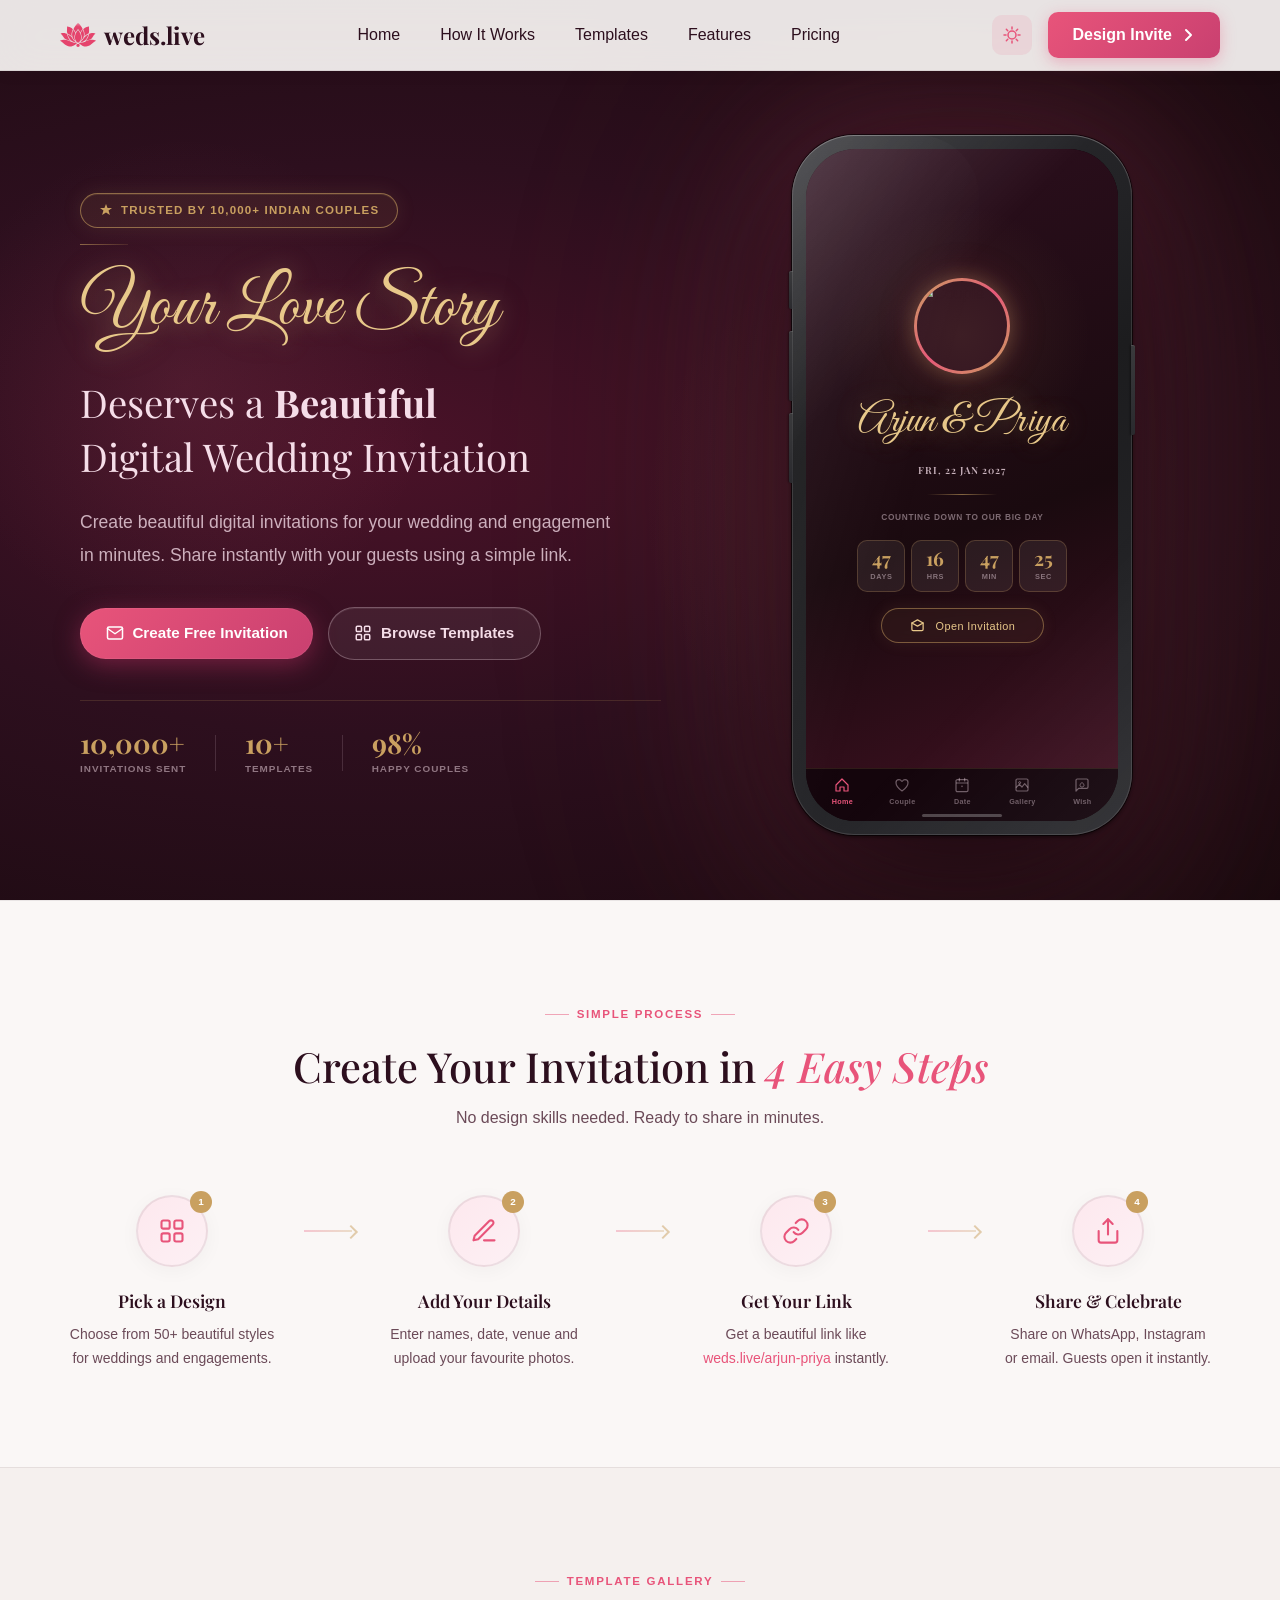
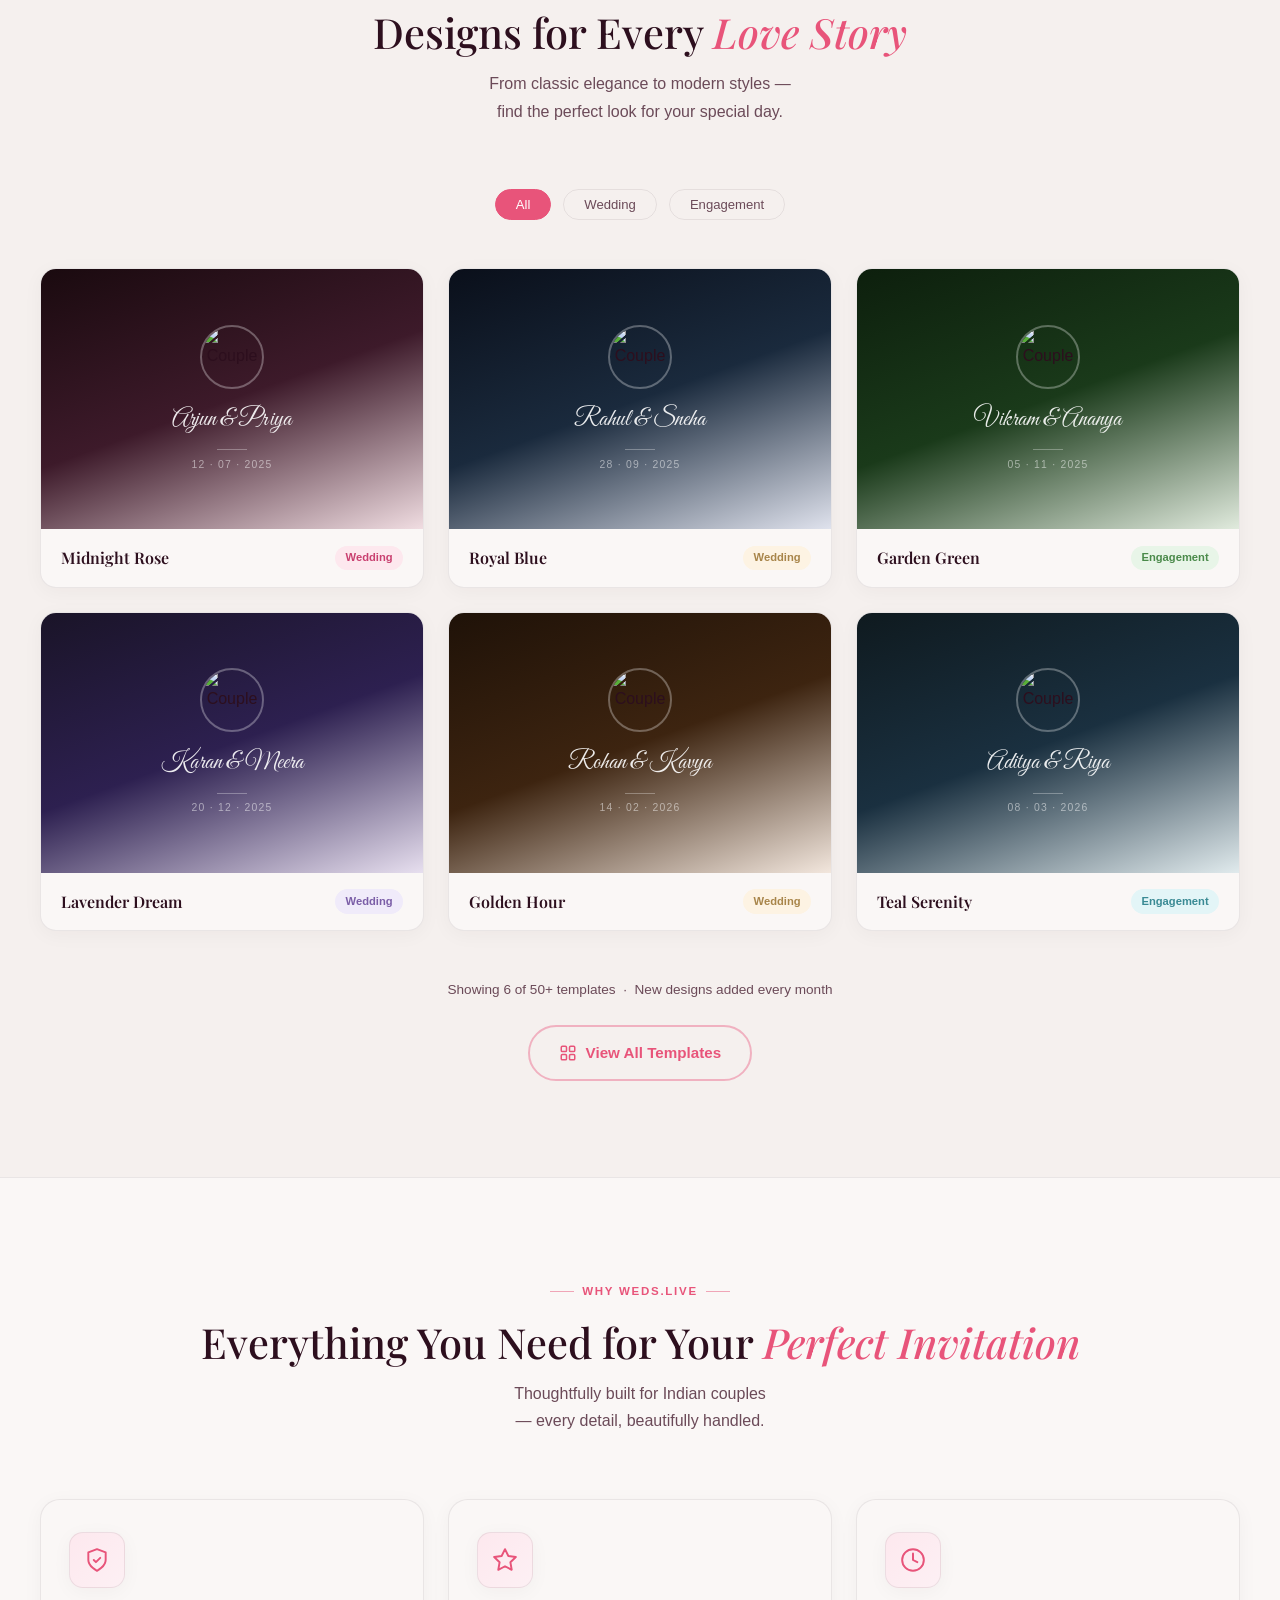
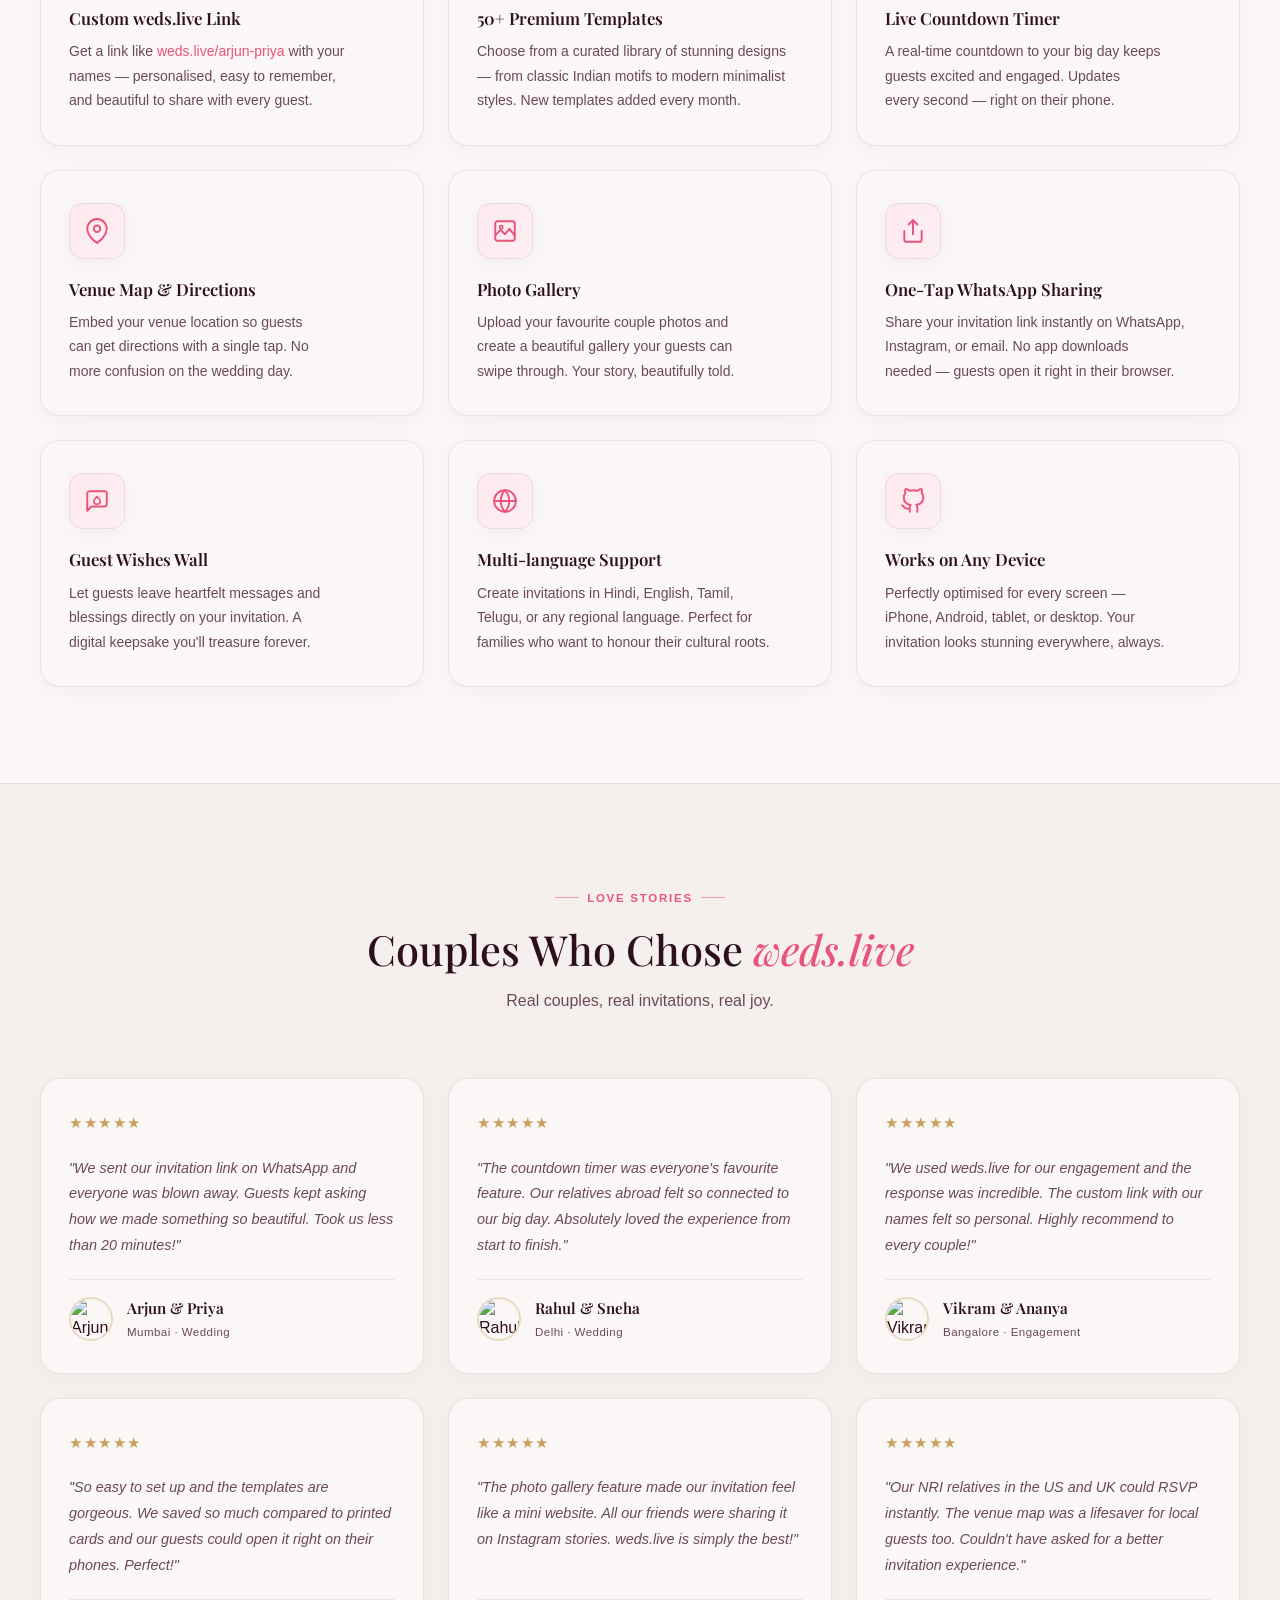
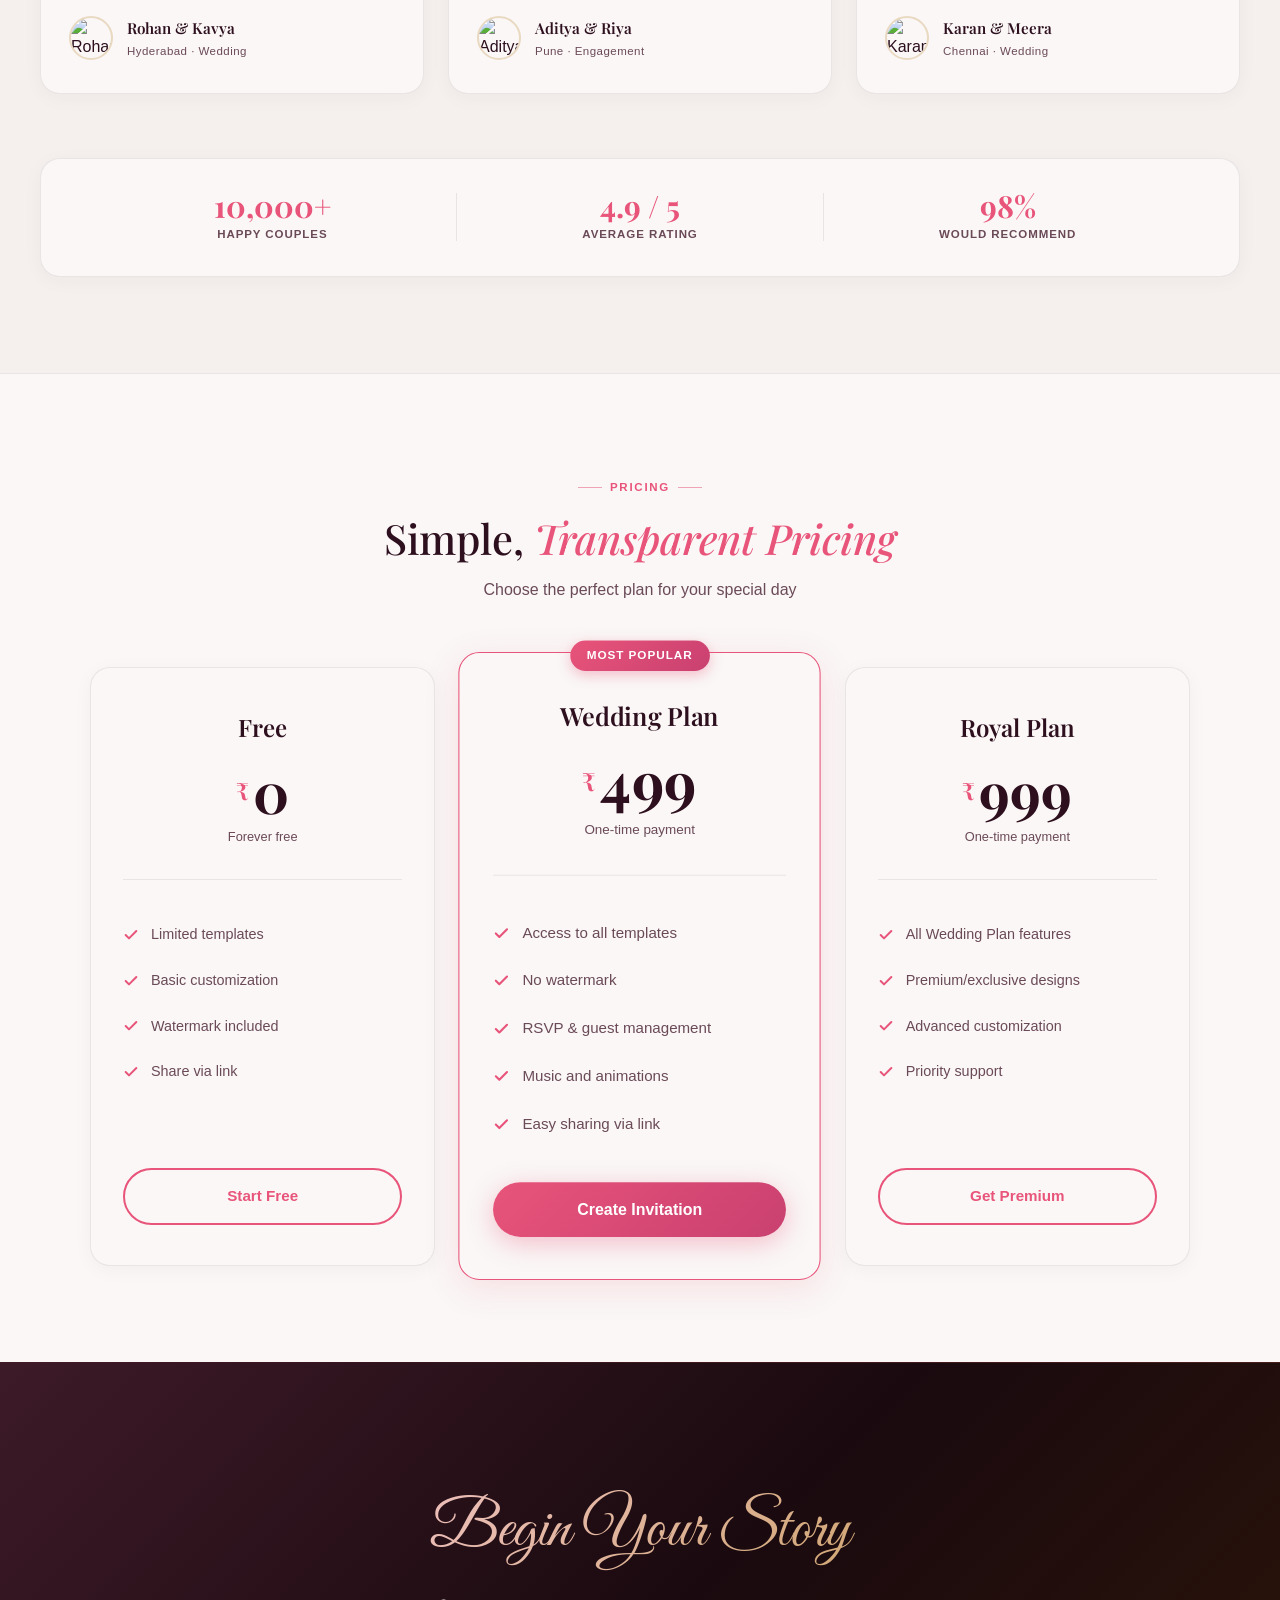
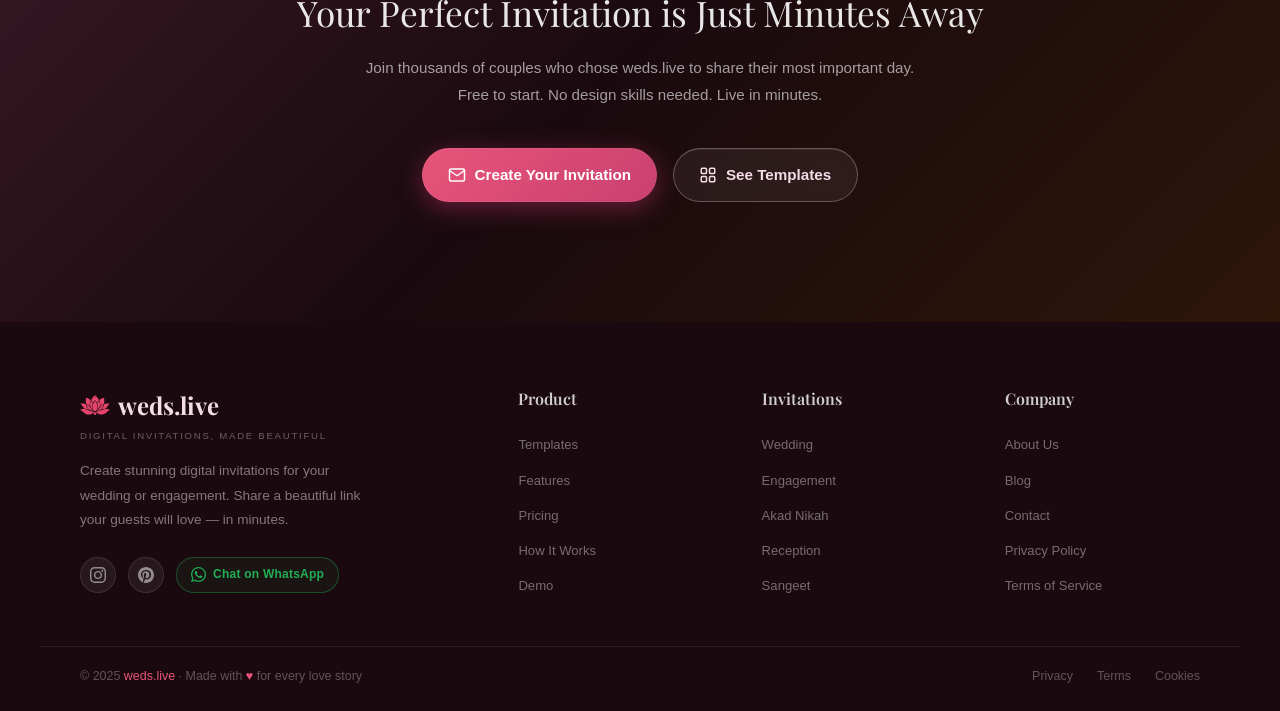
==== commit 1320aa86: "just pushing" ====
--- a/index.html
+++ b/index.html
@@ -128,8 +128,8 @@
     </style>
     
     <!-- Preload critical CSS -->
-    <link rel="preload" href="styles.css?v=26" as="style">
-    <link rel="stylesheet" href="styles.css?v=26">
+    <link rel="preload" href="styles.css?v=27" as="style">
+    <link rel="stylesheet" href="styles.css?v=27">
     
     <link href="https://fonts.googleapis.com/css2?family=Great+Vibes&family=Playfair+Display:wght@400;500;600;700;800;900&display=swap" rel="stylesheet">
 
--- a/styles.css
+++ b/styles.css
@@ -196,7 +196,7 @@
 
 .nav-cta {
     background: var(--gradient-primary);
-    color: #ffffff !important;
+    color: #ffffff;
     padding: 0.625rem 1.5rem;
     border-radius: 10px;
     transition: var(--transition);
@@ -333,6 +333,8 @@
     height: 100%;
     background: linear-gradient(90deg, transparent, rgba(201, 160, 96, 0.18), transparent);
     animation: badgeShimmer 3s ease-in-out infinite;
+    will-change: left;
+    pointer-events: none;
 }
 
 @keyframes badgeShimmer {
@@ -837,20 +839,32 @@
     }
 }
 
-/* Reduced motion support */
+/* Reduced motion support - respects user preferences */
 @media (prefers-reduced-motion: reduce) {
-    *,
-    *::before,
-    *::after {
-        animation-duration: 0.01ms !important;
-        animation-iteration-count: 1 !important;
-        transition-duration: 0.01ms !important;
-        scroll-behavior: auto !important;
-    }
-    
+    /* Disable motion animations for users who prefer reduced motion */
     .hero-content,
     .hero-phone-wrap {
         animation: none;
+    }
+    
+    /* Reduce transition speeds for interactive elements */
+    .btn,
+    .nav-link,
+    .template-card,
+    .feature-card,
+    .review-card,
+    .pricing-card {
+        transition-duration: 0.01ms;
+    }
+    
+    /* Disable smooth scrolling */
+    * {
+        scroll-behavior: auto;
+    }
+    
+    /* Allow decorative animations like badge shimmer to continue */
+    .hero-badge::after {
+        animation: badgeShimmer 3s ease-in-out infinite;
     }
 }
 
--- a/styles.css
+++ b/styles.css
@@ -196,7 +196,7 @@
 
 .nav-cta {
     background: var(--gradient-primary);
-    color: #ffffff !important;
+    color: #ffffff;
     padding: 0.625rem 1.5rem;
     border-radius: 10px;
     transition: var(--transition);
@@ -333,6 +333,8 @@
     height: 100%;
     background: linear-gradient(90deg, transparent, rgba(201, 160, 96, 0.18), transparent);
     animation: badgeShimmer 3s ease-in-out infinite;
+    will-change: left;
+    pointer-events: none;
 }
 
 @keyframes badgeShimmer {
@@ -837,20 +839,32 @@
     }
 }
 
-/* Reduced motion support */
+/* Reduced motion support - respects user preferences */
 @media (prefers-reduced-motion: reduce) {
-    *,
-    *::before,
-    *::after {
-        animation-duration: 0.01ms !important;
-        animation-iteration-count: 1 !important;
-        transition-duration: 0.01ms !important;
-        scroll-behavior: auto !important;
-    }
-    
+    /* Disable motion animations for users who prefer reduced motion */
     .hero-content,
     .hero-phone-wrap {
         animation: none;
+    }
+    
+    /* Reduce transition speeds for interactive elements */
+    .btn,
+    .nav-link,
+    .template-card,
+    .feature-card,
+    .review-card,
+    .pricing-card {
+        transition-duration: 0.01ms;
+    }
+    
+    /* Disable smooth scrolling */
+    * {
+        scroll-behavior: auto;
+    }
+    
+    /* Allow decorative animations like badge shimmer to continue */
+    .hero-badge::after {
+        animation: badgeShimmer 3s ease-in-out infinite;
     }
 }
 
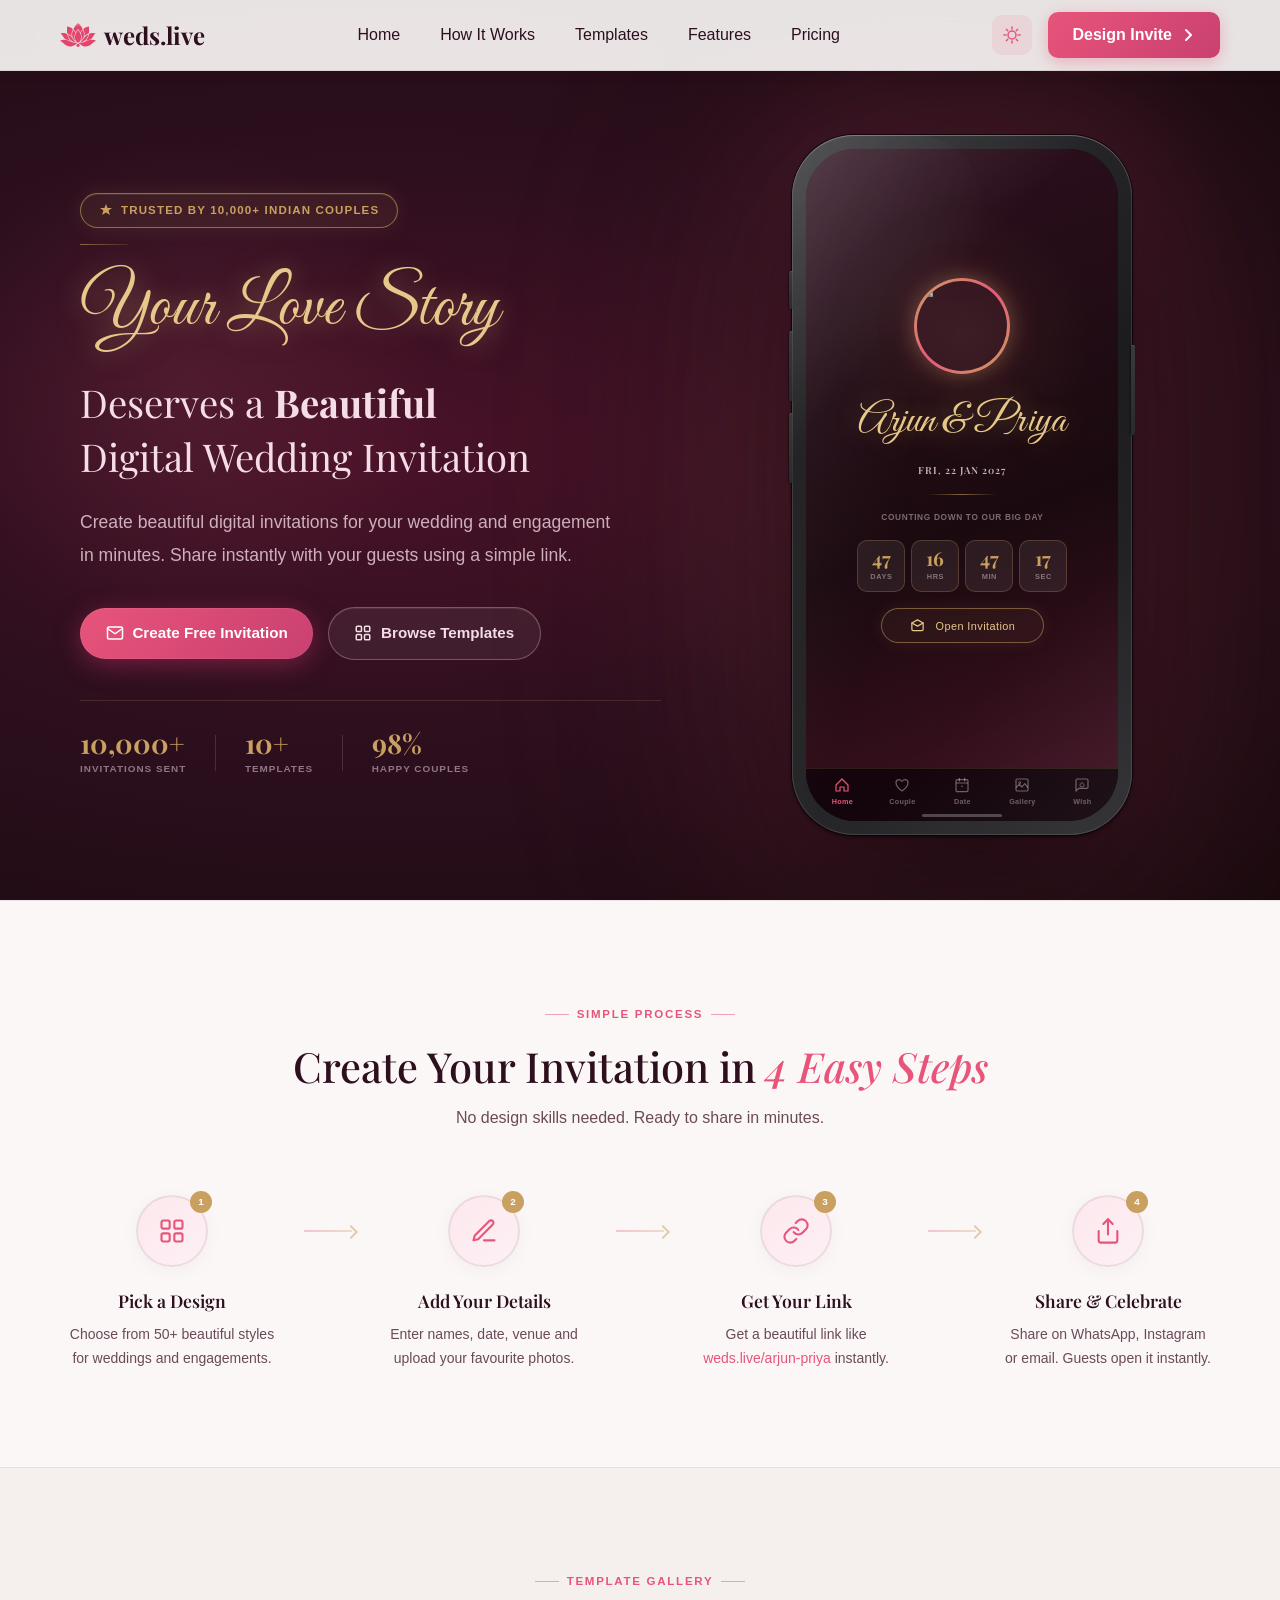
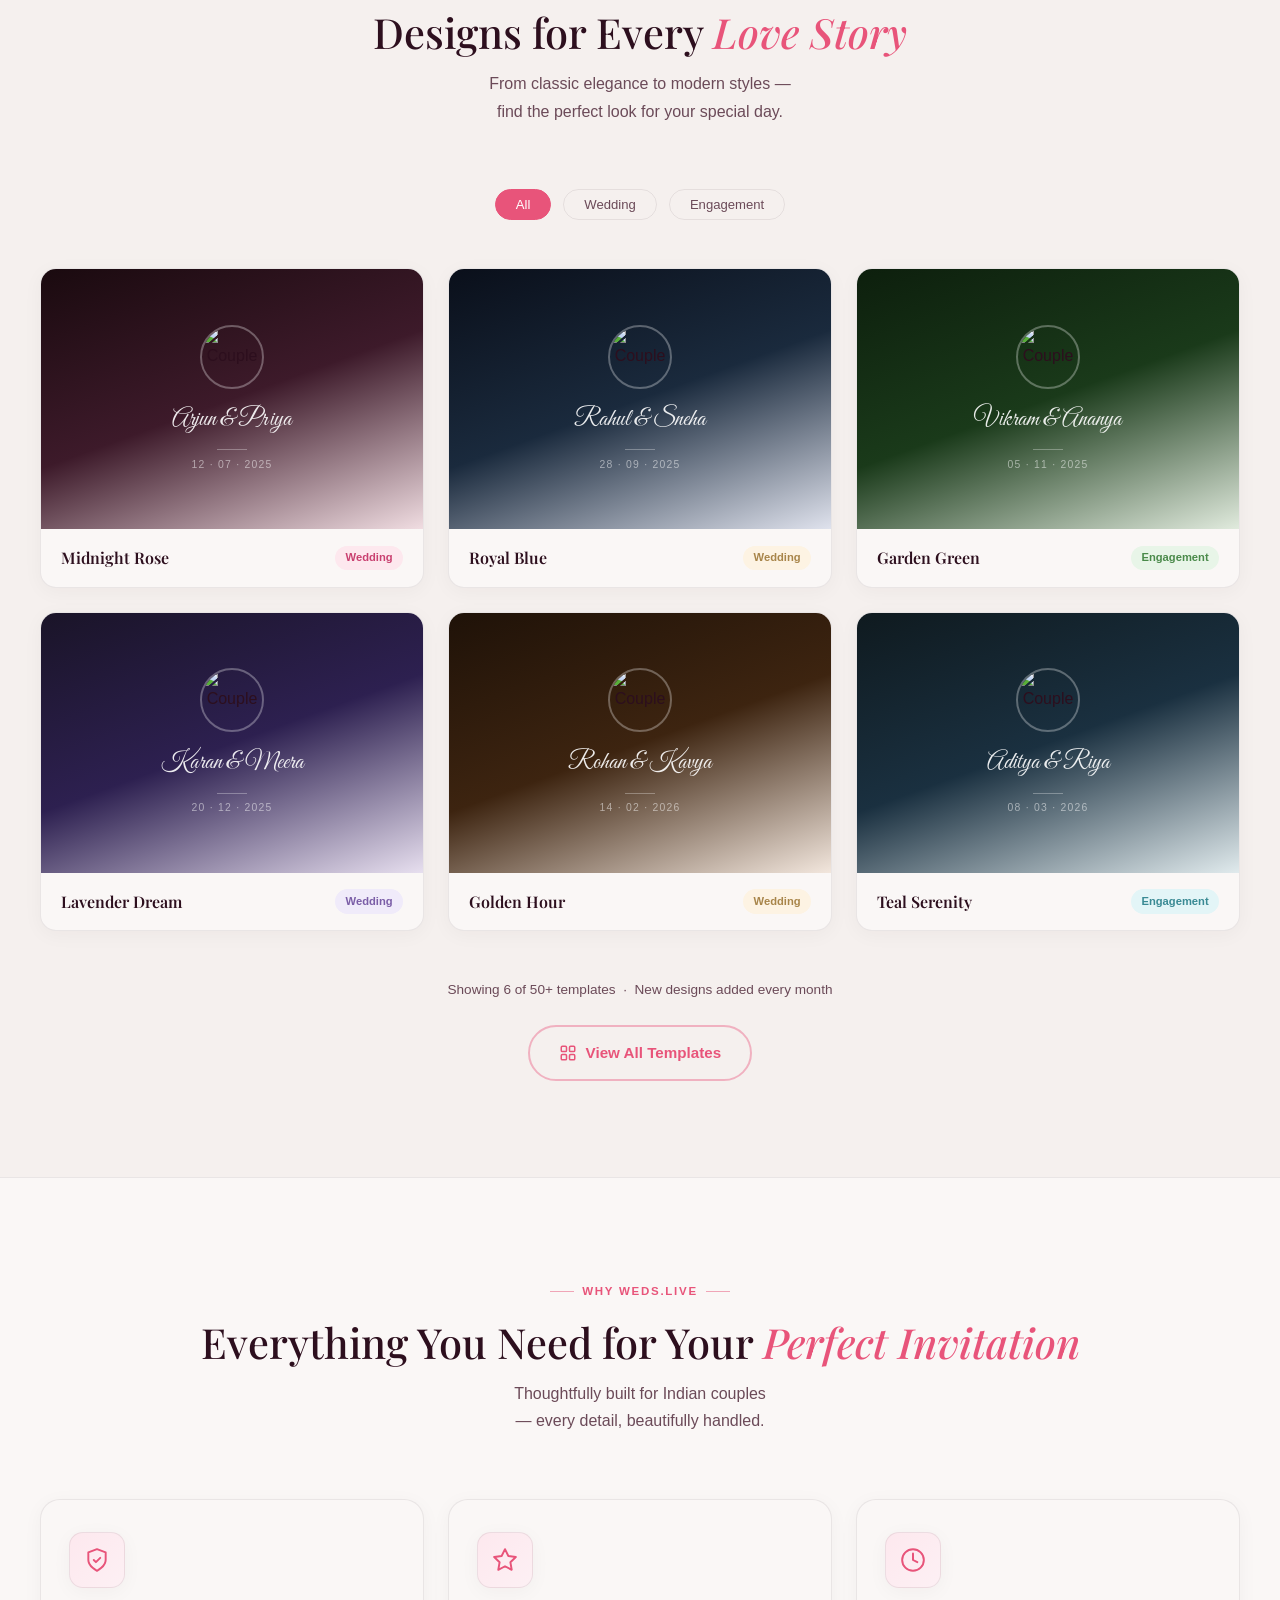
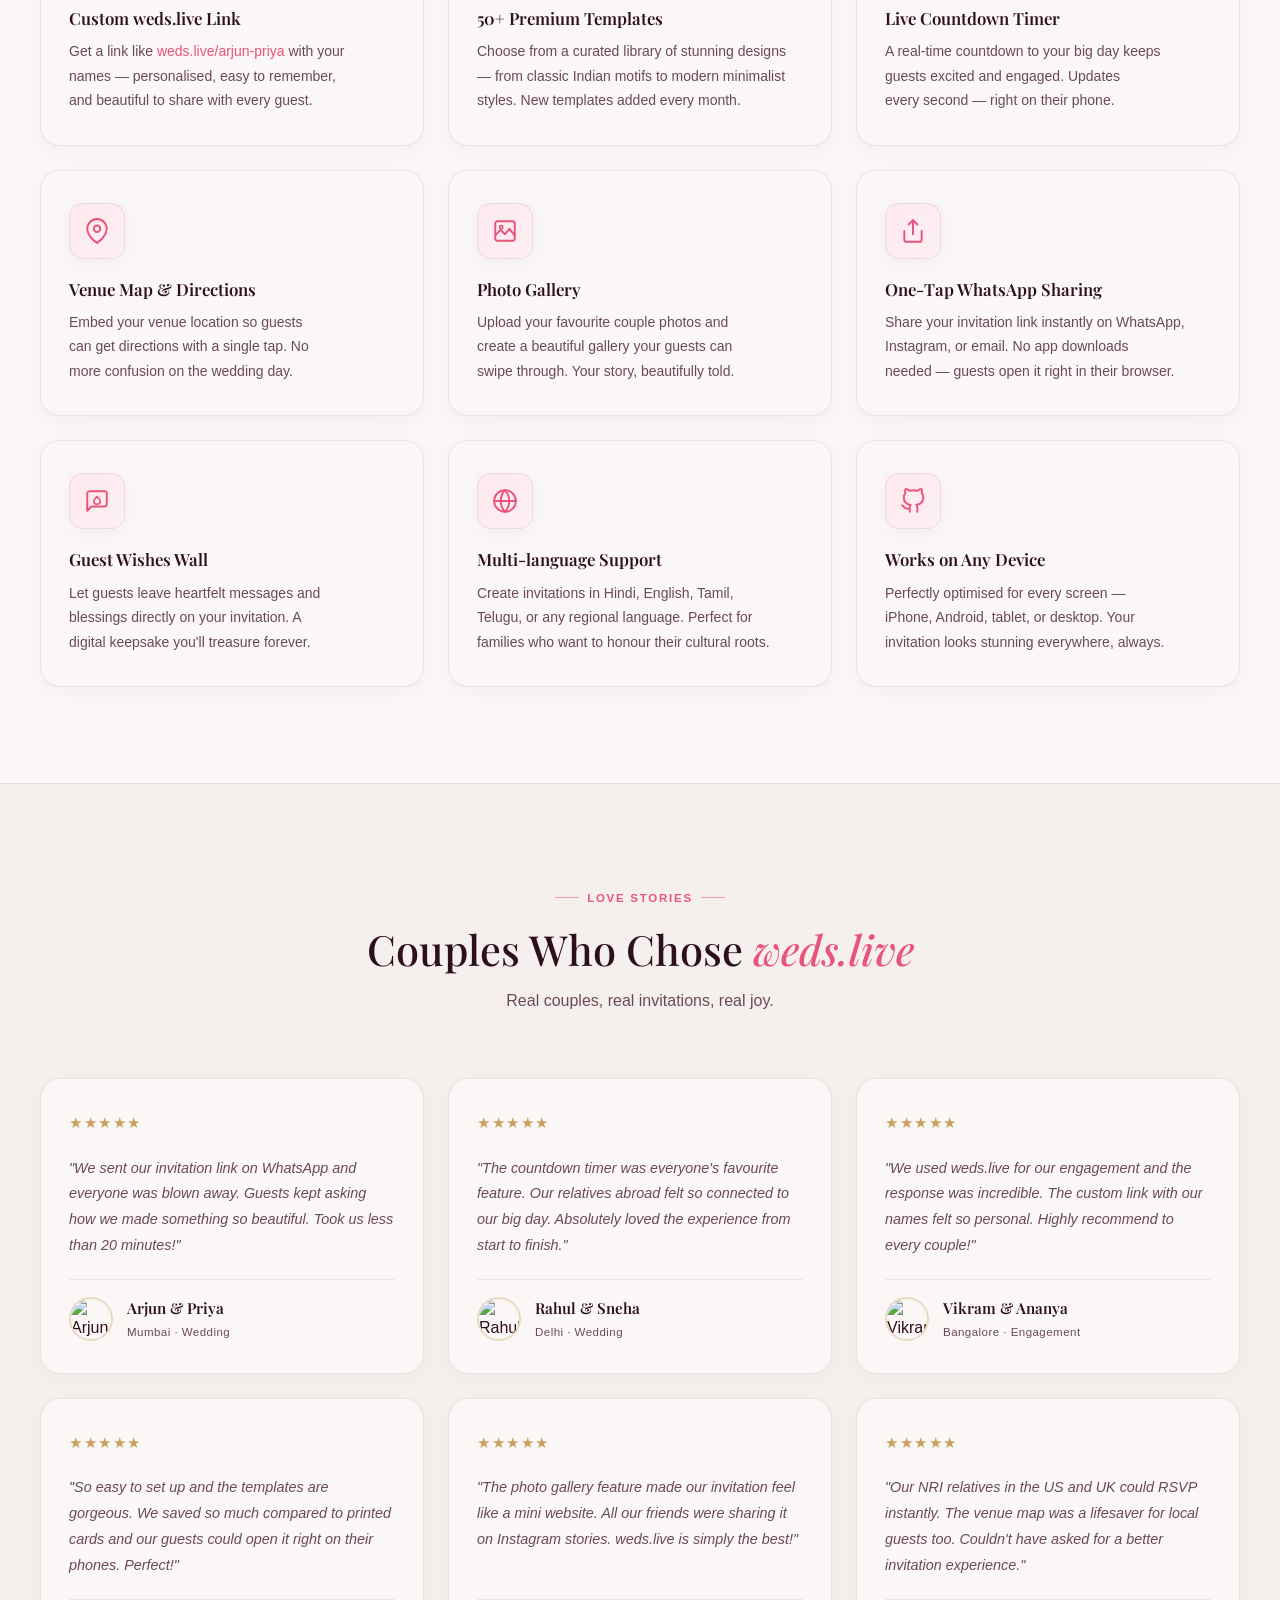
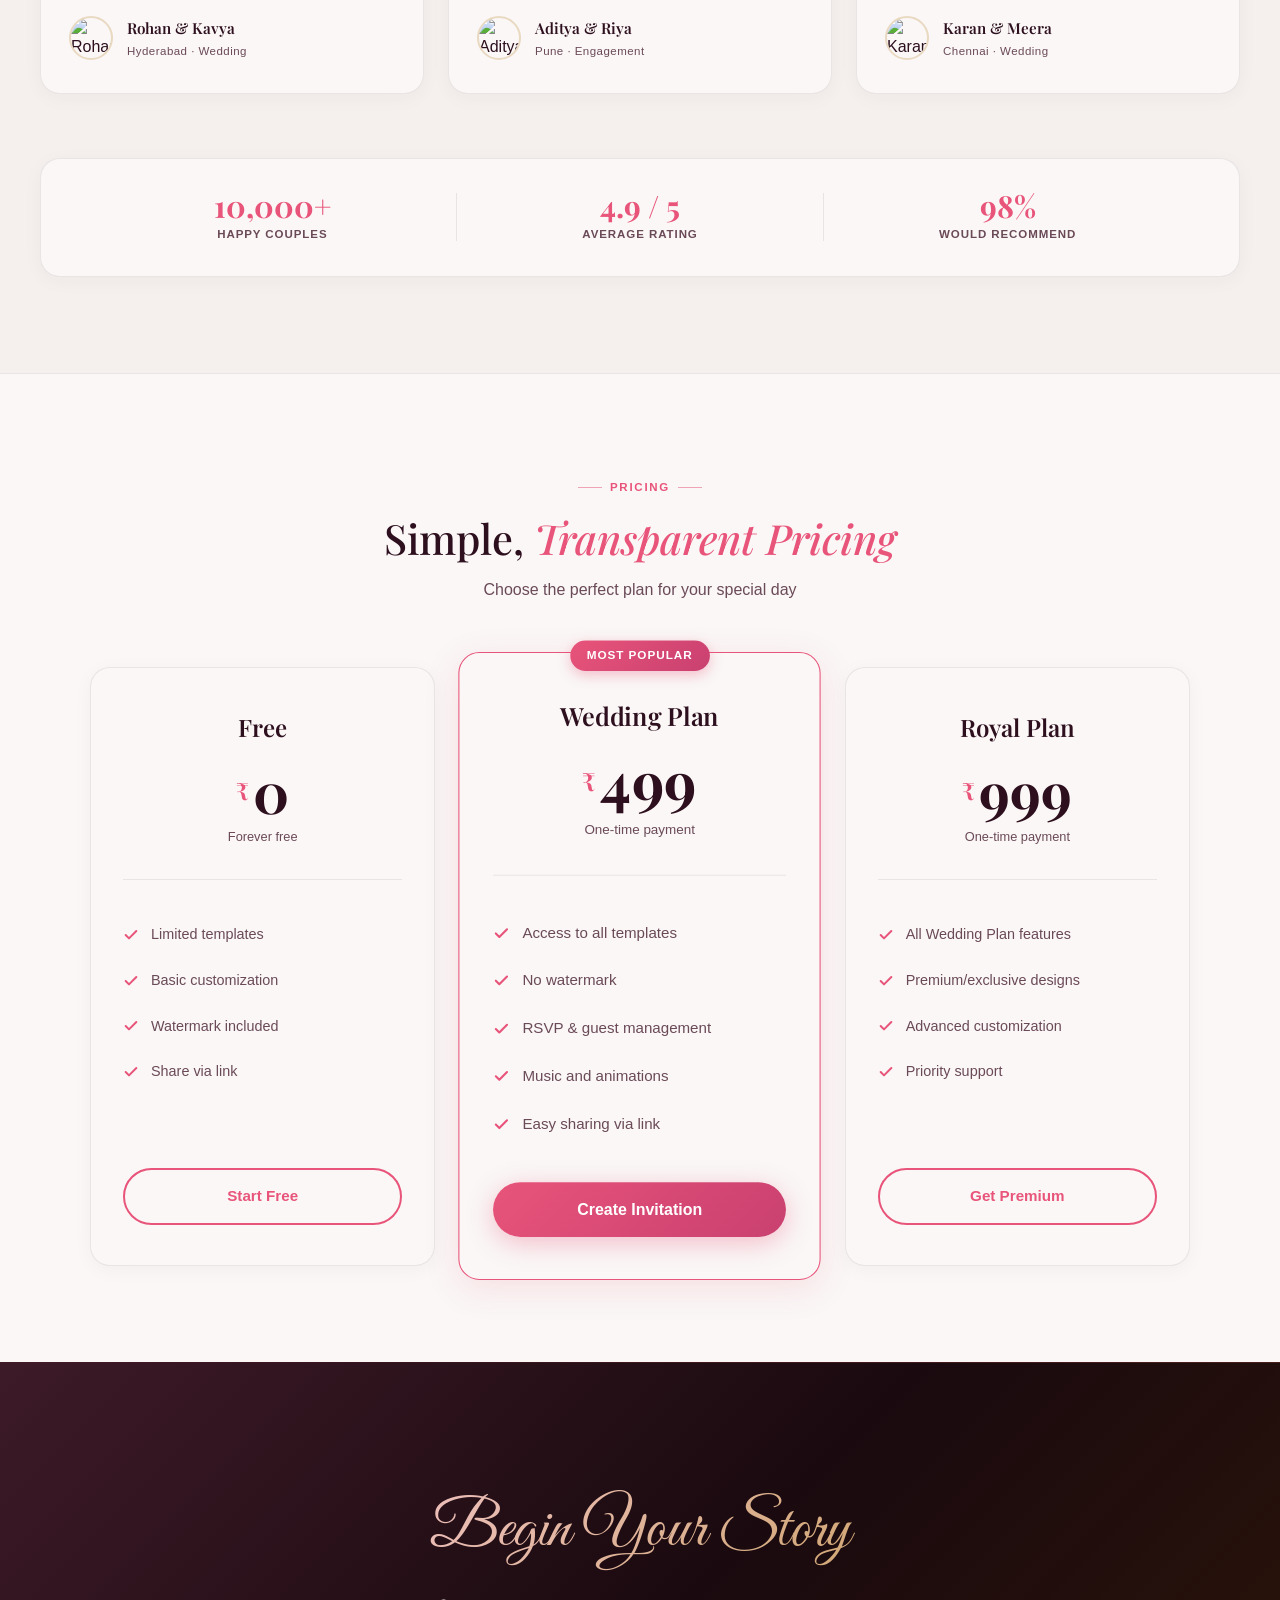
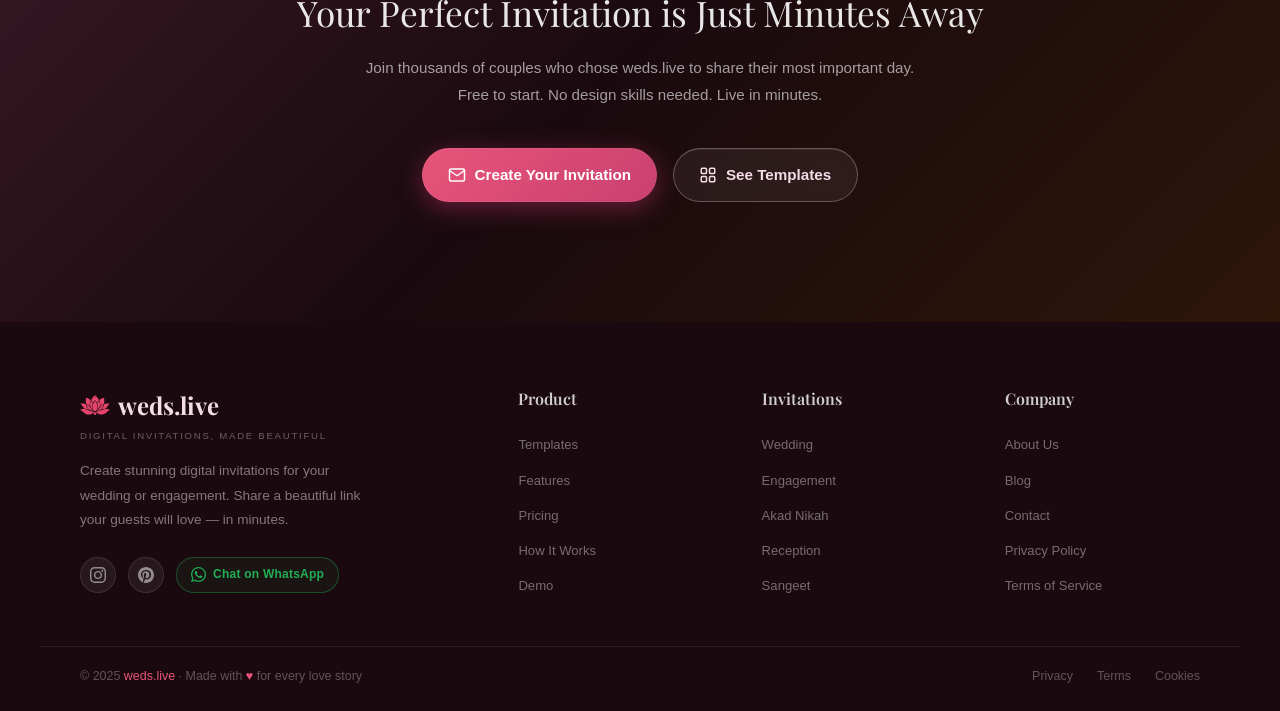
==== commit a8041c13: "CRITICAL BUG FIXED: Blank Page Issue" ====
--- a/index.html
+++ b/index.html
@@ -86,11 +86,36 @@
             color: #2d0f1e;
             background: #FAF7F6;
             overflow-x: hidden;
-            visibility: hidden;
+            /* REMOVED visibility: hidden - was causing blank page if JS fails */
         }
         
-        body.loaded {
-            visibility: visible;
+        /* Only fade in content, don't hide completely */
+        body:not(.loaded) .hero,
+        body:not(.loaded) .how-section,
+        body:not(.loaded) .templates-section,
+        body:not(.loaded) .features-section,
+        body:not(.loaded) .reviews-section,
+        body:not(.loaded) .pricing-section,
+        body:not(.loaded) .cta-section,
+        body:not(.loaded) .footer {
+            opacity: 0;
+        }
+        
+        body.loaded .hero,
+        body.loaded .how-section,
+        body.loaded .templates-section,
+        body.loaded .features-section,
+        body.loaded .reviews-section,
+        body.loaded .pricing-section,
+        body.loaded .cta-section,
+        body.loaded .footer {
+            opacity: 1;
+            transition: opacity 0.3s ease-in;
+        }
+        
+        /* Navbar always visible */
+        .navbar {
+            opacity: 1;
         }
         
         /* Loading spinner */
@@ -105,7 +130,9 @@
             align-items: center;
             justify-content: center;
             z-index: 9999;
+            opacity: 1;
             transition: opacity 0.3s ease, visibility 0.3s ease;
+            pointer-events: none;
         }
         
         body.loaded .page-loader {
@@ -125,11 +152,27 @@
         @keyframes spin {
             to { transform: rotate(360deg); }
         }
+        
+        /* CSS-only fallback: Show content after 2s even if JS fails */
+        @keyframes forceShow {
+            to { opacity: 1; }
+        }
+        
+        body:not(.loaded) .hero,
+        body:not(.loaded) .how-section,
+        body:not(.loaded) .templates-section,
+        body:not(.loaded) .features-section,
+        body:not(.loaded) .reviews-section,
+        body:not(.loaded) .pricing-section,
+        body:not(.loaded) .cta-section,
+        body:not(.loaded) .footer {
+            animation: forceShow 0.3s ease-in 2s forwards;
+        }
     </style>
     
     <!-- Preload critical CSS -->
-    <link rel="preload" href="styles.css?v=27" as="style">
-    <link rel="stylesheet" href="styles.css?v=27">
+    <link rel="preload" href="styles.css?v=28" as="style">
+    <link rel="stylesheet" href="styles.css?v=28">
     
     <link href="https://fonts.googleapis.com/css2?family=Great+Vibes&family=Playfair+Display:wght@400;500;600;700;800;900&display=swap" rel="stylesheet">
 
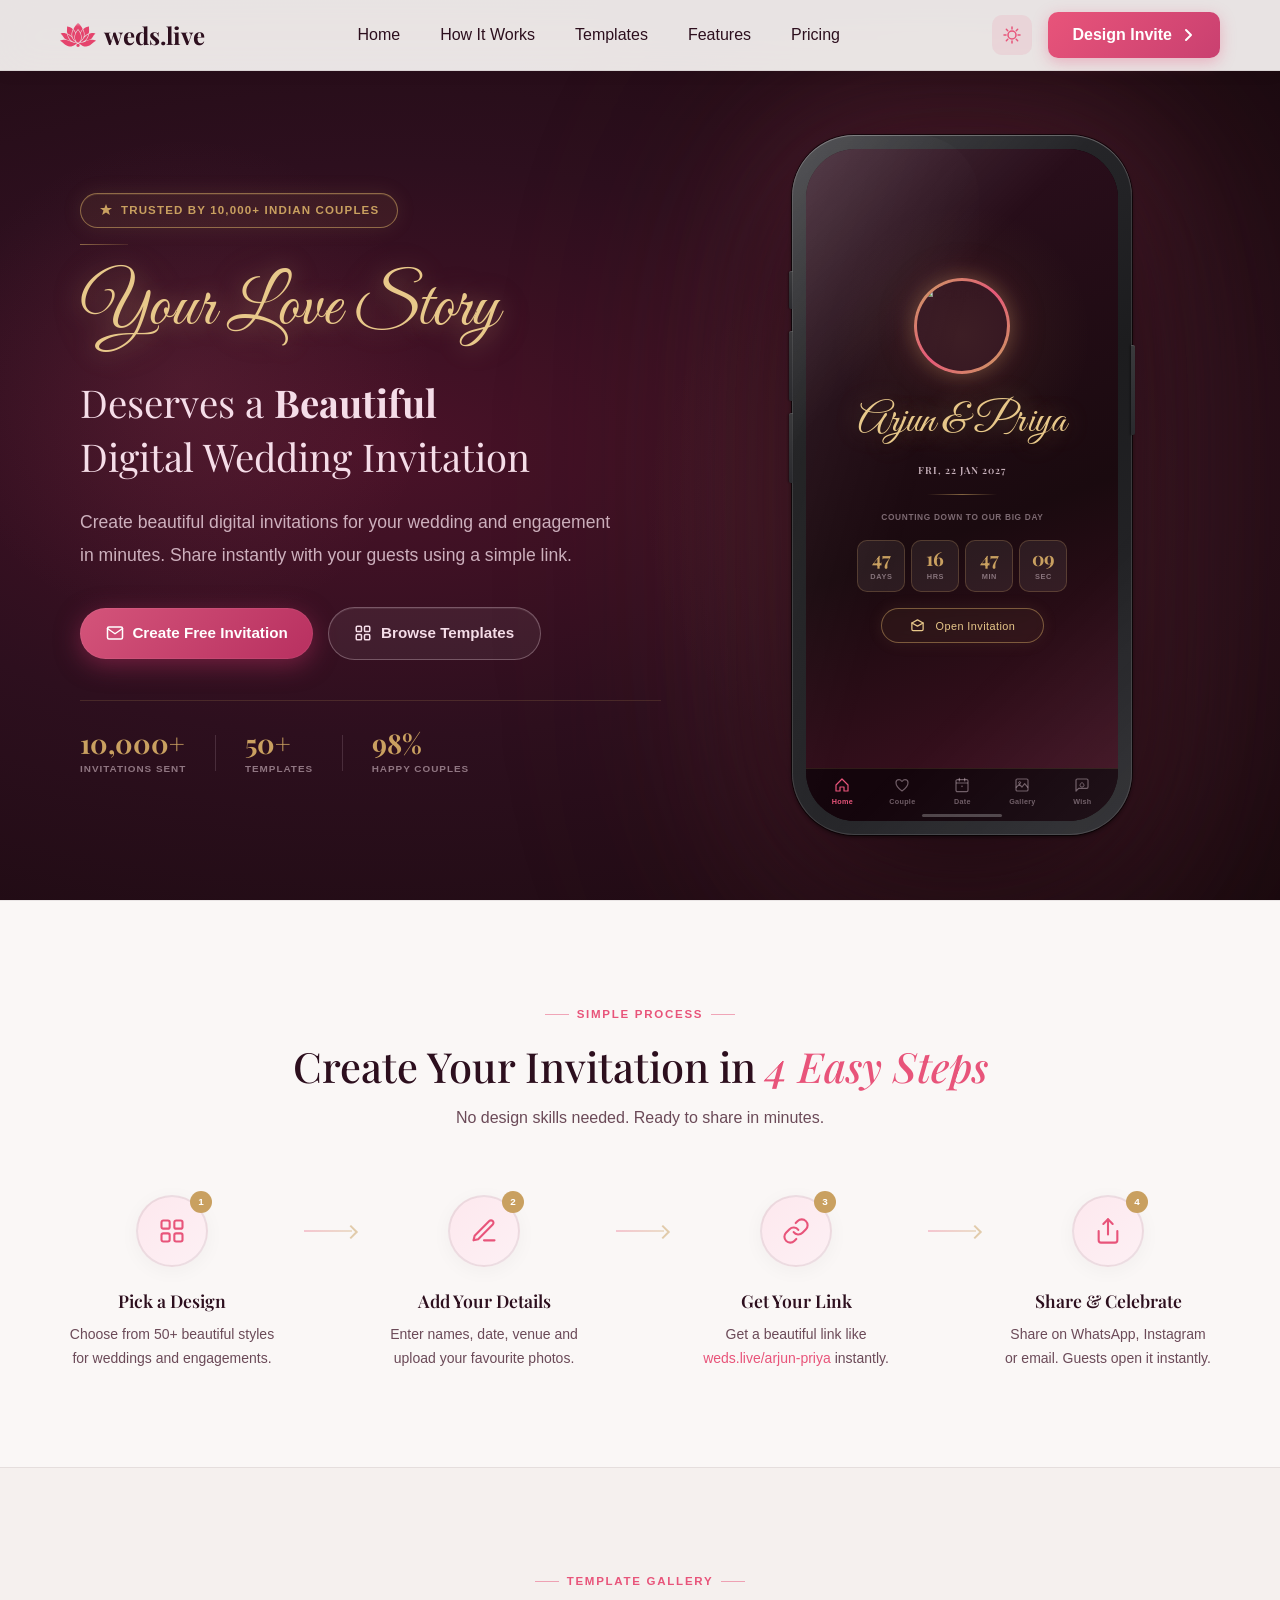
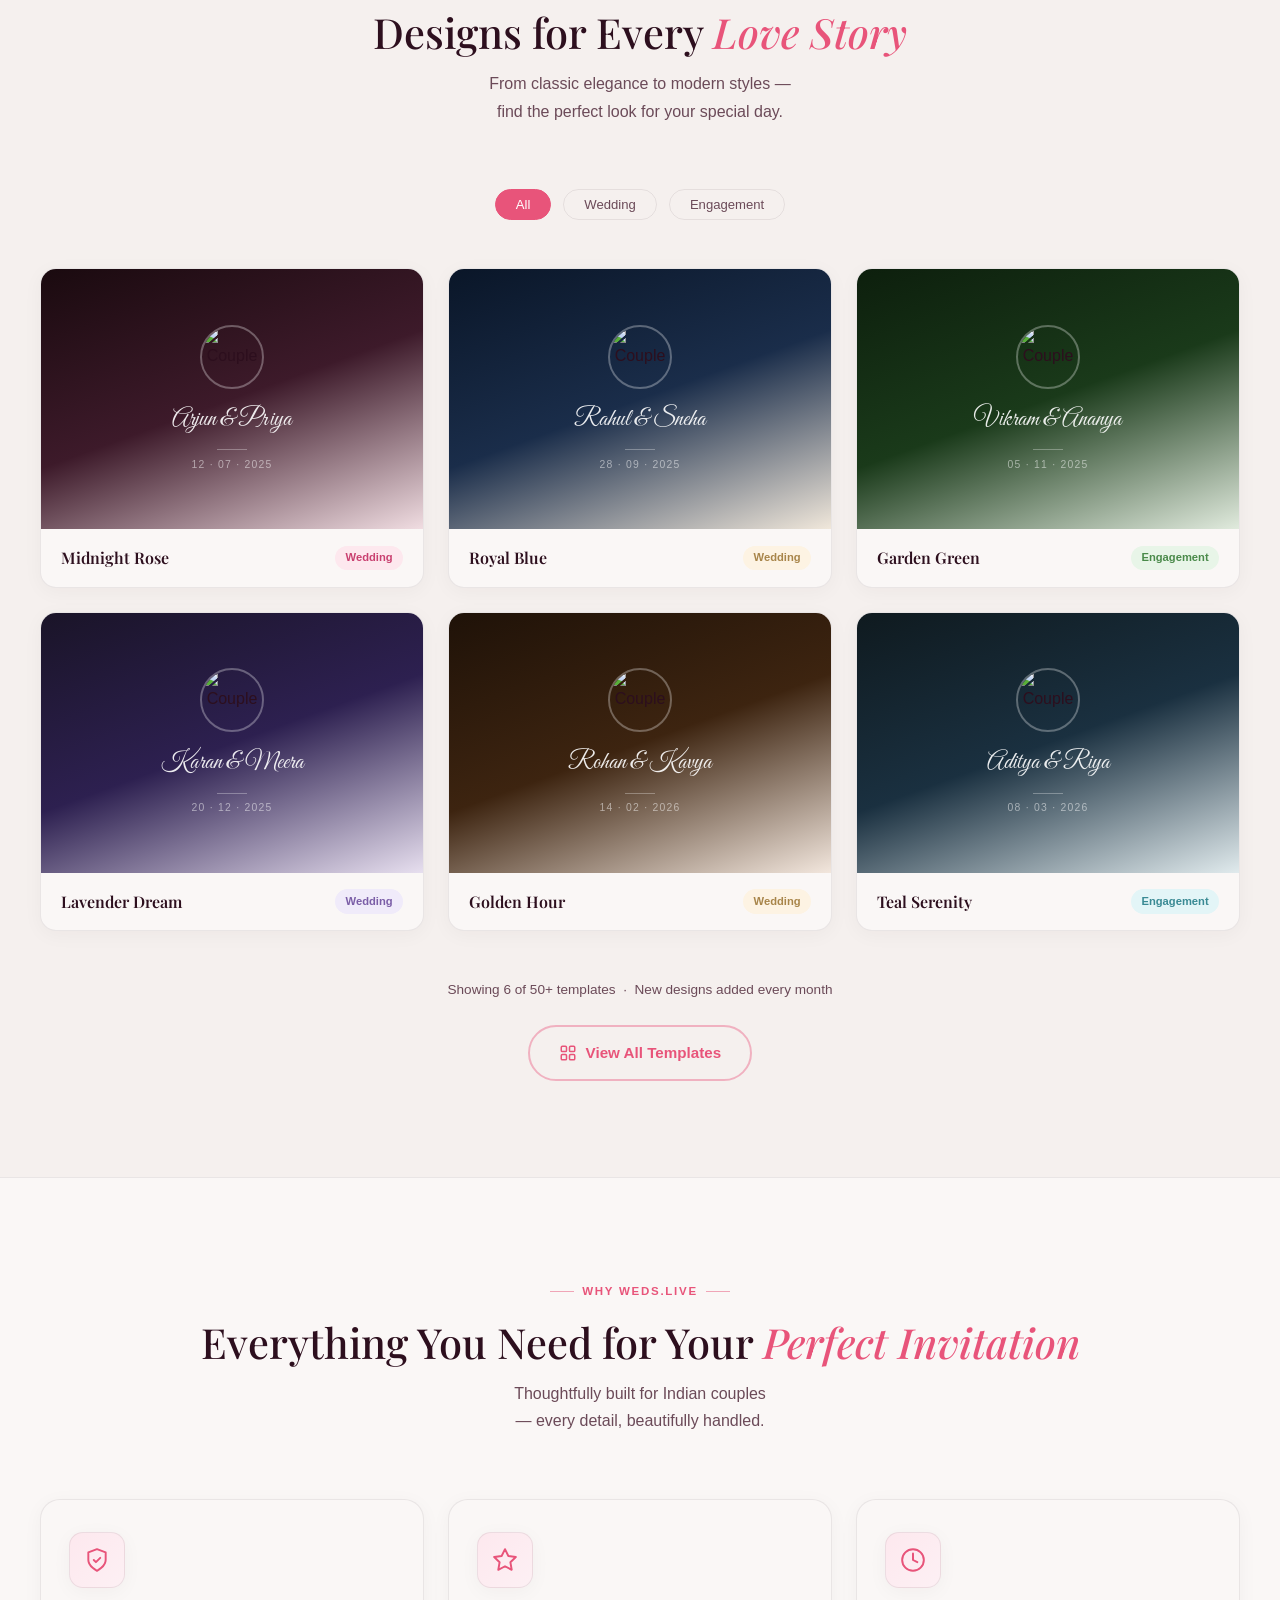
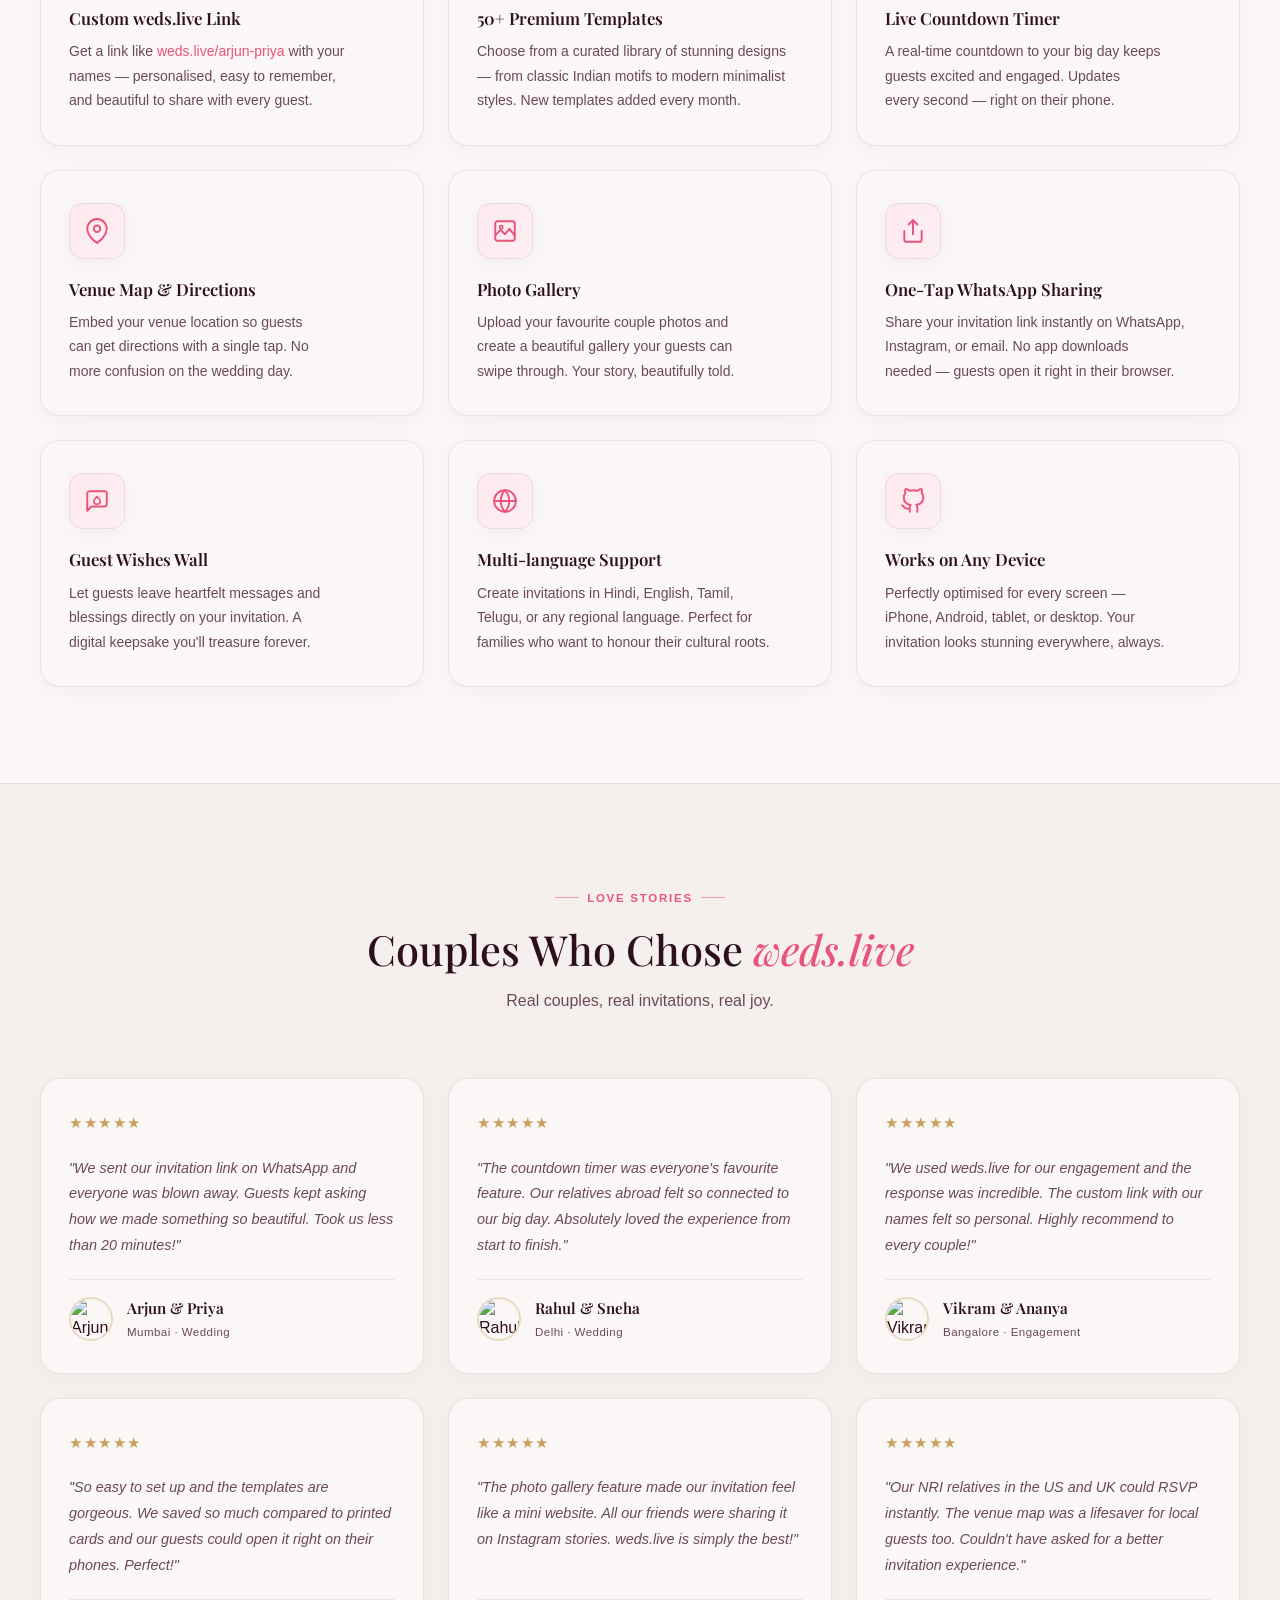
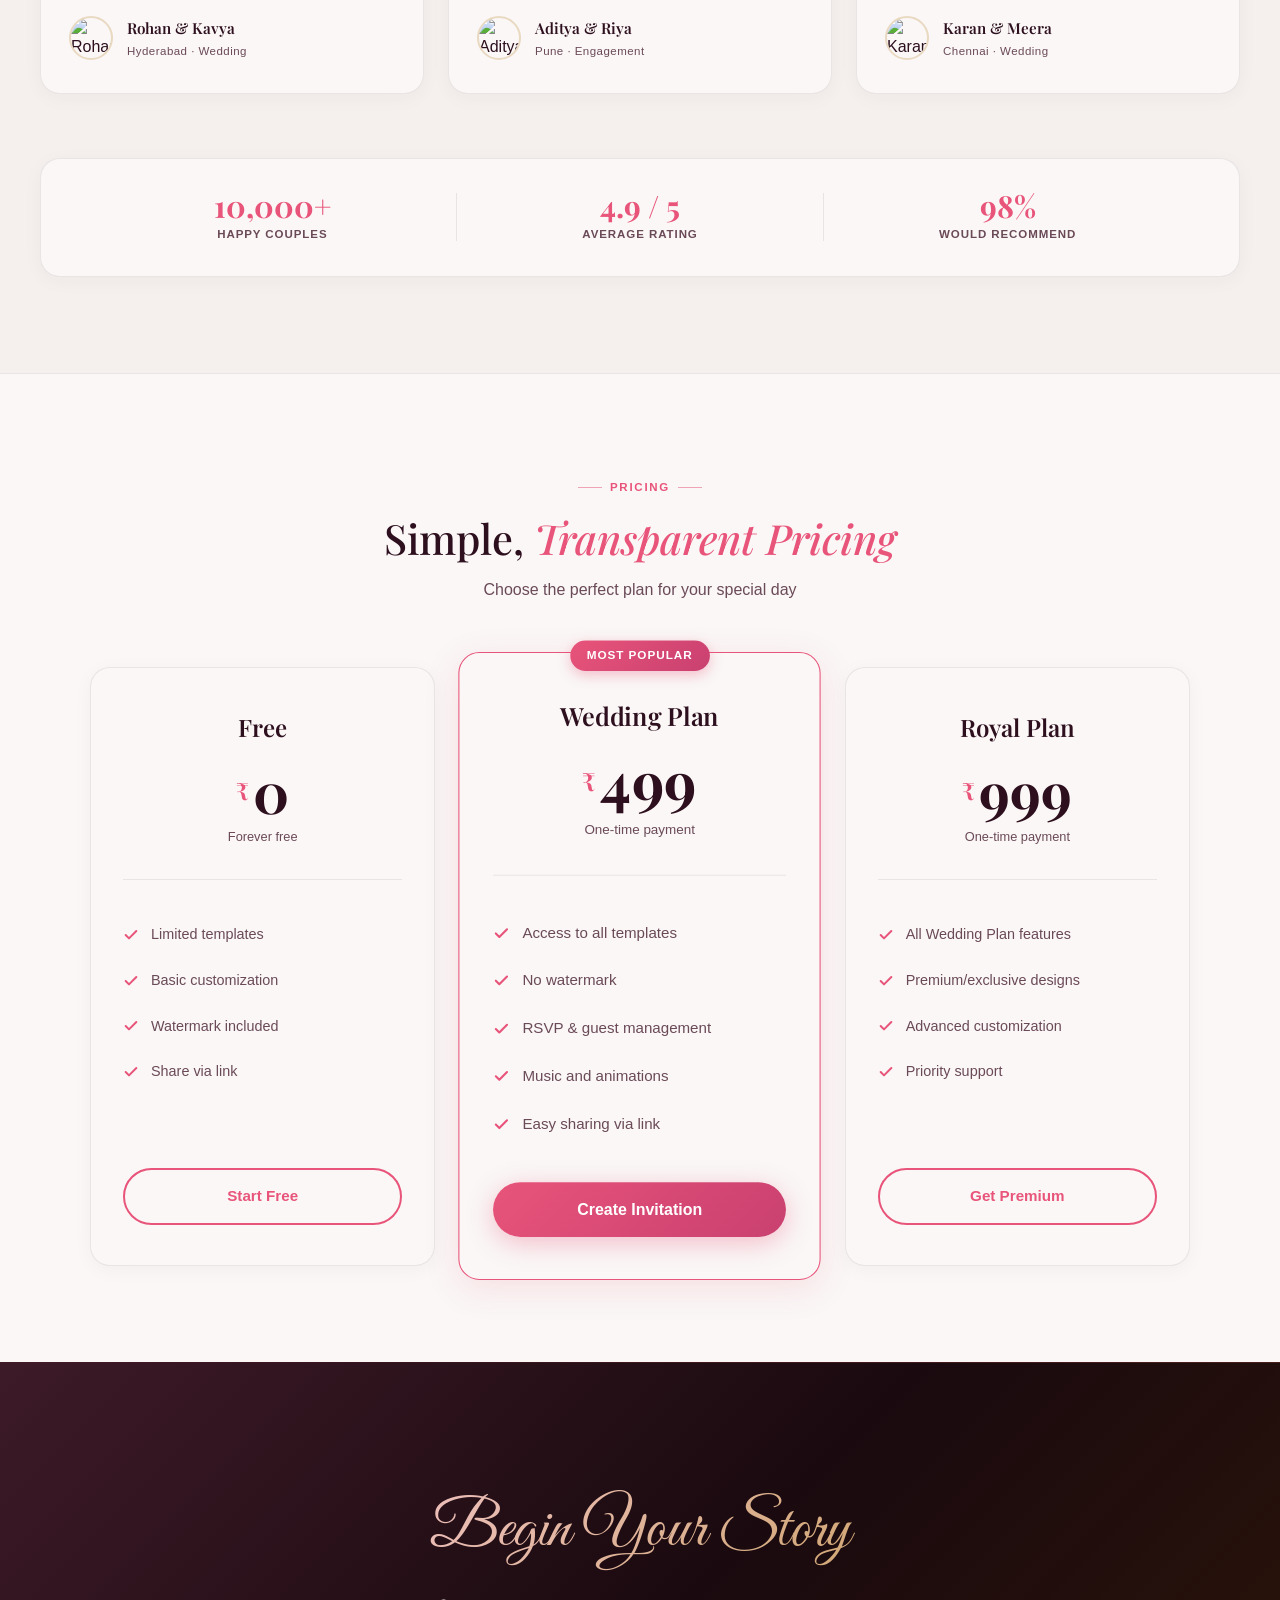
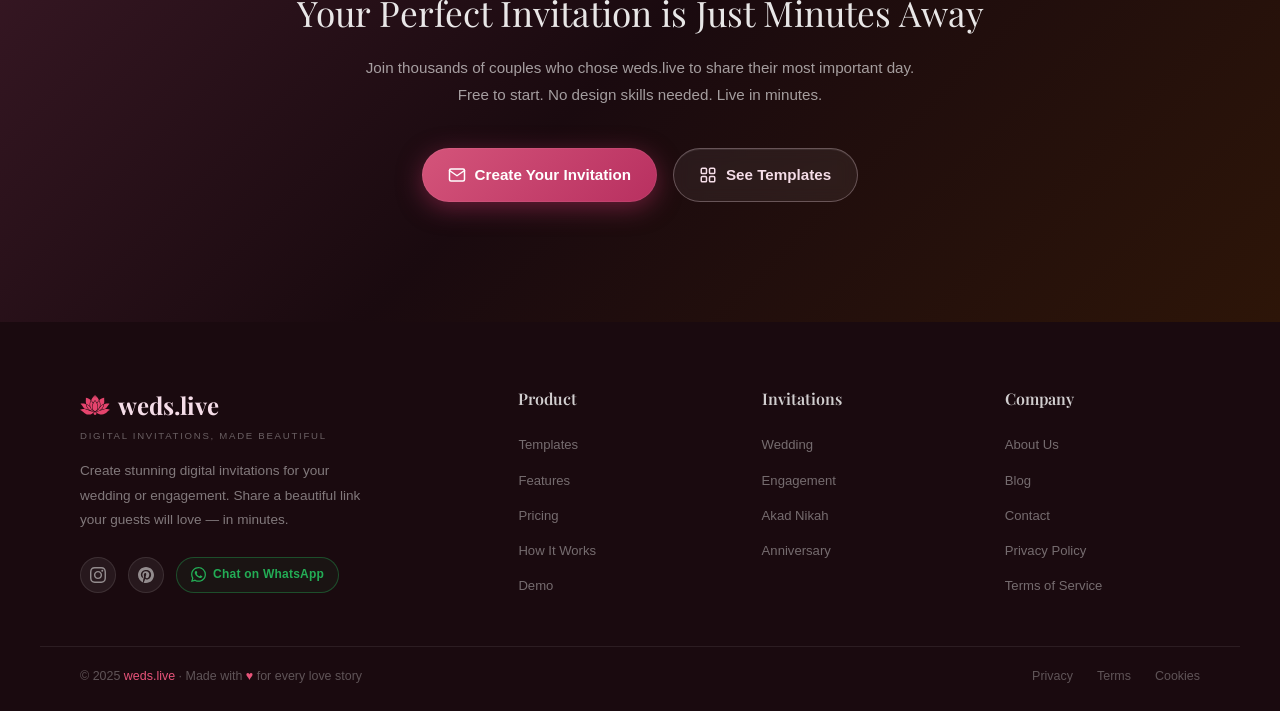
==== commit 9c9012cd: "Update to pre-review-state" ====
--- a/index.html
+++ b/index.html
@@ -3,190 +3,13 @@
 <head>
     <meta charset="UTF-8">
     <meta name="viewport" content="width=device-width, initial-scale=1.0">
-    <title>weds.live — Beautiful Digital Wedding Invitations | Create & Share in Minutes</title>
-    
-    <!-- SEO Meta Tags -->
-    <meta name="description" content="Create stunning digital wedding invitations in minutes. Choose from 50+ beautiful templates, share instantly via WhatsApp. Trusted by 10,000+ Indian couples. Free to start!">
-    <meta name="keywords" content="digital wedding invitation, online wedding card, e-invitation, wedding invite maker, Indian wedding invitation, engagement invitation">
-    <meta name="author" content="weds.live">
-    <meta name="robots" content="index, follow">
-    <link rel="canonical" href="https://weds.live/">
-    
-    <!-- Open Graph / Facebook -->
-    <meta property="og:type" content="website">
-    <meta property="og:url" content="https://weds.live/">
-    <meta property="og:title" content="weds.live — Beautiful Digital Wedding Invitations">
-    <meta property="og:description" content="Create stunning digital wedding invitations in minutes. Choose from 50+ beautiful templates, share instantly via WhatsApp. Trusted by 10,000+ Indian couples.">
-    <meta property="og:image" content="https://weds.live/og-image.jpg">
-    <meta property="og:site_name" content="weds.live">
-    
-    <!-- Twitter -->
-    <meta name="twitter:card" content="summary_large_image">
-    <meta name="twitter:url" content="https://weds.live/">
-    <meta name="twitter:title" content="weds.live — Beautiful Digital Wedding Invitations">
-    <meta name="twitter:description" content="Create stunning digital wedding invitations in minutes. Choose from 50+ beautiful templates, share instantly via WhatsApp.">
-    <meta name="twitter:image" content="https://weds.live/twitter-image.jpg">
-    
-    <!-- Favicon -->
-    <link rel="icon" type="image/svg+xml" href="lotus-logo.svg">
-    <link rel="apple-touch-icon" href="lotus-logo.svg">
-    
-    <!-- Theme Color -->
-    <meta name="theme-color" content="#e8547a">
-    <meta name="msapplication-TileColor" content="#e8547a">
-    
-    <!-- Structured Data (Schema.org) -->
-    <script type="application/ld+json">
-    {
-        "@context": "https://schema.org",
-        "@type": "WebApplication",
-        "name": "weds.live",
-        "url": "https://weds.live/",
-        "description": "Create stunning digital wedding invitations in minutes. Choose from 50+ beautiful templates, share instantly via WhatsApp.",
-        "applicationCategory": "LifestyleApplication",
-        "operatingSystem": "Web Browser",
-        "offers": {
-            "@type": "Offer",
-            "price": "0",
-            "priceCurrency": "INR",
-            "availability": "https://schema.org/InStock"
-        },
-        "aggregateRating": {
-            "@type": "AggregateRating",
-            "ratingValue": "4.9",
-            "ratingCount": "10000",
-            "bestRating": "5",
-            "worstRating": "1"
-        },
-        "creator": {
-            "@type": "Organization",
-            "name": "weds.live",
-            "url": "https://weds.live/"
-        }
-    }
-    </script>
-    
+    <title>weds.live — Beautiful Digital Wedding Invitations</title>
     <link rel="preconnect" href="https://fonts.googleapis.com">
     <link rel="preconnect" href="https://fonts.gstatic.com" crossorigin>
-    
-    <!-- Critical CSS to prevent FOUC -->
-    <style>
-        /* Prevent flash of unstyled content */
-        * {
-            margin: 0;
-            padding: 0;
-            box-sizing: border-box;
-        }
-        
-        body {
-            margin: 0;
-            padding: 0;
-            font-family: -apple-system, BlinkMacSystemFont, 'Segoe UI', Roboto, 'Helvetica Neue', Arial, sans-serif;
-            line-height: 1.6;
-            color: #2d0f1e;
-            background: #FAF7F6;
-            overflow-x: hidden;
-            /* REMOVED visibility: hidden - was causing blank page if JS fails */
-        }
-        
-        /* Only fade in content, don't hide completely */
-        body:not(.loaded) .hero,
-        body:not(.loaded) .how-section,
-        body:not(.loaded) .templates-section,
-        body:not(.loaded) .features-section,
-        body:not(.loaded) .reviews-section,
-        body:not(.loaded) .pricing-section,
-        body:not(.loaded) .cta-section,
-        body:not(.loaded) .footer {
-            opacity: 0;
-        }
-        
-        body.loaded .hero,
-        body.loaded .how-section,
-        body.loaded .templates-section,
-        body.loaded .features-section,
-        body.loaded .reviews-section,
-        body.loaded .pricing-section,
-        body.loaded .cta-section,
-        body.loaded .footer {
-            opacity: 1;
-            transition: opacity 0.3s ease-in;
-        }
-        
-        /* Navbar always visible */
-        .navbar {
-            opacity: 1;
-        }
-        
-        /* Loading spinner */
-        .page-loader {
-            position: fixed;
-            top: 0;
-            left: 0;
-            width: 100%;
-            height: 100%;
-            background: #FAF7F6;
-            display: flex;
-            align-items: center;
-            justify-content: center;
-            z-index: 9999;
-            opacity: 1;
-            transition: opacity 0.3s ease, visibility 0.3s ease;
-            pointer-events: none;
-        }
-        
-        body.loaded .page-loader {
-            opacity: 0;
-            visibility: hidden;
-        }
-        
-        .loader-spinner {
-            width: 40px;
-            height: 40px;
-            border: 3px solid rgba(232, 84, 122, 0.2);
-            border-top-color: #e8547a;
-            border-radius: 50%;
-            animation: spin 0.8s linear infinite;
-        }
-        
-        @keyframes spin {
-            to { transform: rotate(360deg); }
-        }
-        
-        /* CSS-only fallback: Show content after 2s even if JS fails */
-        @keyframes forceShow {
-            to { opacity: 1; }
-        }
-        
-        body:not(.loaded) .hero,
-        body:not(.loaded) .how-section,
-        body:not(.loaded) .templates-section,
-        body:not(.loaded) .features-section,
-        body:not(.loaded) .reviews-section,
-        body:not(.loaded) .pricing-section,
-        body:not(.loaded) .cta-section,
-        body:not(.loaded) .footer {
-            animation: forceShow 0.3s ease-in 2s forwards;
-        }
-    </style>
-    
-    <!-- Preload critical CSS -->
-    <link rel="preload" href="styles.css?v=28" as="style">
-    <link rel="stylesheet" href="styles.css?v=28">
-    
     <link href="https://fonts.googleapis.com/css2?family=Great+Vibes&family=Playfair+Display:wght@400;500;600;700;800;900&display=swap" rel="stylesheet">
-
-
+    <link rel="stylesheet" href="styles.css?v=30">
 </head>
 <body>
-    <!-- Page loader -->
-    <div class="page-loader">
-        <div class="loader-spinner"></div>
-    </div>
-    
-    <!-- Skip to content link for accessibility -->
-    <a href="#home" class="skip-to-content">Skip to main content</a>
-    
     <!-- Navigation Bar -->
     <nav class="navbar">
         <div class="nav-container">
@@ -298,17 +121,17 @@
                 <!-- Stats row -->
                 <div class="hero-stats">
                     <div class="hero-stat">
-                        <span class="hero-stat-number" data-stat="invitationsSent">10,000+</span>
+                        <span class="hero-stat-number">10,000+</span>
                         <span class="hero-stat-label">INVITATIONS SENT</span>
                     </div>
                     <div class="hero-stat-divider" aria-hidden="true"></div>
                     <div class="hero-stat">
-                        <span class="hero-stat-number" data-stat="templates">50+</span>
+                        <span class="hero-stat-number">50+</span>
                         <span class="hero-stat-label">TEMPLATES</span>
                     </div>
                     <div class="hero-stat-divider" aria-hidden="true"></div>
                     <div class="hero-stat">
-                        <span class="hero-stat-number" data-stat="satisfaction">98%</span>
+                        <span class="hero-stat-number">98%</span>
                         <span class="hero-stat-label">HAPPY COUPLES</span>
                     </div>
                 </div>
@@ -642,12 +465,6 @@
                     </div>
                 </div>
 
-                <!-- No results message (hidden by default) -->
-                <div class="templates-no-results" style="display: none;">
-                    <h3>No templates found</h3>
-                    <p>Try selecting a different category to see more templates.</p>
-                </div>
-
             </div>
 
             <!-- Bottom CTA -->
@@ -906,17 +723,17 @@
             <!-- Trust bar -->
             <div class="reviews-trust">
                 <div class="reviews-trust-item">
-                    <span class="reviews-trust-number" data-stat="happyCouples">10,000+</span>
+                    <span class="reviews-trust-number">10,000+</span>
                     <span class="reviews-trust-label">Happy Couples</span>
                 </div>
                 <div class="reviews-trust-divider"></div>
                 <div class="reviews-trust-item">
-                    <span class="reviews-trust-number" data-stat="averageRating">4.9 / 5</span>
+                    <span class="reviews-trust-number">4.9 / 5</span>
                     <span class="reviews-trust-label">Average Rating</span>
                 </div>
                 <div class="reviews-trust-divider"></div>
                 <div class="reviews-trust-item">
-                    <span class="reviews-trust-number" data-stat="satisfaction">98%</span>
+                    <span class="reviews-trust-number">98%</span>
                     <span class="reviews-trust-label">Would Recommend</span>
                 </div>
             </div>
@@ -1149,8 +966,7 @@
                     <li><a href="#">Wedding</a></li>
                     <li><a href="#">Engagement</a></li>
                     <li><a href="#">Akad Nikah</a></li>
-                    <li><a href="#">Reception</a></li>
-                    <li><a href="#">Sangeet</a></li>
+                    <li><a href="#">Anniversary</a></li>
                 </ul>
             </div>
 
@@ -1179,7 +995,6 @@
         </div>
     </footer>
 
-    <script src="config.js"></script>
     <script src="script.js"></script>
 </body>
 </html>
--- a/styles.css
+++ b/styles.css
@@ -8,7 +8,6 @@
 :root {
     --primary-color: #e8547a;
     --secondary-color: #c94070;
-    --accent-gold: #c9a060;
     --text-dark: #2d0f1e;
     --text-light: #6b4a58;
     --white: #FAF7F6;
@@ -19,11 +18,6 @@
     --border-light: rgba(45, 15, 30, 0.08);
     --shadow-light: 0 4px 20px rgba(45, 15, 30, 0.04);
     --shadow-hover: 0 8px 32px rgba(45, 15, 30, 0.08);
-    
-    /* Gradient presets */
-    --gradient-primary: linear-gradient(135deg, var(--primary-color), var(--secondary-color));
-    --gradient-gold: linear-gradient(135deg, #c9a060, #e8547a, #c9a060);
-    --gradient-hero: radial-gradient(ellipse at 30% 50%, #4a1228 0%, #2d0f1e 45%, #1a0a0f 100%);
 }
 
 body.dark-mode {
@@ -195,8 +189,8 @@
 }
 
 .nav-cta {
-    background: var(--gradient-primary);
-    color: #ffffff;
+    background: linear-gradient(135deg, var(--primary-color), var(--secondary-color));
+    color: #ffffff !important;
     padding: 0.625rem 1.5rem;
     border-radius: 10px;
     transition: var(--transition);
@@ -255,7 +249,7 @@
     min-height: 100vh;
     display: flex;
     align-items: center;
-    background: var(--gradient-hero);
+    background: radial-gradient(ellipse at 30% 50%, #4a1228 0%, #2d0f1e 45%, #1a0a0f 100%);
     position: relative;
     overflow: hidden;
 }
@@ -333,8 +327,6 @@
     height: 100%;
     background: linear-gradient(90deg, transparent, rgba(201, 160, 96, 0.18), transparent);
     animation: badgeShimmer 3s ease-in-out infinite;
-    will-change: left;
-    pointer-events: none;
 }
 
 @keyframes badgeShimmer {
@@ -416,7 +408,7 @@
 }
 
 .btn-primary {
-    background: var(--gradient-primary);
+    background: linear-gradient(135deg, #d4547a 0%, #b83060 100%);
     color: #ffffff;
     box-shadow: 0 6px 24px rgba(180, 48, 96, 0.5), 0 0 0 1px rgba(255,255,255,0.06) inset;
     border: none;
@@ -657,7 +649,7 @@
     height: 96px;
     border-radius: 50%;
     padding: 3px;
-    background: var(--gradient-gold);
+    background: linear-gradient(135deg, #c9a060, #e8547a, #c9a060);
     flex-shrink: 0;
     margin-bottom: 10px;
     box-shadow: 0 0 20px rgba(201,160,96,0.35), 0 0 40px rgba(180,48,96,0.2);
@@ -836,35 +828,6 @@
     to {
         opacity: 1;
         transform: translateY(0);
-    }
-}
-
-/* Reduced motion support - respects user preferences */
-@media (prefers-reduced-motion: reduce) {
-    /* Disable motion animations for users who prefer reduced motion */
-    .hero-content,
-    .hero-phone-wrap {
-        animation: none;
-    }
-    
-    /* Reduce transition speeds for interactive elements */
-    .btn,
-    .nav-link,
-    .template-card,
-    .feature-card,
-    .review-card,
-    .pricing-card {
-        transition-duration: 0.01ms;
-    }
-    
-    /* Disable smooth scrolling */
-    * {
-        scroll-behavior: auto;
-    }
-    
-    /* Allow decorative animations like badge shimmer to continue */
-    .hero-badge::after {
-        animation: badgeShimmer 3s ease-in-out infinite;
     }
 }
 
@@ -1331,35 +1294,6 @@
     grid-template-columns: repeat(3, 1fr);
     gap: 1.5rem;
     margin-bottom: 3rem;
-    min-height: 300px;
-}
-
-/* No results message */
-.templates-no-results {
-    grid-column: 1 / -1;
-    text-align: center;
-    padding: 4rem 2rem;
-    color: var(--text-light);
-}
-
-.templates-no-results h3 {
-    font-family: 'Playfair Display', serif;
-    font-size: 1.5rem;
-    color: var(--text-dark);
-    margin-bottom: 0.5rem;
-}
-
-body.dark-mode .templates-no-results h3 {
-    color: #f5dde8;
-}
-
-.templates-no-results p {
-    font-size: 0.95rem;
-    margin-bottom: 1.5rem;
-}
-
-body.dark-mode .templates-no-results {
-    color: rgba(245, 221, 232, 0.5);
 }
 
 .template-card {
@@ -1390,7 +1324,7 @@
 }
 
 .tpl-1 { background: linear-gradient(160deg, #1a0a0f 0%, #3d1a2a 50%, rgba(201,116,143,0.2) 100%); }
-.tpl-2 { background: linear-gradient(160deg, #0a0f1a 0%, #1a2a3d 50%, rgba(116,143,201,0.2) 100%); }
+.tpl-2 { background: linear-gradient(160deg, #0a1628 0%, #1a2d4a 50%, rgba(201,169,110,0.2) 100%); }
 .tpl-3 { background: linear-gradient(160deg, #0d1f0d 0%, #1a3a1a 50%, rgba(122,184,122,0.2) 100%); }
 .tpl-4 { background: linear-gradient(160deg, #1a1428 0%, #2d2050 50%, rgba(155,127,212,0.2) 100%); }
 .tpl-5 { background: linear-gradient(160deg, #1f1208 0%, #3d2410 50%, rgba(212,165,122,0.2) 100%); }
@@ -1995,7 +1929,7 @@
     top: -12px;
     left: 50%;
     transform: translateX(-50%);
-    background: var(--gradient-primary);
+    background: linear-gradient(135deg, var(--primary-color), var(--secondary-color));
     color: #fff;
     padding: 0.35rem 1rem;
     border-radius: 50px;
@@ -2105,7 +2039,7 @@
 }
 
 .pricing-cta-primary {
-    background: var(--gradient-primary);
+    background: linear-gradient(135deg, var(--primary-color), var(--secondary-color));
     color: #fff;
     border: none;
     box-shadow: 0 6px 24px rgba(232, 84, 122, 0.35);
@@ -2491,62 +2425,3 @@
         max-width: 1400px;
     }
 }
-
-/* Focus visible styles for keyboard navigation */
-*:focus-visible {
-    outline: 2px solid var(--primary-color);
-    outline-offset: 2px;
-}
-
-.btn:focus-visible,
-.nav-link:focus-visible,
-.filter-btn:focus-visible {
-    outline: 2px solid var(--primary-color);
-    outline-offset: 3px;
-}
-
-/* Skip to content link for accessibility */
-.skip-to-content {
-    position: absolute;
-    top: -100px;
-    left: 0;
-    background: var(--primary-color);
-    color: white;
-    padding: 0.75rem 1.5rem;
-    text-decoration: none;
-    font-weight: 600;
-    z-index: 10000;
-    border-radius: 0 0 8px 0;
-}
-
-.skip-to-content:focus {
-    top: 0;
-}
-
-/* Screen reader only class */
-.sr-only {
-    position: absolute;
-    width: 1px;
-    height: 1px;
-    padding: 0;
-    margin: -1px;
-    overflow: hidden;
-    clip: rect(0, 0, 0, 0);
-    white-space: nowrap;
-    border-width: 0;
-}
-
-/* Browser compatibility fallbacks */
-@supports not (backdrop-filter: blur(20px)) {
-    .navbar {
-        background: rgba(250, 247, 246, 0.98);
-    }
-    
-    body.dark-mode .navbar {
-        background: rgba(26, 10, 15, 0.98);
-    }
-    
-    .btn-secondary {
-        background: rgba(255, 255, 255, 0.15);
-    }
-}
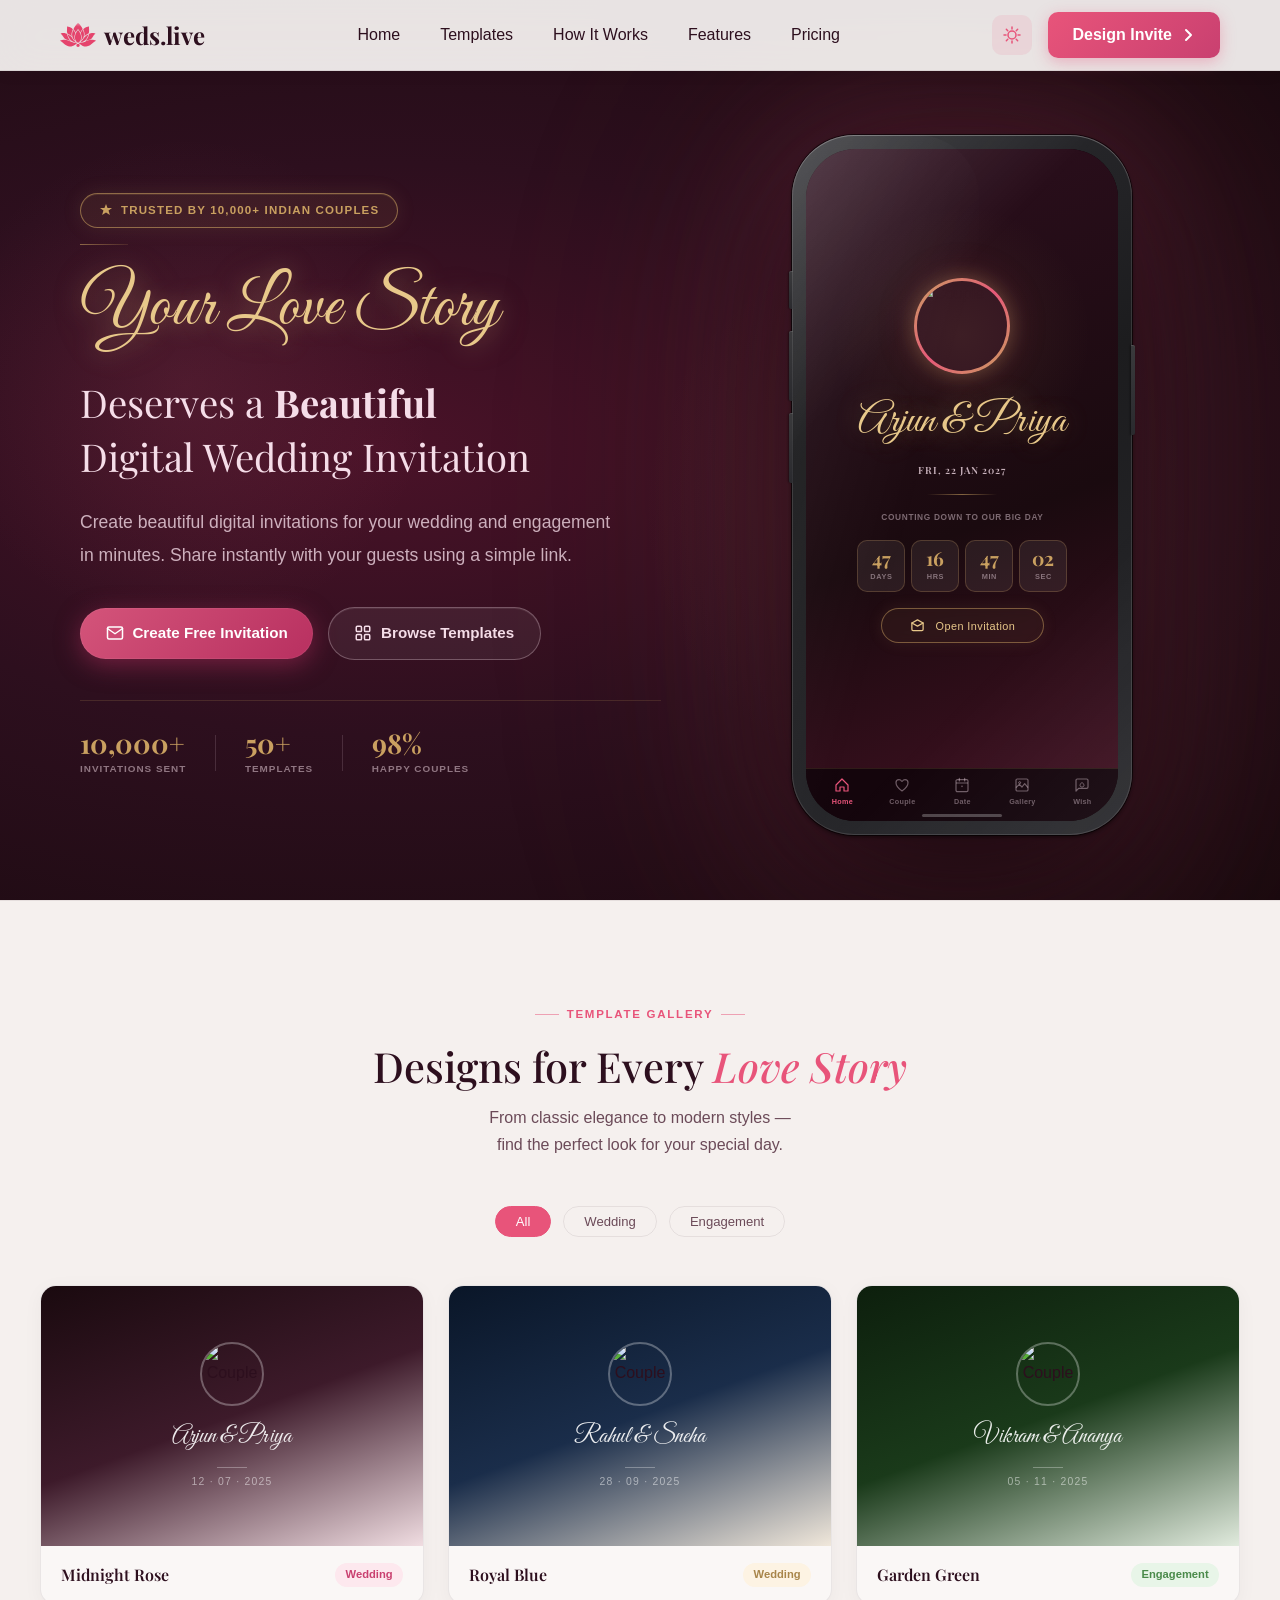
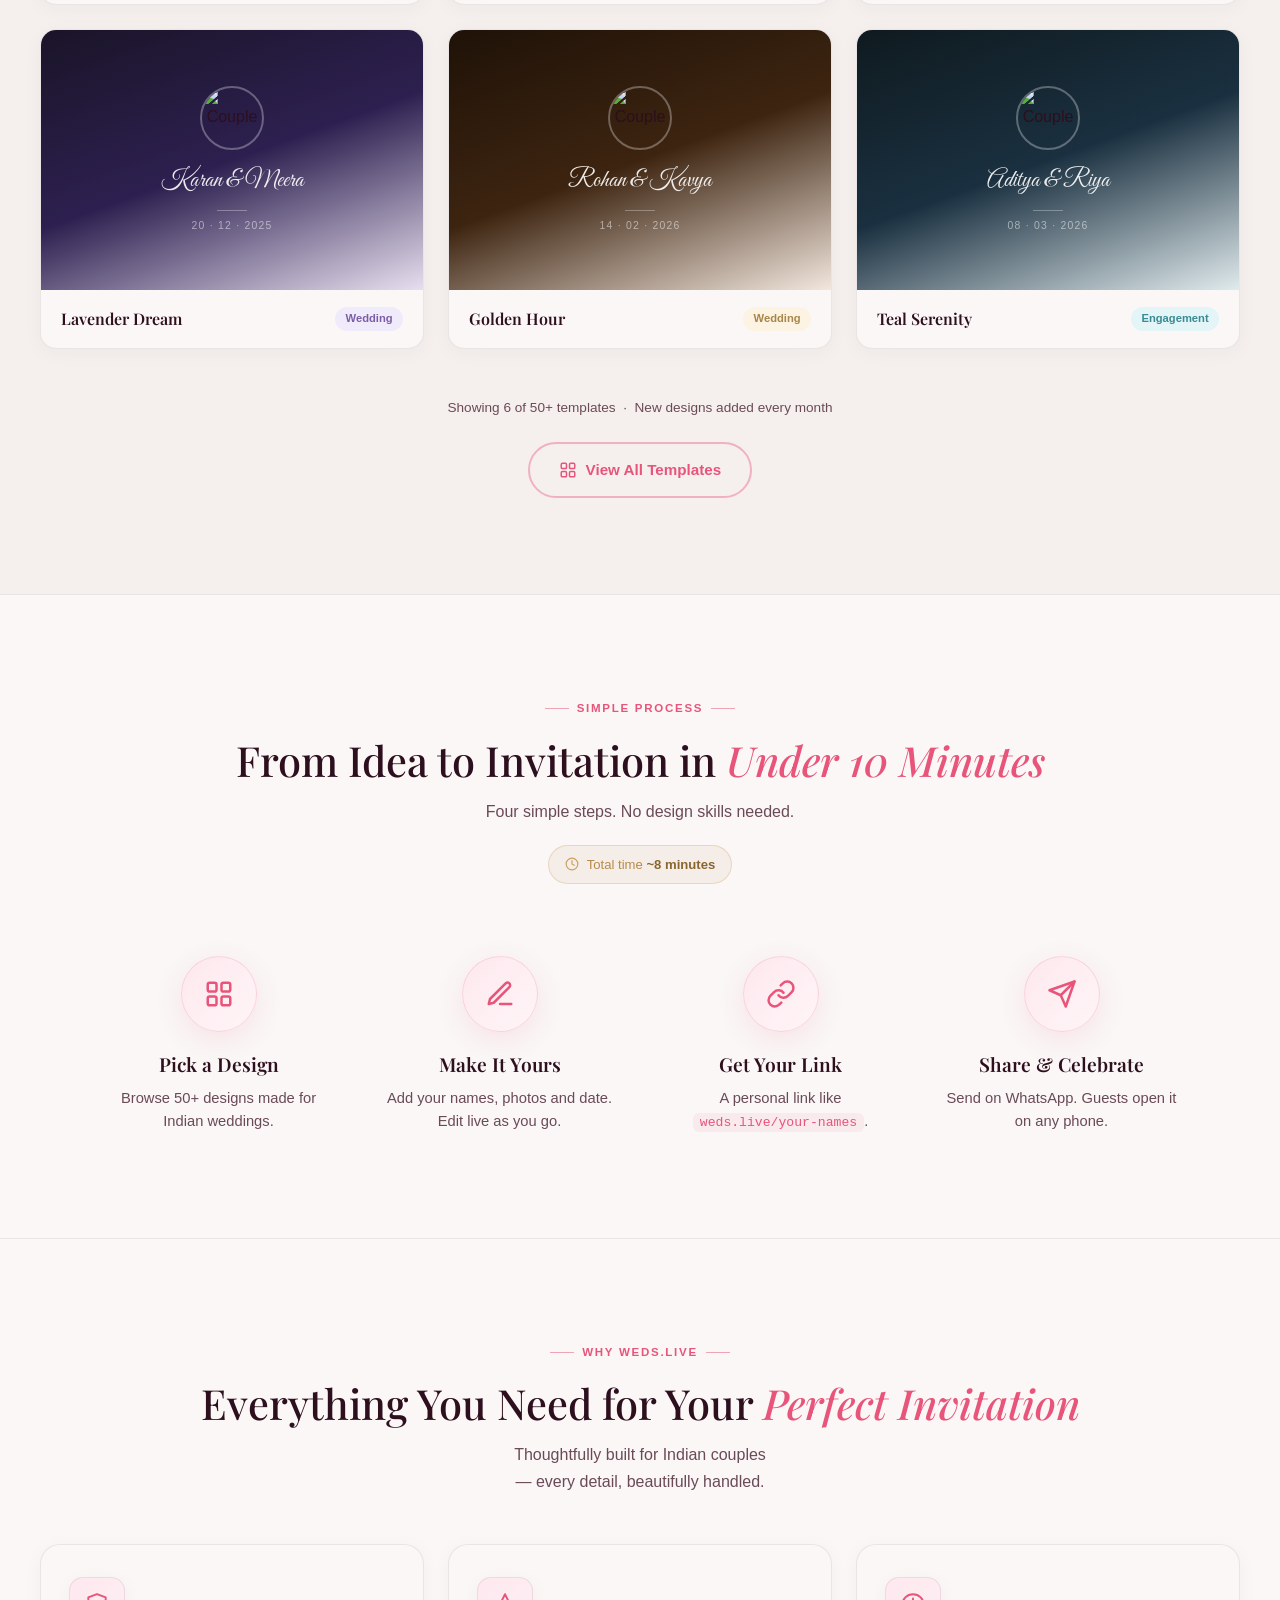
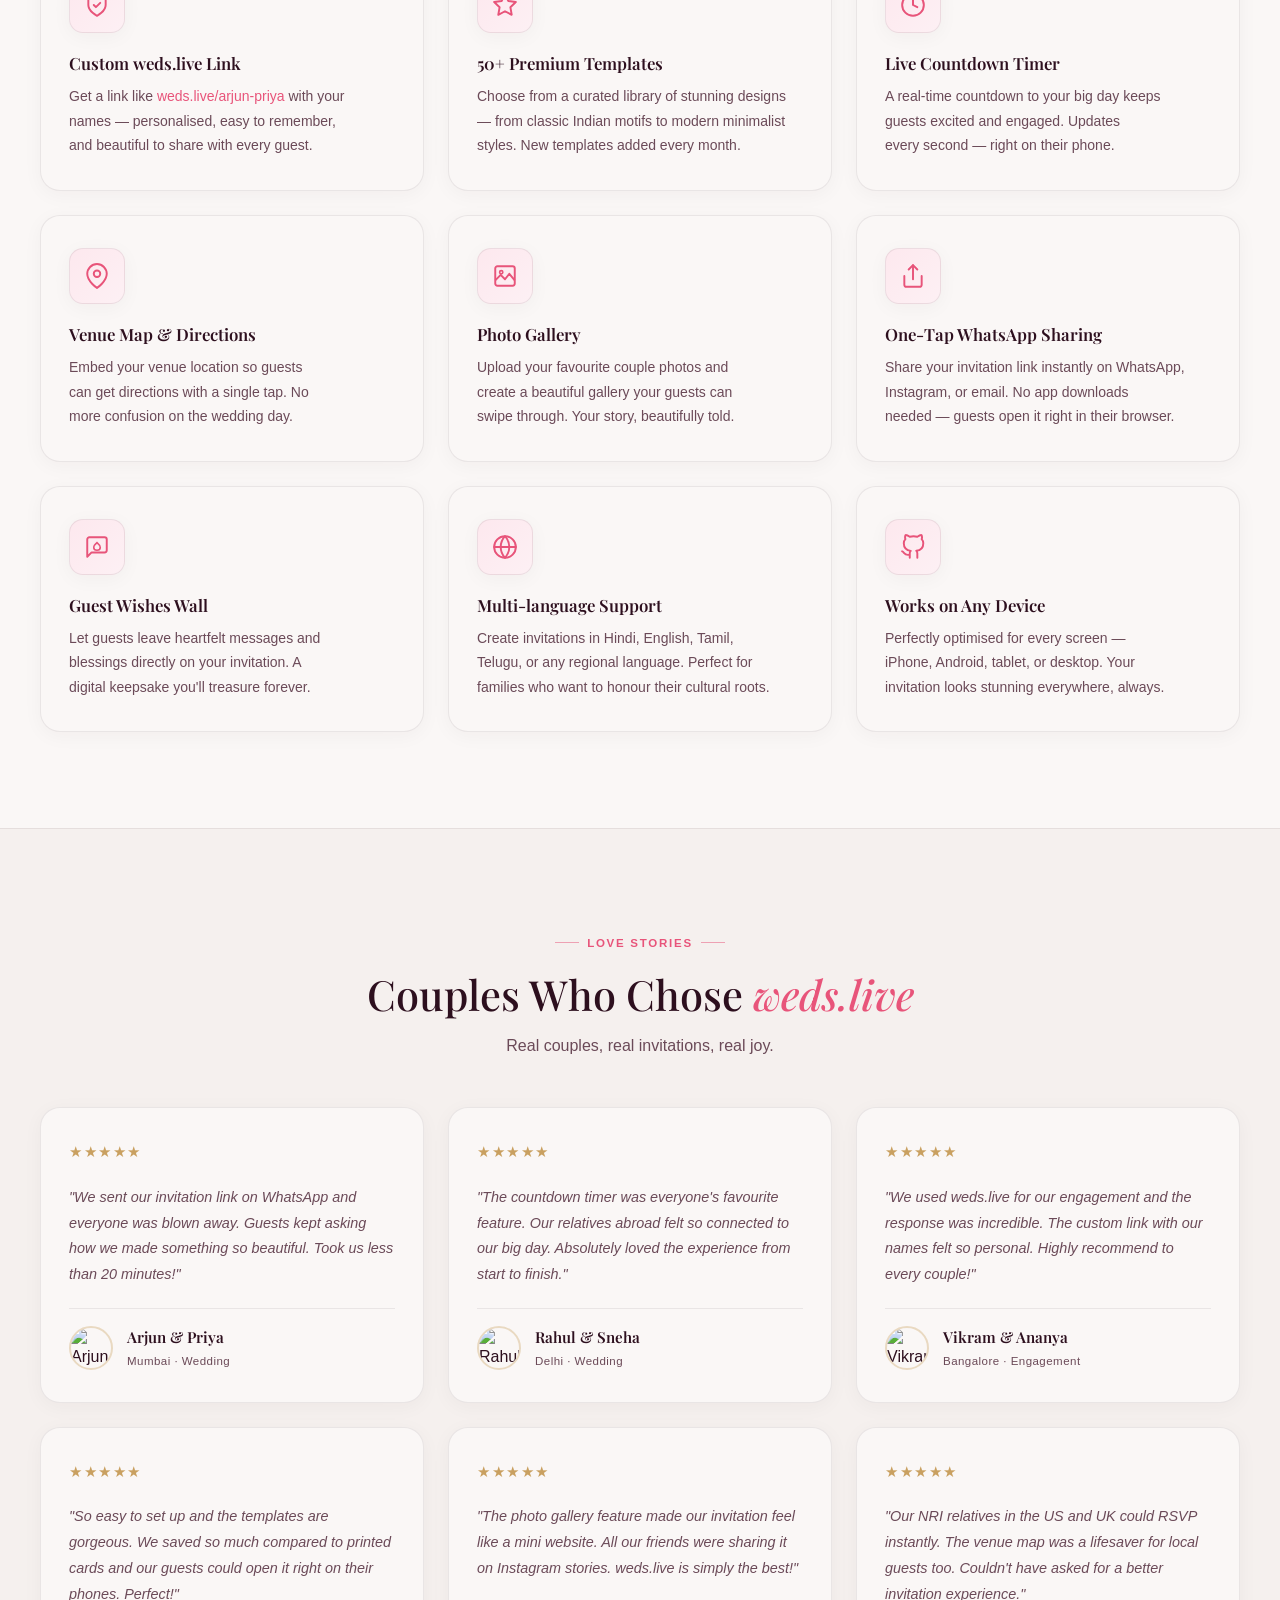
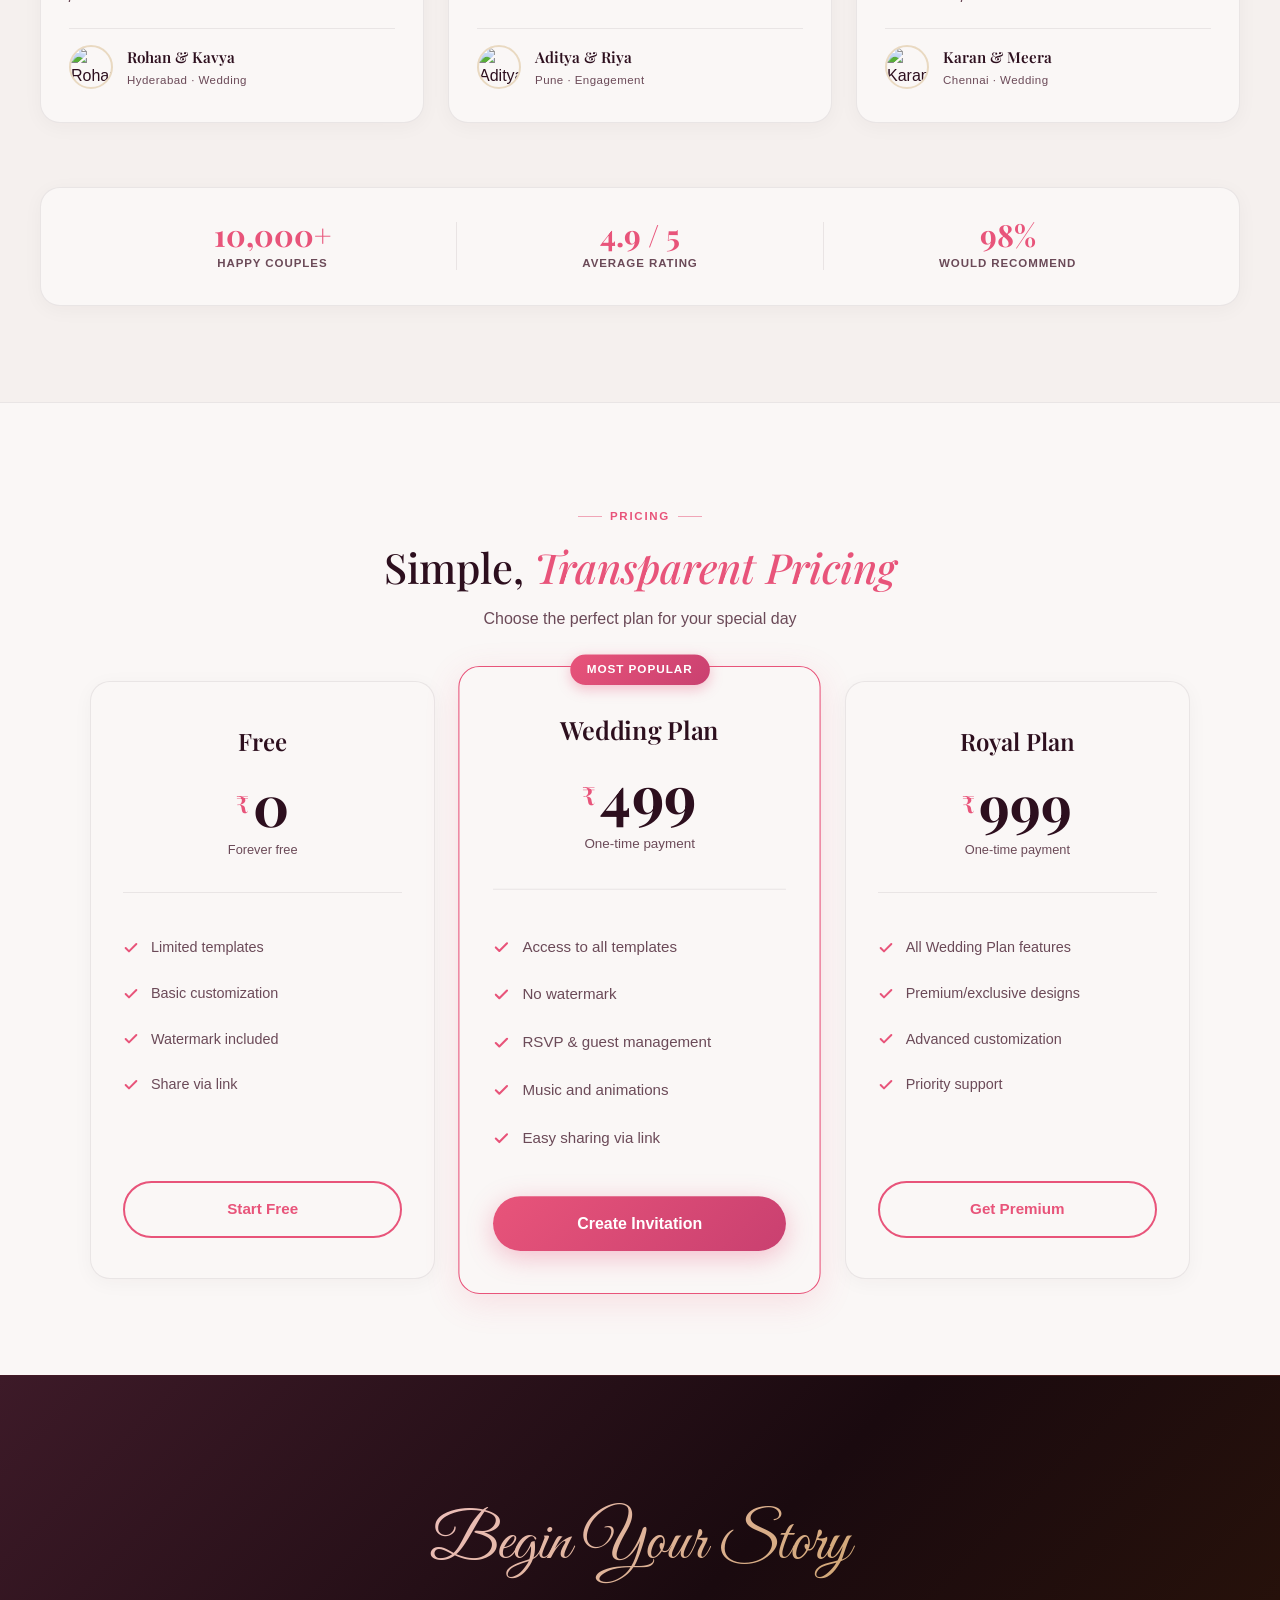
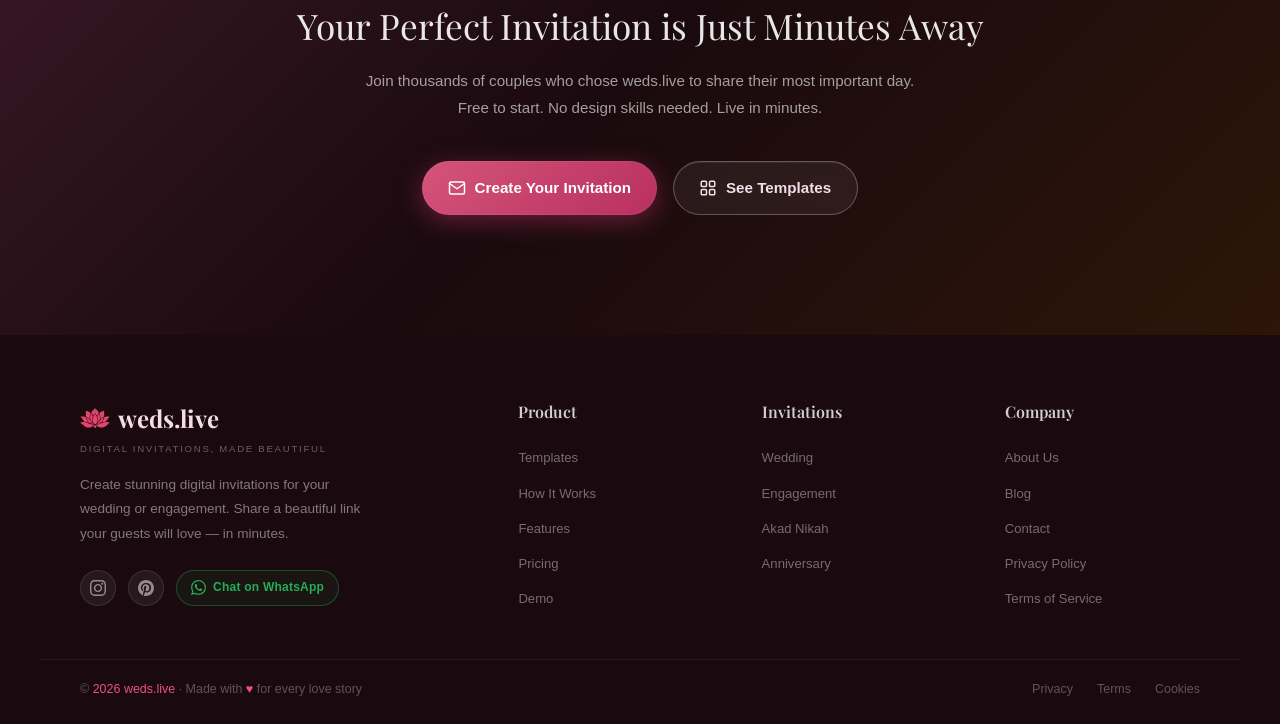
==== commit bacb0714: "Refresh site: SEO/a11y/perf improvements, simplified Simple Process, Templates above How It Works - " ====
--- a/index.html
+++ b/index.html
@@ -3,13 +3,72 @@
 <head>
     <meta charset="UTF-8">
     <meta name="viewport" content="width=device-width, initial-scale=1.0">
-    <title>weds.live — Beautiful Digital Wedding Invitations</title>
+
+    <!-- Primary SEO -->
+    <title>weds.live — Digital Wedding & Engagement Invitations for Indian Couples</title>
+    <meta name="description" content="Create beautiful digital wedding and engagement invitations in minutes. 50+ Indian-inspired templates, RSVP, live countdown, photo gallery and a custom weds.live link to share with every guest.">
+    <meta name="keywords" content="digital wedding invitation, indian wedding invite, e-invite, online wedding card, engagement invitation, weds.live">
+    <meta name="theme-color" content="#e8547a">
+    <meta name="color-scheme" content="light dark">
+    <link rel="canonical" href="https://weds.live/">
+
+    <!-- Favicon -->
+    <link rel="icon" type="image/svg+xml" href="lotus-logo.svg">
+    <link rel="apple-touch-icon" href="lotus-logo.svg">
+
+    <!-- Open Graph -->
+    <meta property="og:type" content="website">
+    <meta property="og:site_name" content="weds.live">
+    <meta property="og:title" content="weds.live — Digital Wedding & Engagement Invitations">
+    <meta property="og:description" content="Beautiful digital invitations for your wedding or engagement, ready in minutes. Share a personalised link your guests will love.">
+    <meta property="og:url" content="https://weds.live/">
+    <meta property="og:image" content="https://weds.live/lotus-logo.svg">
+    <meta property="og:locale" content="en_IN">
+
+    <!-- Twitter -->
+    <meta name="twitter:card" content="summary_large_image">
+    <meta name="twitter:title" content="weds.live — Digital Wedding & Engagement Invitations">
+    <meta name="twitter:description" content="Beautiful digital invitations for your wedding or engagement, ready in minutes.">
+    <meta name="twitter:image" content="https://weds.live/lotus-logo.svg">
+
+    <!-- Performance: connect to font + image hosts early -->
     <link rel="preconnect" href="https://fonts.googleapis.com">
     <link rel="preconnect" href="https://fonts.gstatic.com" crossorigin>
-    <link href="https://fonts.googleapis.com/css2?family=Great+Vibes&family=Playfair+Display:wght@400;500;600;700;800;900&display=swap" rel="stylesheet">
-    <link rel="stylesheet" href="styles.css?v=30">
+    <link rel="dns-prefetch" href="https://images.unsplash.com">
+    <link rel="preconnect" href="https://images.unsplash.com" crossorigin>
+
+    <!-- Fonts: trimmed to weights actually used -->
+    <link href="https://fonts.googleapis.com/css2?family=Great+Vibes&family=Playfair+Display:wght@300;400;500;600;700&display=swap" rel="stylesheet">
+
+    <!-- Styles -->
+    <link rel="stylesheet" href="styles.css?v=34">
+
+    <!-- App script (deferred so it doesn't block render) -->
+    <script src="script.js?v=3" defer></script>
+
+    <!-- Structured data -->
+    <script type="application/ld+json">
+    {
+        "@context": "https://schema.org",
+        "@type": "WebSite",
+        "name": "weds.live",
+        "url": "https://weds.live/",
+        "description": "Digital wedding and engagement invitations for Indian couples.",
+        "publisher": {
+            "@type": "Organization",
+            "name": "weds.live",
+            "url": "https://weds.live/",
+            "logo": "https://weds.live/lotus-logo.svg"
+        }
+    }
+    </script>
 </head>
 <body>
+    <!-- Apply saved theme before first paint to prevent flash -->
+    <script>try{if(localStorage.getItem('theme')==='dark')document.body.classList.add('dark-mode');}catch(e){}</script>
+
+    <!-- Skip to main content (keyboard / screen reader users) -->
+    <a class="skip-link" href="#main-content">Skip to content</a>
     <!-- Navigation Bar -->
     <nav class="navbar">
         <div class="nav-container">
@@ -20,15 +79,15 @@
                 </a>
             </div>
             
-            <ul class="nav-menu">
+            <ul class="nav-menu" id="primary-nav">
                 <li class="nav-item">
                     <a href="#home" class="nav-link">Home</a>
                 </li>
                 <li class="nav-item">
-                    <a href="#how-it-works" class="nav-link">How It Works</a>
+                    <a href="#templates" class="nav-link">Templates</a>
                 </li>
                 <li class="nav-item">
-                    <a href="#templates" class="nav-link">Templates</a>
+                    <a href="#how-it-works" class="nav-link">How It Works</a>
                 </li>
                 <li class="nav-item">
                     <a href="#features" class="nav-link">Features</a>
@@ -39,31 +98,33 @@
             </ul>
 
             <div class="nav-actions">
-                <button class="theme-toggle" aria-label="Toggle theme">
-                    <svg class="sun-icon" width="20" height="20" viewBox="0 0 20 20" fill="none">
+                <button class="theme-toggle" aria-label="Toggle dark mode" aria-pressed="false">
+                    <svg class="sun-icon" width="20" height="20" viewBox="0 0 20 20" fill="none" aria-hidden="true">
                         <circle cx="10" cy="10" r="4" stroke="currentColor" stroke-width="1.5"/>
                         <path d="M10 2V4M10 16V18M18 10H16M4 10H2M15.66 4.34L14.24 5.76M5.76 14.24L4.34 15.66M15.66 15.66L14.24 14.24M5.76 5.76L4.34 4.34" stroke="currentColor" stroke-width="1.5" stroke-linecap="round"/>
                     </svg>
-                    <svg class="moon-icon" width="20" height="20" viewBox="0 0 20 20" fill="none">
+                    <svg class="moon-icon" width="20" height="20" viewBox="0 0 20 20" fill="none" aria-hidden="true">
                         <path d="M17 10.5C16 14.5 12.5 17 8.5 17C5 17 2 14 2 10.5C2 6.5 4.5 3 8.5 3C8.83 3 9.15 3.03 9.47 3.09C8.55 4.24 8 5.68 8 7.25C8 10.98 11.02 14 14.75 14C15.58 14 16.37 13.85 17.1 13.57C17.03 13.88 17 14.19 17 14.5V10.5Z" stroke="currentColor" stroke-width="1.5" stroke-linejoin="round"/>
                     </svg>
                 </button>
-                <a href="#" class="nav-cta">
+                <a href="#templates" class="nav-cta">
                     Design Invite
-                    <svg width="16" height="16" viewBox="0 0 16 16" fill="none">
+                    <svg width="16" height="16" viewBox="0 0 16 16" fill="none" aria-hidden="true">
                         <path d="M6 3L11 8L6 13" stroke="currentColor" stroke-width="2" stroke-linecap="round" stroke-linejoin="round"/>
                     </svg>
                 </a>
             </div>
-            
-            <div class="hamburger">
+
+            <button class="hamburger" type="button" aria-label="Open menu" aria-expanded="false" aria-controls="primary-nav">
                 <span class="bar"></span>
                 <span class="bar"></span>
                 <span class="bar"></span>
-            </div>
+            </button>
         </div>
         <div class="nav-progress"></div>
     </nav>
+
+    <main id="main-content">
 
     <!-- Hero Section -->
     <section class="hero" id="home">
@@ -98,7 +159,7 @@
 
                 <!-- CTA Buttons -->
                 <div class="hero-buttons">
-                    <a href="#" class="btn btn-primary">
+                    <a href="#templates" class="btn btn-primary">
                         <!-- Envelope with pen — create invitation -->
                         <svg width="18" height="18" viewBox="0 0 24 24" fill="none" aria-hidden="true">
                             <path d="M20 4H4C2.9 4 2 4.9 2 6V18C2 19.1 2.9 20 4 20H20C21.1 20 22 19.1 22 18V6C22 4.9 21.1 4 20 4Z" stroke="currentColor" stroke-width="2" stroke-linejoin="round"/>
@@ -161,7 +222,7 @@
                                     <!-- Couple photo avatar -->
                                     <div class="iphone-avatar">
                                         <div class="iphone-avatar-inner">
-                                            <img src="https://images.unsplash.com/photo-1529636798458-92182e662485?w=300&h=300&fit=crop&crop=center" alt="Couple" style="width:100%;height:100%;object-fit:cover;border-radius:50%;display:block;"/>
+                                            <img src="https://images.unsplash.com/photo-1529636798458-92182e662485?w=300&h=300&fit=crop&crop=center" alt="Couple" width="300" height="300" decoding="async" fetchpriority="high" class="iphone-avatar-img"/>
                                         </div>
                                     </div>
 
@@ -263,80 +324,6 @@
 
     </section>
 
-    <!-- How It Works Section -->
-    <section class="how-section" id="how-it-works">
-        <div class="how-container">
-
-            <div class="how-header">
-                <div class="section-label">Simple Process</div>
-                <h2 class="section-title">Create Your Invitation in <span>4 Easy Steps</span></h2>
-                <p class="section-subtitle">No design skills needed. Ready to share in minutes.</p>
-            </div>
-
-            <div class="steps-grid">
-
-                <div class="step-card">
-                    <div class="step-icon-wrap">
-                        <svg width="28" height="28" viewBox="0 0 24 24" fill="none" aria-hidden="true">
-                            <rect x="3" y="3" width="7" height="7" rx="1.5" stroke="currentColor" stroke-width="1.8"/>
-                            <rect x="14" y="3" width="7" height="7" rx="1.5" stroke="currentColor" stroke-width="1.8"/>
-                            <rect x="3" y="14" width="7" height="7" rx="1.5" stroke="currentColor" stroke-width="1.8"/>
-                            <rect x="14" y="14" width="7" height="7" rx="1.5" stroke="currentColor" stroke-width="1.8"/>
-                        </svg>
-                        <span class="step-number">1</span>
-                    </div>
-                    <h3 class="step-title">Pick a Design</h3>
-                    <p class="step-desc">Choose from 50+ beautiful styles for weddings and engagements.</p>
-                </div>
-
-                <div class="step-connector" aria-hidden="true"></div>
-
-                <div class="step-card">
-                    <div class="step-icon-wrap">
-                        <svg width="28" height="28" viewBox="0 0 24 24" fill="none" aria-hidden="true">
-                            <path d="M12 20h9" stroke="currentColor" stroke-width="1.8" stroke-linecap="round"/>
-                            <path d="M16.5 3.5a2.121 2.121 0 0 1 3 3L7 19l-4 1 1-4L16.5 3.5z" stroke="currentColor" stroke-width="1.8" stroke-linejoin="round"/>
-                        </svg>
-                        <span class="step-number">2</span>
-                    </div>
-                    <h3 class="step-title">Add Your Details</h3>
-                    <p class="step-desc">Enter names, date, venue and upload your favourite photos.</p>
-                </div>
-
-                <div class="step-connector" aria-hidden="true"></div>
-
-                <div class="step-card">
-                    <div class="step-icon-wrap">
-                        <svg width="28" height="28" viewBox="0 0 24 24" fill="none" aria-hidden="true">
-                            <path d="M10 13a5 5 0 0 0 7.54.54l3-3a5 5 0 0 0-7.07-7.07l-1.72 1.71" stroke="currentColor" stroke-width="1.8" stroke-linecap="round" stroke-linejoin="round"/>
-                            <path d="M14 11a5 5 0 0 0-7.54-.54l-3 3a5 5 0 0 0 7.07 7.07l1.71-1.71" stroke="currentColor" stroke-width="1.8" stroke-linecap="round" stroke-linejoin="round"/>
-                        </svg>
-                        <span class="step-number">3</span>
-                    </div>
-                    <h3 class="step-title">Get Your Link</h3>
-                    <p class="step-desc">Get a beautiful link like <em>weds.live/arjun-priya</em> instantly.</p>
-                </div>
-
-                <div class="step-connector" aria-hidden="true"></div>
-
-                <div class="step-card">
-                    <div class="step-icon-wrap">
-                        <svg width="28" height="28" viewBox="0 0 24 24" fill="none" aria-hidden="true">
-                            <path d="M4 12v8a2 2 0 0 0 2 2h12a2 2 0 0 0 2-2v-8" stroke="currentColor" stroke-width="1.8" stroke-linecap="round" stroke-linejoin="round"/>
-                            <polyline points="16 6 12 2 8 6" stroke="currentColor" stroke-width="1.8" stroke-linecap="round" stroke-linejoin="round"/>
-                            <line x1="12" y1="2" x2="12" y2="15" stroke="currentColor" stroke-width="1.8" stroke-linecap="round"/>
-                        </svg>
-                        <span class="step-number">4</span>
-                    </div>
-                    <h3 class="step-title">Share & Celebrate</h3>
-                    <p class="step-desc">Share on WhatsApp, Instagram or email. Guests open it instantly.</p>
-                </div>
-
-            </div>
-
-        </div>
-    </section>
-
     <!-- Templates Section -->
     <section class="templates-section" id="templates">
         <div class="templates-container">
@@ -360,7 +347,7 @@
                 <div class="template-card" data-category="wedding">
                     <div class="template-preview tpl-1">
                         <div class="template-preview-inner">
-                            <img src="https://images.unsplash.com/photo-1529636798458-92182e662485?w=120&h=120&fit=crop&q=70" alt="Couple" class="tpl-couple-img"/>
+                            <img src="https://images.unsplash.com/photo-1529636798458-92182e662485?w=120&h=120&fit=crop&q=70" alt="Couple" width="120" height="120" loading="lazy" decoding="async" class="tpl-couple-img"/>
                             <div class="tpl-couple-name">Arjun &amp; Priya</div>
                             <div class="tpl-deco-line"></div>
                             <div class="tpl-date">12 · 07 · 2025</div>
@@ -378,7 +365,7 @@
                 <div class="template-card" data-category="wedding">
                     <div class="template-preview tpl-2">
                         <div class="template-preview-inner">
-                            <img src="https://images.unsplash.com/photo-1606216794074-735e91aa2c92?w=120&h=120&fit=crop&q=70" alt="Couple" class="tpl-couple-img"/>
+                            <img src="https://images.unsplash.com/photo-1606216794074-735e91aa2c92?w=120&h=120&fit=crop&q=70" alt="Couple" width="120" height="120" loading="lazy" decoding="async" class="tpl-couple-img"/>
                             <div class="tpl-couple-name">Rahul &amp; Sneha</div>
                             <div class="tpl-deco-line"></div>
                             <div class="tpl-date">28 · 09 · 2025</div>
@@ -396,7 +383,7 @@
                 <div class="template-card" data-category="engagement">
                     <div class="template-preview tpl-3">
                         <div class="template-preview-inner">
-                            <img src="https://images.unsplash.com/photo-1583939003579-730e3918a45a?w=120&h=120&fit=crop&q=70" alt="Couple" class="tpl-couple-img"/>
+                            <img src="https://images.unsplash.com/photo-1583939003579-730e3918a45a?w=120&h=120&fit=crop&q=70" alt="Couple" width="120" height="120" loading="lazy" decoding="async" class="tpl-couple-img"/>
                             <div class="tpl-couple-name">Vikram &amp; Ananya</div>
                             <div class="tpl-deco-line"></div>
                             <div class="tpl-date">05 · 11 · 2025</div>
@@ -414,7 +401,7 @@
                 <div class="template-card" data-category="wedding">
                     <div class="template-preview tpl-4">
                         <div class="template-preview-inner">
-                            <img src="https://images.unsplash.com/photo-1519225421980-715cb0215aed?w=120&h=120&fit=crop&q=70" alt="Couple" class="tpl-couple-img"/>
+                            <img src="https://images.unsplash.com/photo-1519225421980-715cb0215aed?w=120&h=120&fit=crop&q=70" alt="Couple" width="120" height="120" loading="lazy" decoding="async" class="tpl-couple-img"/>
                             <div class="tpl-couple-name">Karan &amp; Meera</div>
                             <div class="tpl-deco-line"></div>
                             <div class="tpl-date">20 · 12 · 2025</div>
@@ -432,7 +419,7 @@
                 <div class="template-card" data-category="wedding">
                     <div class="template-preview tpl-5">
                         <div class="template-preview-inner">
-                            <img src="https://images.unsplash.com/photo-1511285560929-80b456fea0bc?w=120&h=120&fit=crop&q=70" alt="Couple" class="tpl-couple-img"/>
+                            <img src="https://images.unsplash.com/photo-1511285560929-80b456fea0bc?w=120&h=120&fit=crop&q=70" alt="Couple" width="120" height="120" loading="lazy" decoding="async" class="tpl-couple-img"/>
                             <div class="tpl-couple-name">Rohan &amp; Kavya</div>
                             <div class="tpl-deco-line"></div>
                             <div class="tpl-date">14 · 02 · 2026</div>
@@ -450,7 +437,7 @@
                 <div class="template-card" data-category="engagement">
                     <div class="template-preview tpl-6">
                         <div class="template-preview-inner">
-                            <img src="https://images.unsplash.com/photo-1537633552985-df8429e8048b?w=120&h=120&fit=crop&q=70" alt="Couple" class="tpl-couple-img"/>
+                            <img src="https://images.unsplash.com/photo-1537633552985-df8429e8048b?w=120&h=120&fit=crop&q=70" alt="Couple" width="120" height="120" loading="lazy" decoding="async" class="tpl-couple-img"/>
                             <div class="tpl-couple-name">Aditya &amp; Riya</div>
                             <div class="tpl-deco-line"></div>
                             <div class="tpl-date">08 · 03 · 2026</div>
@@ -470,7 +457,7 @@
             <!-- Bottom CTA -->
             <div class="templates-cta">
                 <p class="templates-cta-note">Showing 6 of 50+ templates &nbsp;·&nbsp; New designs added every month</p>
-                <a href="#" class="btn btn-outline-dark">
+                <a href="#templates" class="btn btn-outline-dark">
                     <svg width="18" height="18" viewBox="0 0 24 24" fill="none" aria-hidden="true">
                         <rect x="3" y="3" width="7" height="7" rx="1.5" stroke="currentColor" stroke-width="2"/>
                         <rect x="14" y="3" width="7" height="7" rx="1.5" stroke="currentColor" stroke-width="2"/>
@@ -484,6 +471,81 @@
         </div>
     </section>
 
+    <!-- How It Works Section -->
+    <section class="how-section" id="how-it-works">
+        <div class="how-container">
+
+            <div class="how-header">
+                <div class="section-label">Simple Process</div>
+                <h2 class="section-title">From Idea to Invitation in <span>Under 10 Minutes</span></h2>
+                <p class="section-subtitle">Four simple steps. No design skills needed.</p>
+
+                <div class="how-time-pill">
+                    <svg width="14" height="14" viewBox="0 0 24 24" fill="none" aria-hidden="true">
+                        <circle cx="12" cy="12" r="10" stroke="currentColor" stroke-width="2"/>
+                        <path d="M12 6V12L16 14" stroke="currentColor" stroke-width="2" stroke-linecap="round"/>
+                    </svg>
+                    <span>Total time <strong>~8 minutes</strong></span>
+                </div>
+            </div>
+
+            <ol class="steps-grid" aria-label="How weds.live works">
+
+                <!-- Step 1 -->
+                <li class="step-card">
+                    <div class="step-icon" aria-hidden="true">
+                        <svg width="30" height="30" viewBox="0 0 24 24" fill="none">
+                            <rect x="3" y="3" width="7" height="7" rx="1.5" stroke="currentColor" stroke-width="2"/>
+                            <rect x="14" y="3" width="7" height="7" rx="1.5" stroke="currentColor" stroke-width="2"/>
+                            <rect x="3" y="14" width="7" height="7" rx="1.5" stroke="currentColor" stroke-width="2"/>
+                            <rect x="14" y="14" width="7" height="7" rx="1.5" stroke="currentColor" stroke-width="2"/>
+                        </svg>
+                    </div>
+                    <h3 class="step-title">Pick a Design</h3>
+                    <p class="step-desc">Browse 50+ designs made for Indian weddings.</p>
+                </li>
+
+                <!-- Step 2 -->
+                <li class="step-card">
+                    <div class="step-icon" aria-hidden="true">
+                        <svg width="30" height="30" viewBox="0 0 24 24" fill="none">
+                            <path d="M12 20h9" stroke="currentColor" stroke-width="2" stroke-linecap="round"/>
+                            <path d="M16.5 3.5a2.121 2.121 0 0 1 3 3L7 19l-4 1 1-4L16.5 3.5z" stroke="currentColor" stroke-width="2" stroke-linejoin="round"/>
+                        </svg>
+                    </div>
+                    <h3 class="step-title">Make It Yours</h3>
+                    <p class="step-desc">Add your names, photos and date. Edit live as you go.</p>
+                </li>
+
+                <!-- Step 3 -->
+                <li class="step-card">
+                    <div class="step-icon" aria-hidden="true">
+                        <svg width="30" height="30" viewBox="0 0 24 24" fill="none">
+                            <path d="M10 13a5 5 0 0 0 7.54.54l3-3a5 5 0 0 0-7.07-7.07l-1.72 1.71" stroke="currentColor" stroke-width="2" stroke-linecap="round"/>
+                            <path d="M14 11a5 5 0 0 0-7.54-.54l-3 3a5 5 0 0 0 7.07 7.07l1.71-1.71" stroke="currentColor" stroke-width="2" stroke-linecap="round"/>
+                        </svg>
+                    </div>
+                    <h3 class="step-title">Get Your Link</h3>
+                    <p class="step-desc">A personal link like <code>weds.live/your-names</code>.</p>
+                </li>
+
+                <!-- Step 4 -->
+                <li class="step-card">
+                    <div class="step-icon" aria-hidden="true">
+                        <svg width="30" height="30" viewBox="0 0 24 24" fill="none">
+                            <path d="M22 2L11 13" stroke="currentColor" stroke-width="2" stroke-linecap="round"/>
+                            <path d="M22 2L15 22L11 13L2 9L22 2Z" stroke="currentColor" stroke-width="2" stroke-linejoin="round"/>
+                        </svg>
+                    </div>
+                    <h3 class="step-title">Share &amp; Celebrate</h3>
+                    <p class="step-desc">Send on WhatsApp. Guests open it on any phone.</p>
+                </li>
+
+            </ol>
+
+        </div>
+    </section>
+
     <!-- Features Section -->
     <section class="features-section" id="features">
         <div class="features-container">
@@ -629,7 +691,7 @@
                     <p class="review-text">"We sent our invitation link on WhatsApp and everyone was blown away. Guests kept asking how we made something so beautiful. Took us less than 20 minutes!"</p>
                     <div class="review-author">
                         <div class="review-avatar">
-                            <img src="https://images.unsplash.com/photo-1529636798458-92182e662485?w=80&h=80&fit=crop&crop=center&q=70" alt="Arjun & Priya"/>
+                            <img src="https://images.unsplash.com/photo-1529636798458-92182e662485?w=80&h=80&fit=crop&crop=center&q=70" alt="Arjun & Priya" width="80" height="80" loading="lazy" decoding="async"/>
                         </div>
                         <div class="review-author-info">
                             <span class="review-name">Arjun &amp; Priya</span>
@@ -645,7 +707,7 @@
                     <p class="review-text">"The countdown timer was everyone's favourite feature. Our relatives abroad felt so connected to our big day. Absolutely loved the experience from start to finish."</p>
                     <div class="review-author">
                         <div class="review-avatar">
-                            <img src="https://images.unsplash.com/photo-1606216794074-735e91aa2c92?w=80&h=80&fit=crop&q=70" alt="Rahul & Sneha"/>
+                            <img src="https://images.unsplash.com/photo-1606216794074-735e91aa2c92?w=80&h=80&fit=crop&q=70" alt="Rahul & Sneha" width="80" height="80" loading="lazy" decoding="async"/>
                         </div>
                         <div class="review-author-info">
                             <span class="review-name">Rahul &amp; Sneha</span>
@@ -661,7 +723,7 @@
                     <p class="review-text">"We used weds.live for our engagement and the response was incredible. The custom link with our names felt so personal. Highly recommend to every couple!"</p>
                     <div class="review-author">
                         <div class="review-avatar">
-                            <img src="https://images.unsplash.com/photo-1583939003579-730e3918a45a?w=80&h=80&fit=crop&q=70" alt="Vikram & Ananya"/>
+                            <img src="https://images.unsplash.com/photo-1583939003579-730e3918a45a?w=80&h=80&fit=crop&q=70" alt="Vikram & Ananya" width="80" height="80" loading="lazy" decoding="async"/>
                         </div>
                         <div class="review-author-info">
                             <span class="review-name">Vikram &amp; Ananya</span>
@@ -677,7 +739,7 @@
                     <p class="review-text">"So easy to set up and the templates are gorgeous. We saved so much compared to printed cards and our guests could open it right on their phones. Perfect!"</p>
                     <div class="review-author">
                         <div class="review-avatar">
-                            <img src="https://images.unsplash.com/photo-1511285560929-80b456fea0bc?w=80&h=80&fit=crop&q=70" alt="Rohan & Kavya"/>
+                            <img src="https://images.unsplash.com/photo-1511285560929-80b456fea0bc?w=80&h=80&fit=crop&q=70" alt="Rohan & Kavya" width="80" height="80" loading="lazy" decoding="async"/>
                         </div>
                         <div class="review-author-info">
                             <span class="review-name">Rohan &amp; Kavya</span>
@@ -693,7 +755,7 @@
                     <p class="review-text">"The photo gallery feature made our invitation feel like a mini website. All our friends were sharing it on Instagram stories. weds.live is simply the best!"</p>
                     <div class="review-author">
                         <div class="review-avatar">
-                            <img src="https://images.unsplash.com/photo-1537633552985-df8429e8048b?w=80&h=80&fit=crop&q=70" alt="Aditya & Riya"/>
+                            <img src="https://images.unsplash.com/photo-1537633552985-df8429e8048b?w=80&h=80&fit=crop&q=70" alt="Aditya & Riya" width="80" height="80" loading="lazy" decoding="async"/>
                         </div>
                         <div class="review-author-info">
                             <span class="review-name">Aditya &amp; Riya</span>
@@ -709,7 +771,7 @@
                     <p class="review-text">"Our NRI relatives in the US and UK could RSVP instantly. The venue map was a lifesaver for local guests too. Couldn't have asked for a better invitation experience."</p>
                     <div class="review-author">
                         <div class="review-avatar">
-                            <img src="https://images.unsplash.com/photo-1519225421980-715cb0215aed?w=80&h=80&fit=crop&q=70" alt="Karan & Meera"/>
+                            <img src="https://images.unsplash.com/photo-1519225421980-715cb0215aed?w=80&h=80&fit=crop&q=70" alt="Karan & Meera" width="80" height="80" loading="lazy" decoding="async"/>
                         </div>
                         <div class="review-author-info">
                             <span class="review-name">Karan &amp; Meera</span>
@@ -789,7 +851,7 @@
                             Share via link
                         </li>
                     </ul>
-                    <a href="#" class="pricing-cta pricing-cta-outline">Start Free</a>
+                    <a href="#templates" class="pricing-cta pricing-cta-outline">Start Free</a>
                 </div>
 
                 <!-- Wedding Plan (Popular) -->
@@ -835,7 +897,7 @@
                             Easy sharing via link
                         </li>
                     </ul>
-                    <a href="#" class="pricing-cta pricing-cta-primary">Create Invitation</a>
+                    <a href="#templates" class="pricing-cta pricing-cta-primary">Create Invitation</a>
                 </div>
 
                 <!-- Royal Plan -->
@@ -874,7 +936,7 @@
                             Priority support
                         </li>
                     </ul>
-                    <a href="#" class="pricing-cta pricing-cta-outline">Get Premium</a>
+                    <a href="#templates" class="pricing-cta pricing-cta-outline">Get Premium</a>
                 </div>
 
             </div>
@@ -892,7 +954,7 @@
                 Free to start. No design skills needed. Live in minutes.
             </p>
             <div class="cta-actions">
-                <a href="#" class="btn btn-primary">
+                <a href="#templates" class="btn btn-primary">
                     <svg width="18" height="18" viewBox="0 0 24 24" fill="none" aria-hidden="true">
                         <path d="M20 4H4C2.9 4 2 4.9 2 6V18C2 19.1 2.9 20 4 20H20C21.1 20 22 19.1 22 18V6C22 4.9 21.1 4 20 4Z" stroke="currentColor" stroke-width="2" stroke-linejoin="round"/>
                         <path d="M2 6L12 13L22 6" stroke="currentColor" stroke-width="2" stroke-linecap="round" stroke-linejoin="round"/>
@@ -912,6 +974,8 @@
         </div>
     </section>
 
+    </main>
+
     <!-- Footer -->
     <footer class="footer">
         <div class="footer-container">
@@ -952,9 +1016,9 @@
                 <h4 class="footer-col-title">Product</h4>
                 <ul class="footer-links">
                     <li><a href="#templates">Templates</a></li>
+                    <li><a href="#how-it-works">How It Works</a></li>
                     <li><a href="#features">Features</a></li>
                     <li><a href="#pricing">Pricing</a></li>
-                    <li><a href="#how-it-works">How It Works</a></li>
                     <li><a href="#">Demo</a></li>
                 </ul>
             </div>
@@ -986,7 +1050,7 @@
 
         <!-- Bottom bar -->
         <div class="footer-bottom">
-            <p class="footer-copy">© 2025 <span>weds.live</span> · Made with <span class="footer-heart">♥</span> for every love story</p>
+            <p class="footer-copy">© <span id="footer-year">2026</span> <span>weds.live</span> · Made with <span class="footer-heart">♥</span> for every love story</p>
             <div class="footer-bottom-links">
                 <a href="#">Privacy</a>
                 <a href="#">Terms</a>
@@ -995,6 +1059,5 @@
         </div>
     </footer>
 
-    <script src="script.js"></script>
 </body>
 </html>
--- a/styles.css
+++ b/styles.css
@@ -3,6 +3,57 @@
     margin: 0;
     padding: 0;
     box-sizing: border-box;
+}
+
+html {
+    scroll-behavior: smooth;
+}
+
+/* Anchor target offset so fixed navbar doesn't cover headings */
+section[id] {
+    scroll-margin-top: var(--nav-height, 70px);
+}
+
+/* Skip link — visible only when focused */
+.skip-link {
+    position: absolute;
+    top: -100px;
+    left: 1rem;
+    background: var(--primary-color, #e8547a);
+    color: #fff;
+    padding: 0.6rem 1rem;
+    border-radius: 8px;
+    z-index: 10000;
+    text-decoration: none;
+    font-weight: 600;
+    transition: top 0.2s ease;
+}
+.skip-link:focus {
+    top: 1rem;
+    outline: 2px solid #fff;
+    outline-offset: 2px;
+}
+
+/* Avatar image inside the iPhone mockup (replaces inline style) */
+.iphone-avatar-img {
+    width: 100%;
+    height: 100%;
+    object-fit: cover;
+    border-radius: 50%;
+    display: block;
+}
+
+/* Respect reduced-motion preferences */
+@media (prefers-reduced-motion: reduce) {
+    *,
+    *::before,
+    *::after {
+        animation-duration: 0.001ms !important;
+        animation-iteration-count: 1 !important;
+        transition-duration: 0.001ms !important;
+        scroll-behavior: auto !important;
+    }
+    html { scroll-behavior: auto; }
 }
 
 :root {
@@ -234,6 +285,15 @@
     cursor: pointer;
     flex-direction: column;
     gap: 5px;
+    background: transparent;
+    border: 0;
+    padding: 6px;
+    border-radius: 6px;
+}
+
+.hamburger:focus-visible {
+    outline: 2px solid var(--primary-color);
+    outline-offset: 2px;
 }
 
 .bar {
@@ -1030,11 +1090,12 @@
     .iphone-card-rsvp { padding: 10px 32px; font-size: 0.65rem; }
 }
 
-/* How It Works Section */
+/* How It Works Section - Interactive Timeline */
 .how-section {
     background: var(--background);
     padding: 96px 40px;
     border-top: 1px solid var(--border-light);
+    position: relative;
 }
 
 body.dark-mode .how-section {
@@ -1049,7 +1110,7 @@
 
 .how-header {
     text-align: center;
-    margin-bottom: 64px;
+    margin-bottom: 48px;
 }
 
 .section-label {
@@ -1106,69 +1167,86 @@
     color: rgba(245, 221, 232, 0.55);
 }
 
+/* Timeline Progress Overview */
+/* ────────────────────────────────────────────────
+   "Simple Process" steps — clean, icon-led layout
+   Designed to read at a glance for both literate
+   and non-literate viewers (icon carries meaning,
+   text reinforces it).
+   ──────────────────────────────────────────────── */
+
+/* Total-time pill under the section title */
+.how-time-pill {
+    display: inline-flex;
+    align-items: center;
+    gap: 0.5rem;
+    margin-top: 1.25rem;
+    padding: 0.5rem 1rem;
+    border-radius: 50px;
+    background: rgba(201, 160, 96, 0.1);
+    border: 1px solid rgba(201, 160, 96, 0.3);
+    font-size: 0.82rem;
+    color: #b88a4a;
+    font-weight: 500;
+}
+.how-time-pill svg { color: #c9a060; flex-shrink: 0; }
+.how-time-pill strong { font-weight: 700; color: #8a6630; }
+body.dark-mode .how-time-pill { color: #c9a060; }
+body.dark-mode .how-time-pill strong { color: #e8c88a; }
+
+/* Steps grid */
 .steps-grid {
+    list-style: none;
+    margin: 64px auto 0;
+    padding: 0;
+    max-width: 1100px;
     display: grid;
-    grid-template-columns: 1fr auto 1fr auto 1fr auto 1fr;
-    align-items: start;
-    gap: 0;
+    grid-template-columns: repeat(4, 1fr);
+    gap: 1.5rem;
 }
 
 .step-card {
     text-align: center;
-    padding: 0 16px;
-}
-
-.step-icon-wrap {
-    width: 72px;
-    height: 72px;
+    padding: 0.5rem 0.75rem;
+}
+
+/* Soft tinted icon — same colour family as the brand
+   without shouting like a CTA button */
+.step-icon {
+    width: 76px;
+    height: 76px;
+    margin: 0 auto 1.25rem;
     border-radius: 50%;
-    background: linear-gradient(135deg, #fde8ee, #fdf0f4);
-    border: 2px solid var(--border-light);
     display: flex;
     align-items: center;
     justify-content: center;
-    margin: 0 auto 1.25rem;
     color: var(--primary-color);
+    background: linear-gradient(135deg, #fde8ee 0%, #fff5f7 100%);
+    border: 1px solid rgba(232, 84, 122, 0.18);
+    box-shadow: 0 8px 28px rgba(232, 84, 122, 0.12);
     position: relative;
     transition: var(--transition);
-    box-shadow: var(--shadow-light);
-}
-
-body.dark-mode .step-icon-wrap {
-    background: rgba(232, 84, 122, 0.1);
-    border-color: rgba(232, 84, 122, 0.25);
-}
-
-.step-card:hover .step-icon-wrap {
-    background: linear-gradient(135deg, var(--primary-color), var(--secondary-color));
-    border-color: transparent;
-    color: #fff;
-    transform: scale(1.08);
-    box-shadow: 0 8px 24px rgba(232, 84, 122, 0.35);
-}
-
-.step-number {
-    position: absolute;
-    top: -6px;
-    right: -6px;
-    width: 22px;
-    height: 22px;
-    background: #c9a060;
-    color: #fff;
-    border-radius: 50%;
-    font-size: 0.62rem;
-    font-weight: 700;
-    display: flex;
-    align-items: center;
-    justify-content: center;
+}
+
+body.dark-mode .step-icon {
+    background: linear-gradient(135deg, rgba(232, 84, 122, 0.15) 0%, rgba(201, 160, 96, 0.08) 100%);
+    border-color: rgba(232, 84, 122, 0.3);
+    color: #f5a3b8;
+    box-shadow: 0 8px 28px rgba(0, 0, 0, 0.25);
+}
+
+.step-card:hover .step-icon {
+    transform: translateY(-3px);
+    box-shadow: 0 12px 32px rgba(232, 84, 122, 0.22);
 }
 
 .step-title {
     font-family: 'Playfair Display', serif;
-    font-size: 1.1rem;
+    font-size: 1.2rem;
     font-weight: 600;
-    color: #2d0f1e;
-    margin-bottom: 0.5rem;
+    color: var(--text-dark);
+    margin-bottom: 0.55rem;
+    line-height: 1.35;
 }
 
 body.dark-mode .step-title {
@@ -1176,59 +1254,45 @@
 }
 
 .step-desc {
-    font-size: 0.875rem;
+    font-size: 0.92rem;
+    line-height: 1.6;
     color: var(--text-light);
-    line-height: 1.7;
-    text-wrap: balance;
+    max-width: 240px;
+    margin: 0 auto;
 }
 
 body.dark-mode .step-desc {
-    color: rgba(245, 221, 232, 0.55);
-}
-
-.step-desc em {
+    color: rgba(245, 221, 232, 0.65);
+}
+
+.step-desc code {
+    font-family: 'Monaco', 'Courier New', monospace;
+    font-size: 0.82rem;
+    background: rgba(232, 84, 122, 0.08);
     color: var(--primary-color);
-    font-style: normal;
-    font-weight: 500;
-}
-
-.step-connector {
-    width: 48px;
-    height: 2px;
-    background: linear-gradient(90deg, rgba(232, 84, 122, 0.3), rgba(201, 160, 96, 0.3));
-    margin-top: 35px;
-    flex-shrink: 0;
-    position: relative;
-}
-
-.step-connector::after {
-    content: '';
-    position: absolute;
-    right: -4px;
-    top: -3px;
-    width: 8px;
-    height: 8px;
-    border-top: 2px solid rgba(201, 160, 96, 0.5);
-    border-right: 2px solid rgba(201, 160, 96, 0.5);
-    transform: rotate(45deg);
-}
-
+    padding: 0.1rem 0.45rem;
+    border-radius: 6px;
+    white-space: nowrap;
+}
+
+body.dark-mode .step-desc code {
+    background: rgba(232, 84, 122, 0.15);
+}
+
+/* Responsive */
 @media screen and (max-width: 968px) {
     .how-section {
         padding: 72px 24px;
     }
 
     .steps-grid {
-        grid-template-columns: 1fr 1fr;
+        grid-template-columns: repeat(2, 1fr);
         gap: 2.5rem 1.5rem;
-    }
-
-    .step-connector {
-        display: none;
-    }
-}
-
-@media screen and (max-width: 480px) {
+        margin-top: 48px;
+    }
+}
+
+@media screen and (max-width: 560px) {
     .how-section {
         padding: 60px 20px;
     }
@@ -1236,8 +1300,29 @@
     .steps-grid {
         grid-template-columns: 1fr;
         gap: 2rem;
-    }
-}
+        max-width: 360px;
+    }
+
+    .step-icon {
+        width: 68px;
+        height: 68px;
+        margin-bottom: 1rem;
+    }
+
+    .step-icon svg {
+        width: 26px;
+        height: 26px;
+    }
+
+    .step-title {
+        font-size: 1.1rem;
+    }
+
+    .step-desc {
+        font-size: 0.88rem;
+    }
+}
+
 
 /* Templates Section */
 .templates-section {
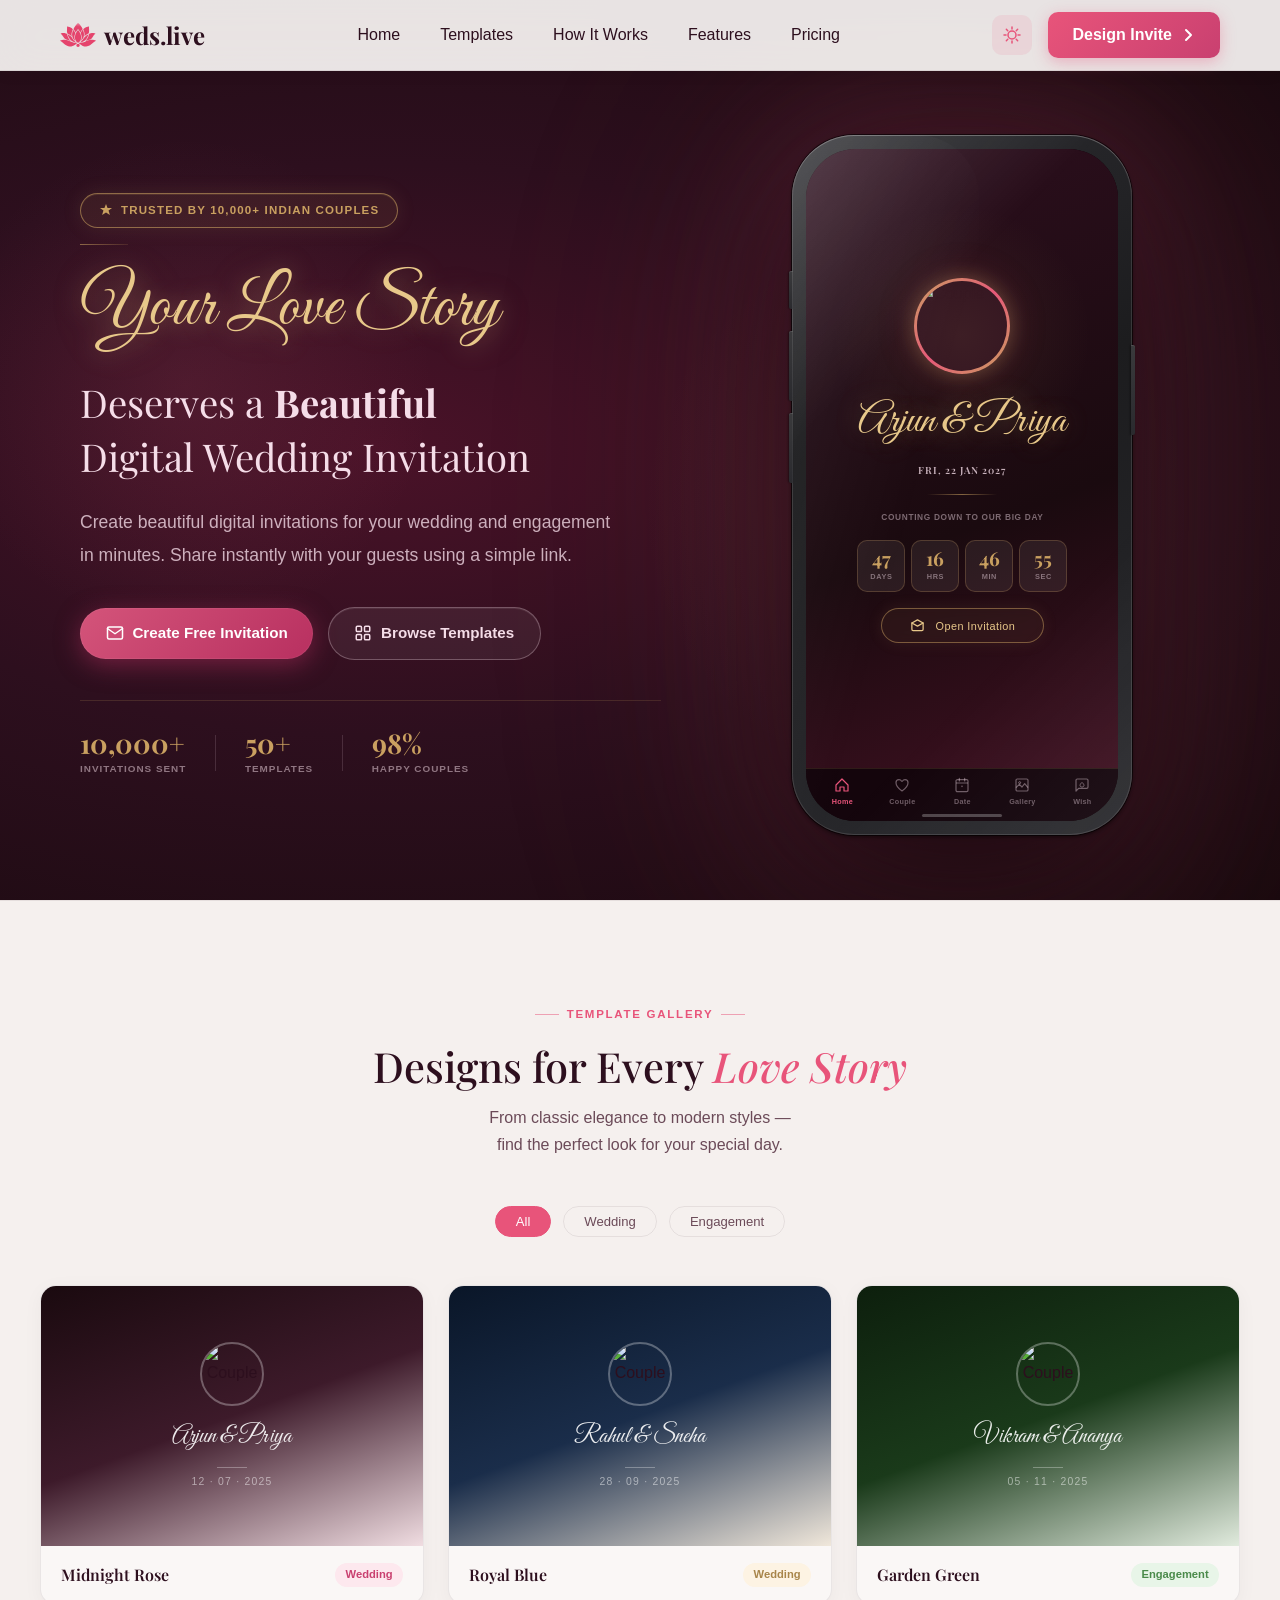
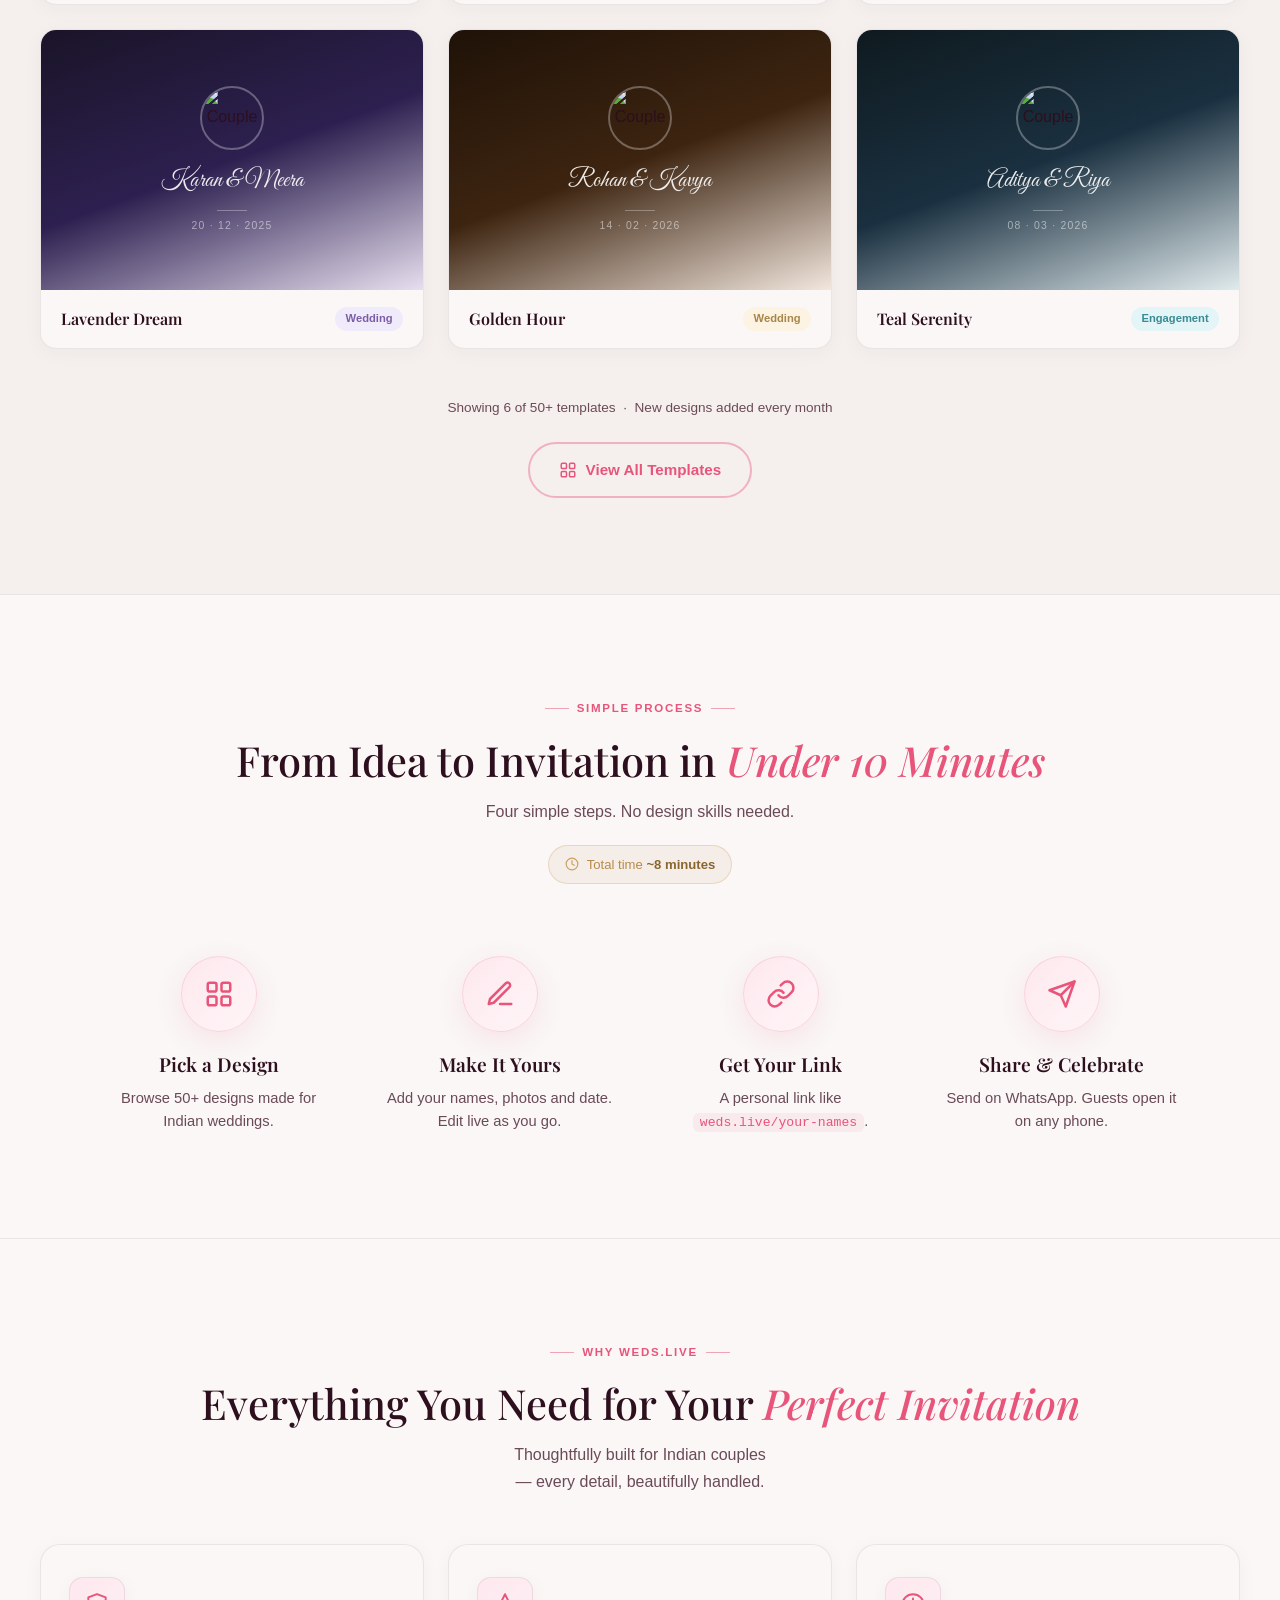
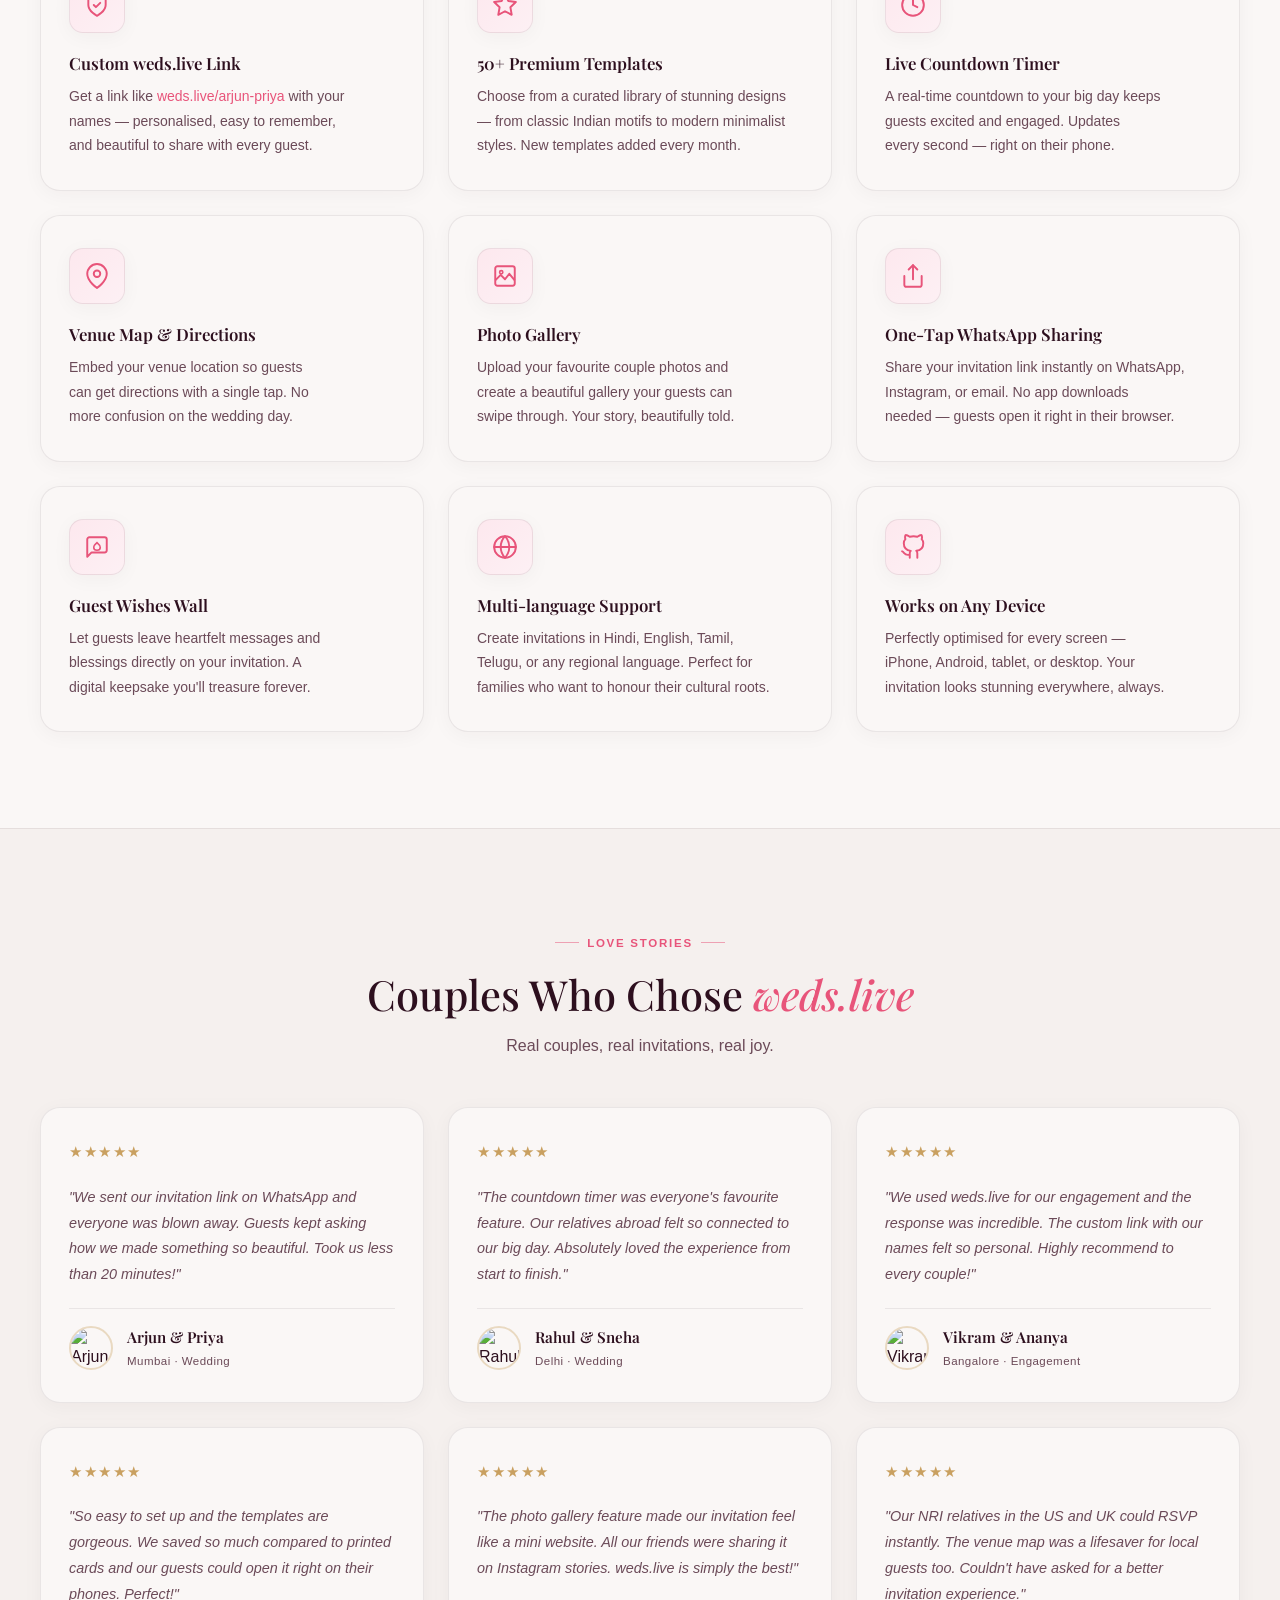
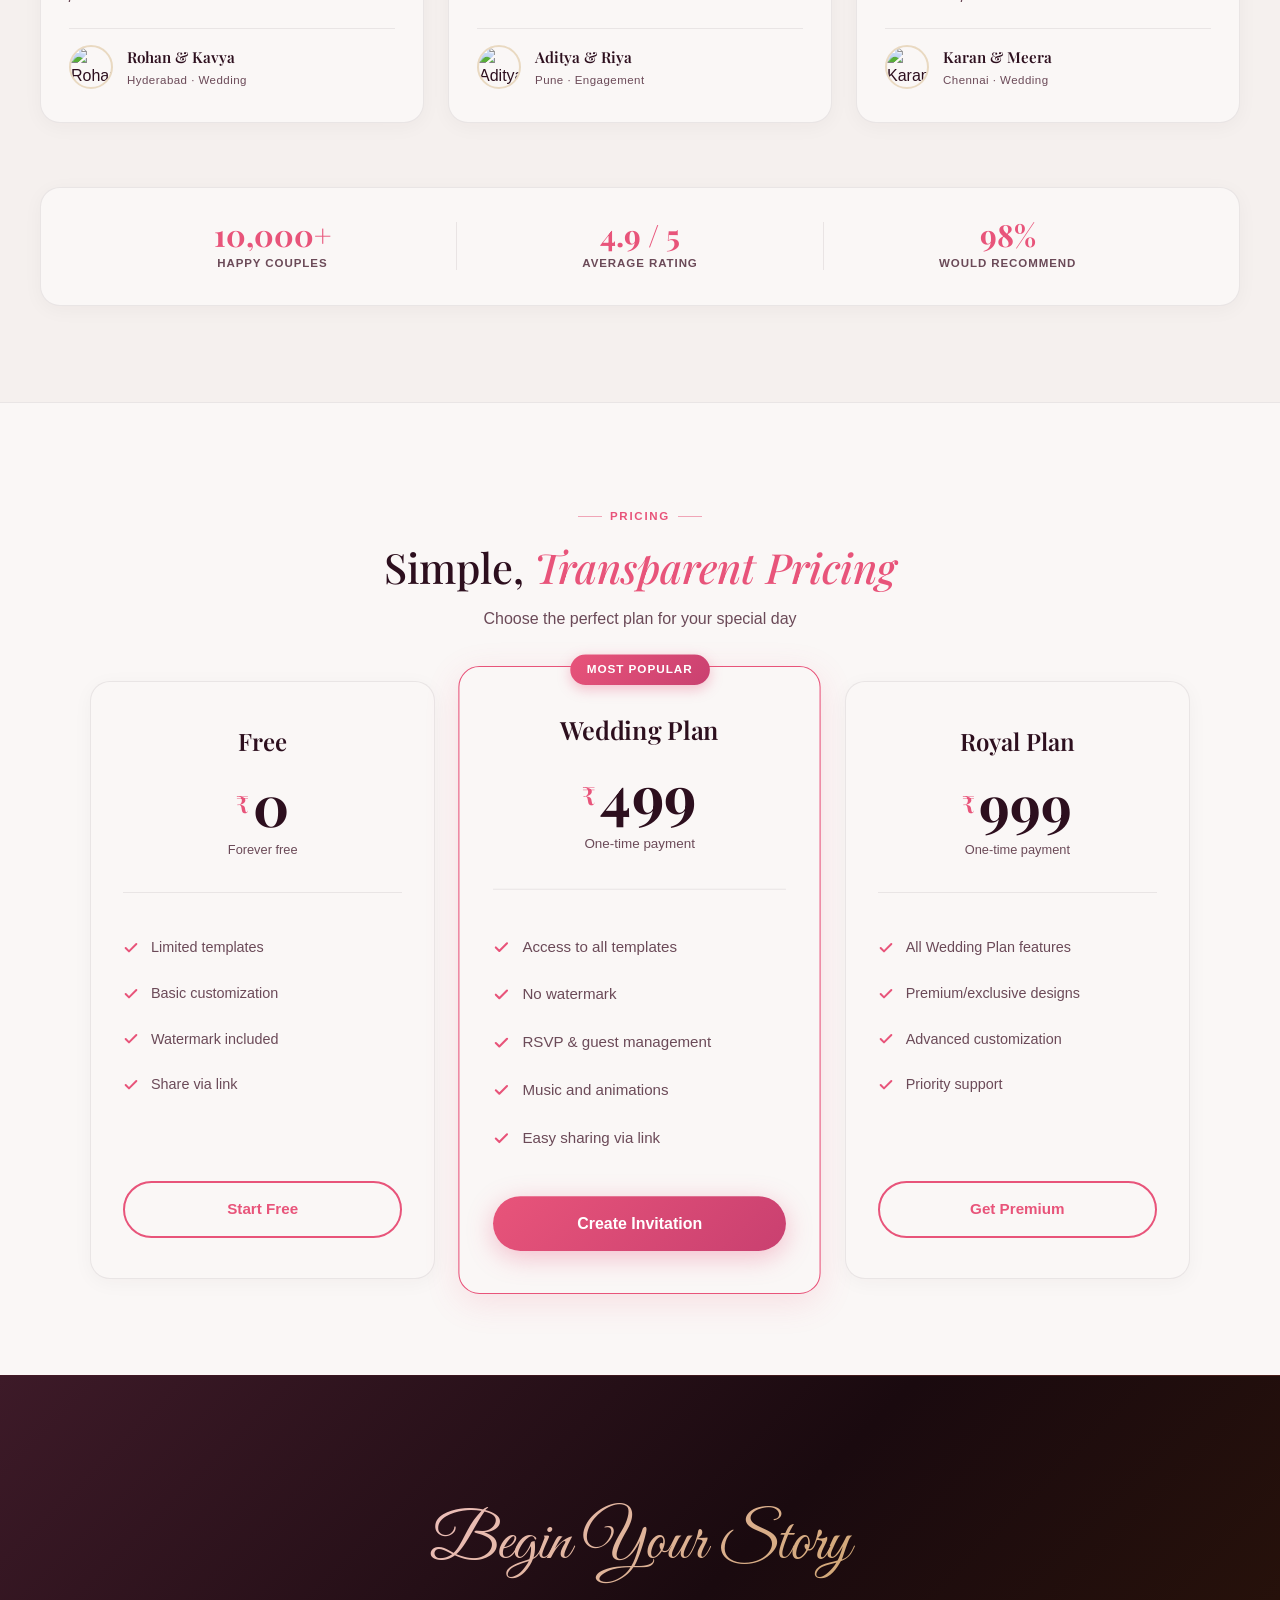
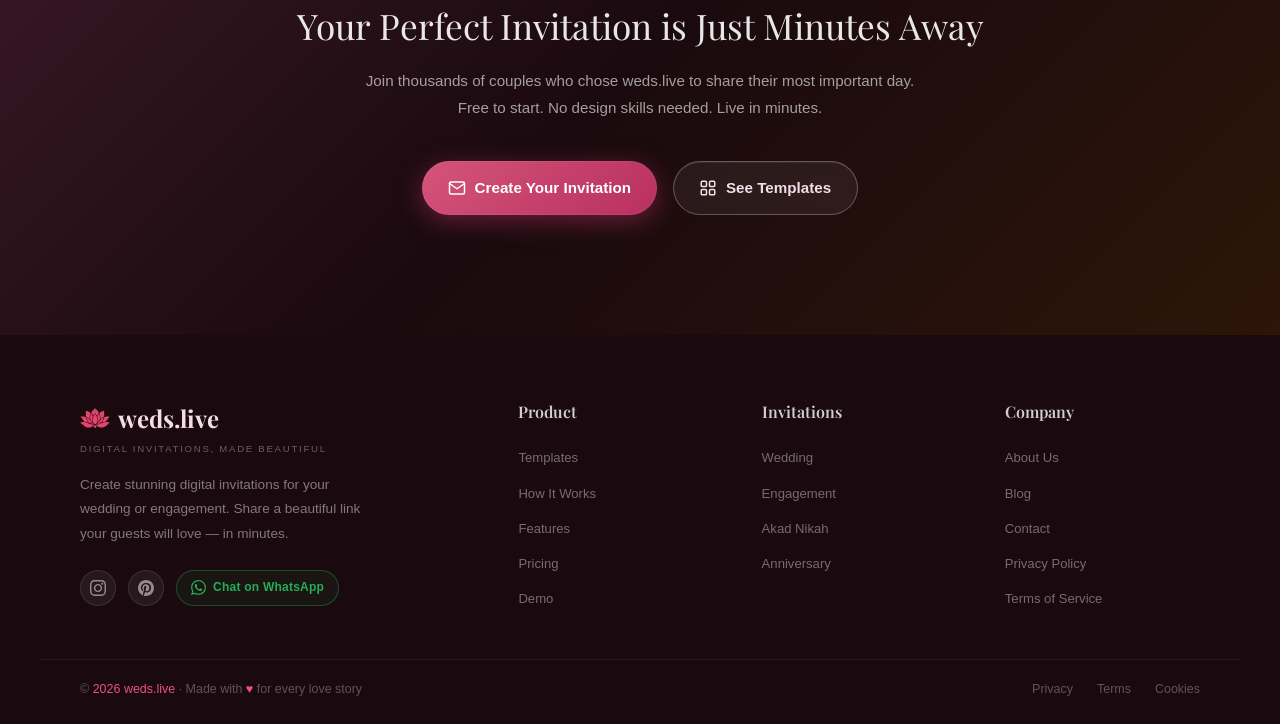
==== commit d5ef46a8: "Update README and index.html" ====
--- a/index.html
+++ b/index.html
@@ -107,7 +107,7 @@
                         <path d="M17 10.5C16 14.5 12.5 17 8.5 17C5 17 2 14 2 10.5C2 6.5 4.5 3 8.5 3C8.83 3 9.15 3.03 9.47 3.09C8.55 4.24 8 5.68 8 7.25C8 10.98 11.02 14 14.75 14C15.58 14 16.37 13.85 17.1 13.57C17.03 13.88 17 14.19 17 14.5V10.5Z" stroke="currentColor" stroke-width="1.5" stroke-linejoin="round"/>
                     </svg>
                 </button>
-                <a href="#templates" class="nav-cta">
+                <a href="create.html" class="nav-cta">
                     Design Invite
                     <svg width="16" height="16" viewBox="0 0 16 16" fill="none" aria-hidden="true">
                         <path d="M6 3L11 8L6 13" stroke="currentColor" stroke-width="2" stroke-linecap="round" stroke-linejoin="round"/>
@@ -159,7 +159,7 @@
 
                 <!-- CTA Buttons -->
                 <div class="hero-buttons">
-                    <a href="#templates" class="btn btn-primary">
+                    <a href="create.html" class="btn btn-primary">
                         <!-- Envelope with pen — create invitation -->
                         <svg width="18" height="18" viewBox="0 0 24 24" fill="none" aria-hidden="true">
                             <path d="M20 4H4C2.9 4 2 4.9 2 6V18C2 19.1 2.9 20 4 20H20C21.1 20 22 19.1 22 18V6C22 4.9 21.1 4 20 4Z" stroke="currentColor" stroke-width="2" stroke-linejoin="round"/>
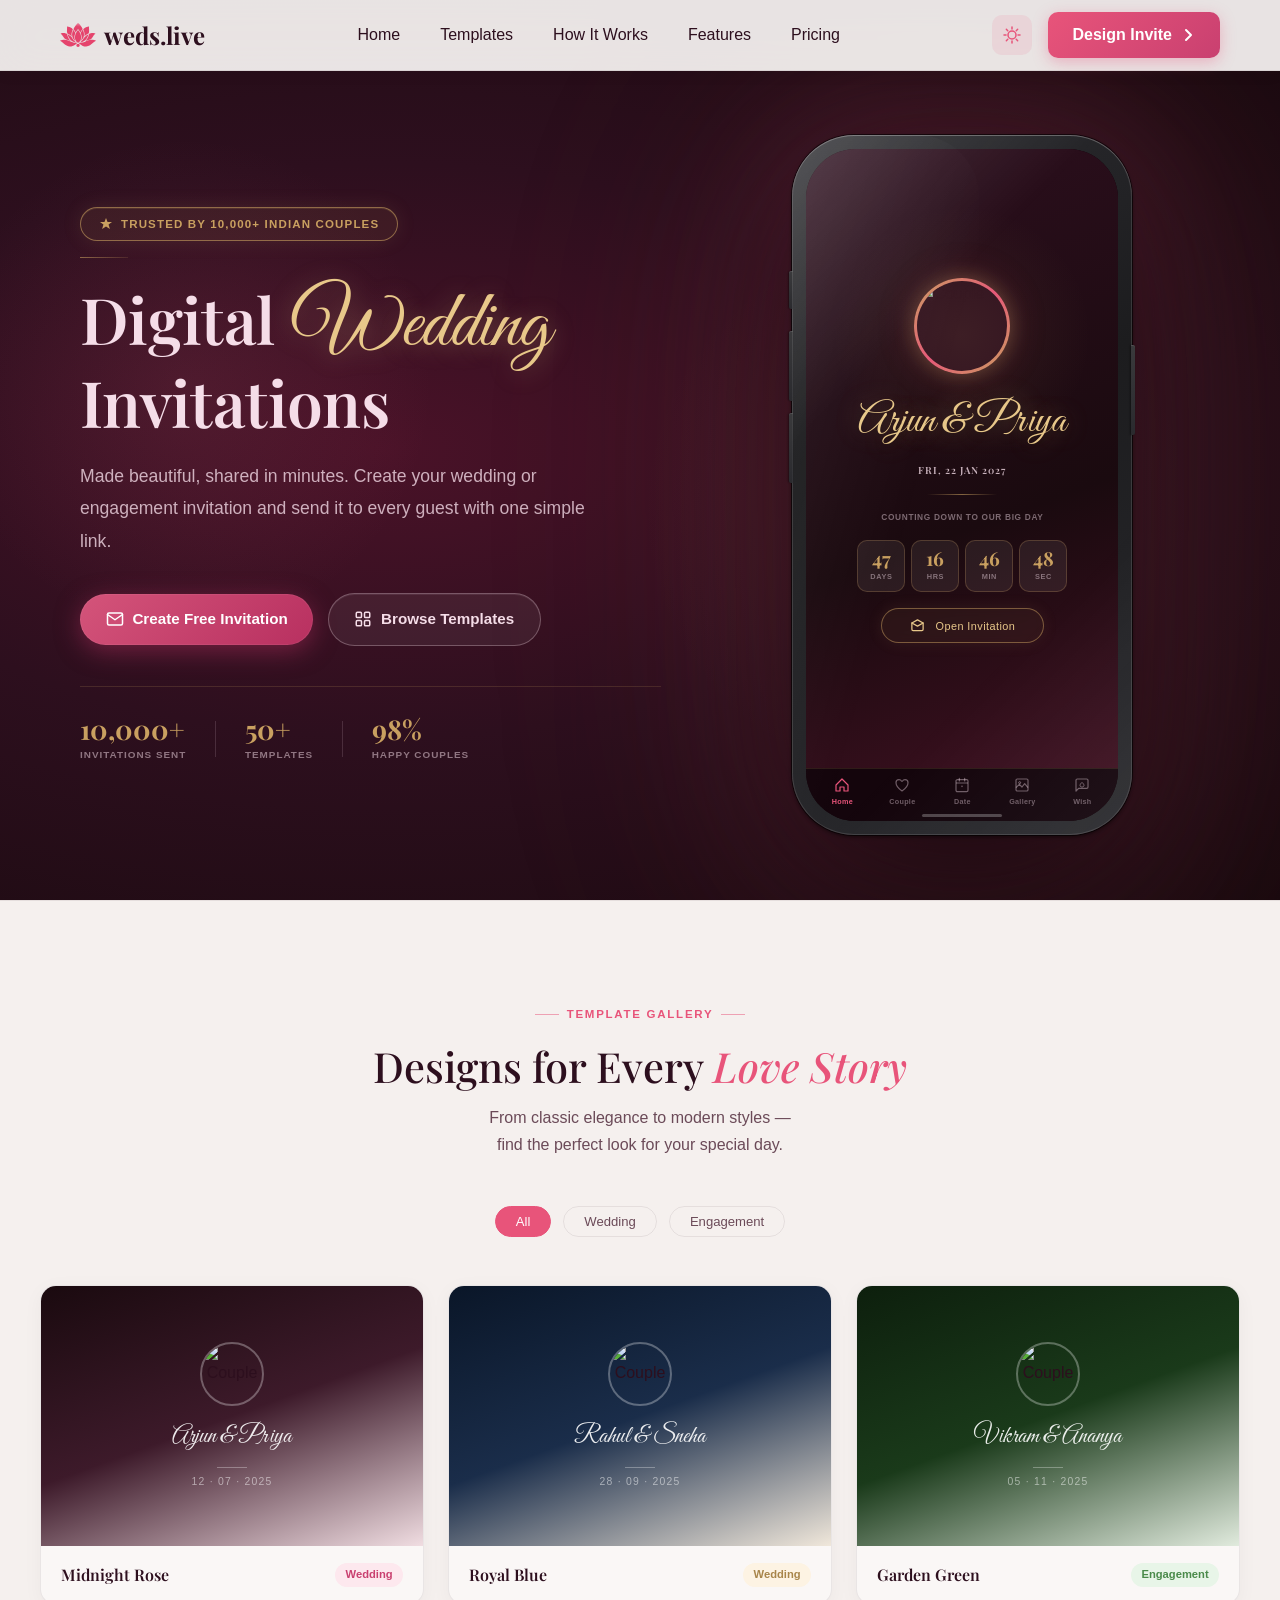
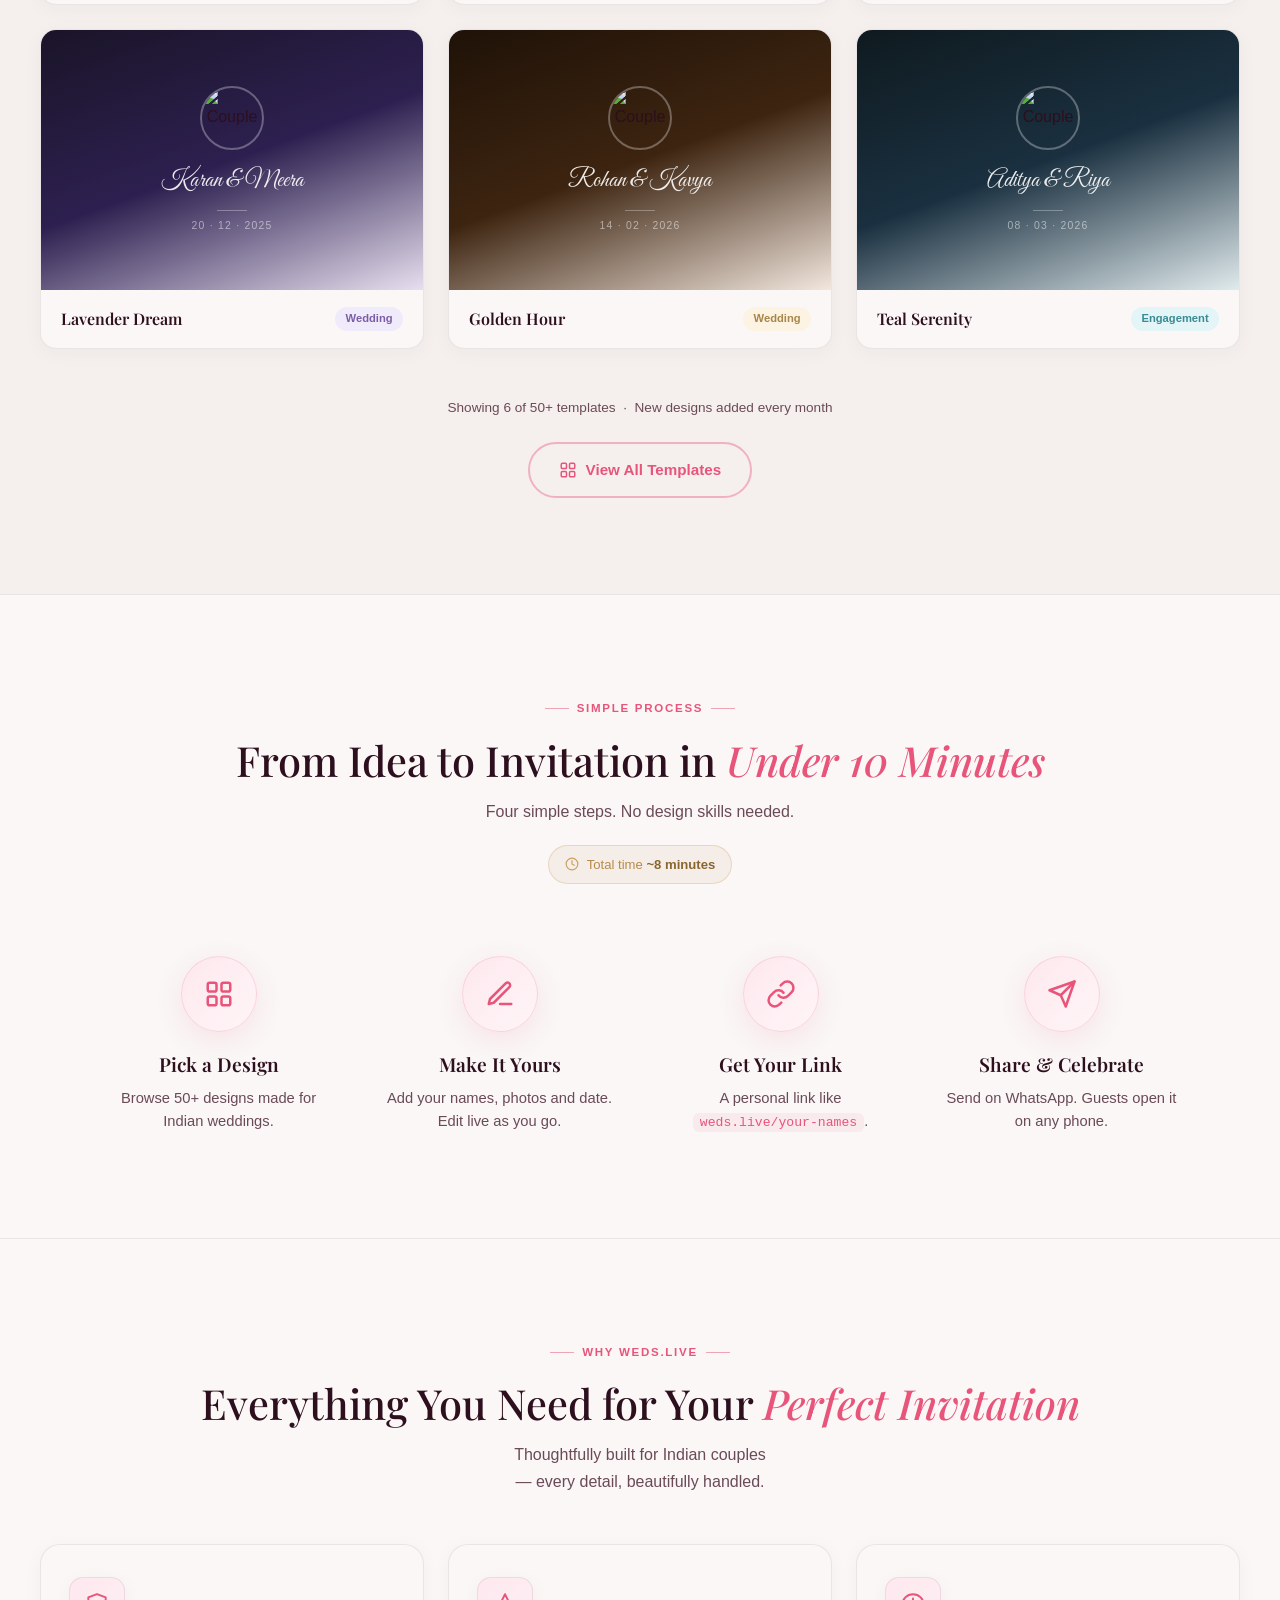
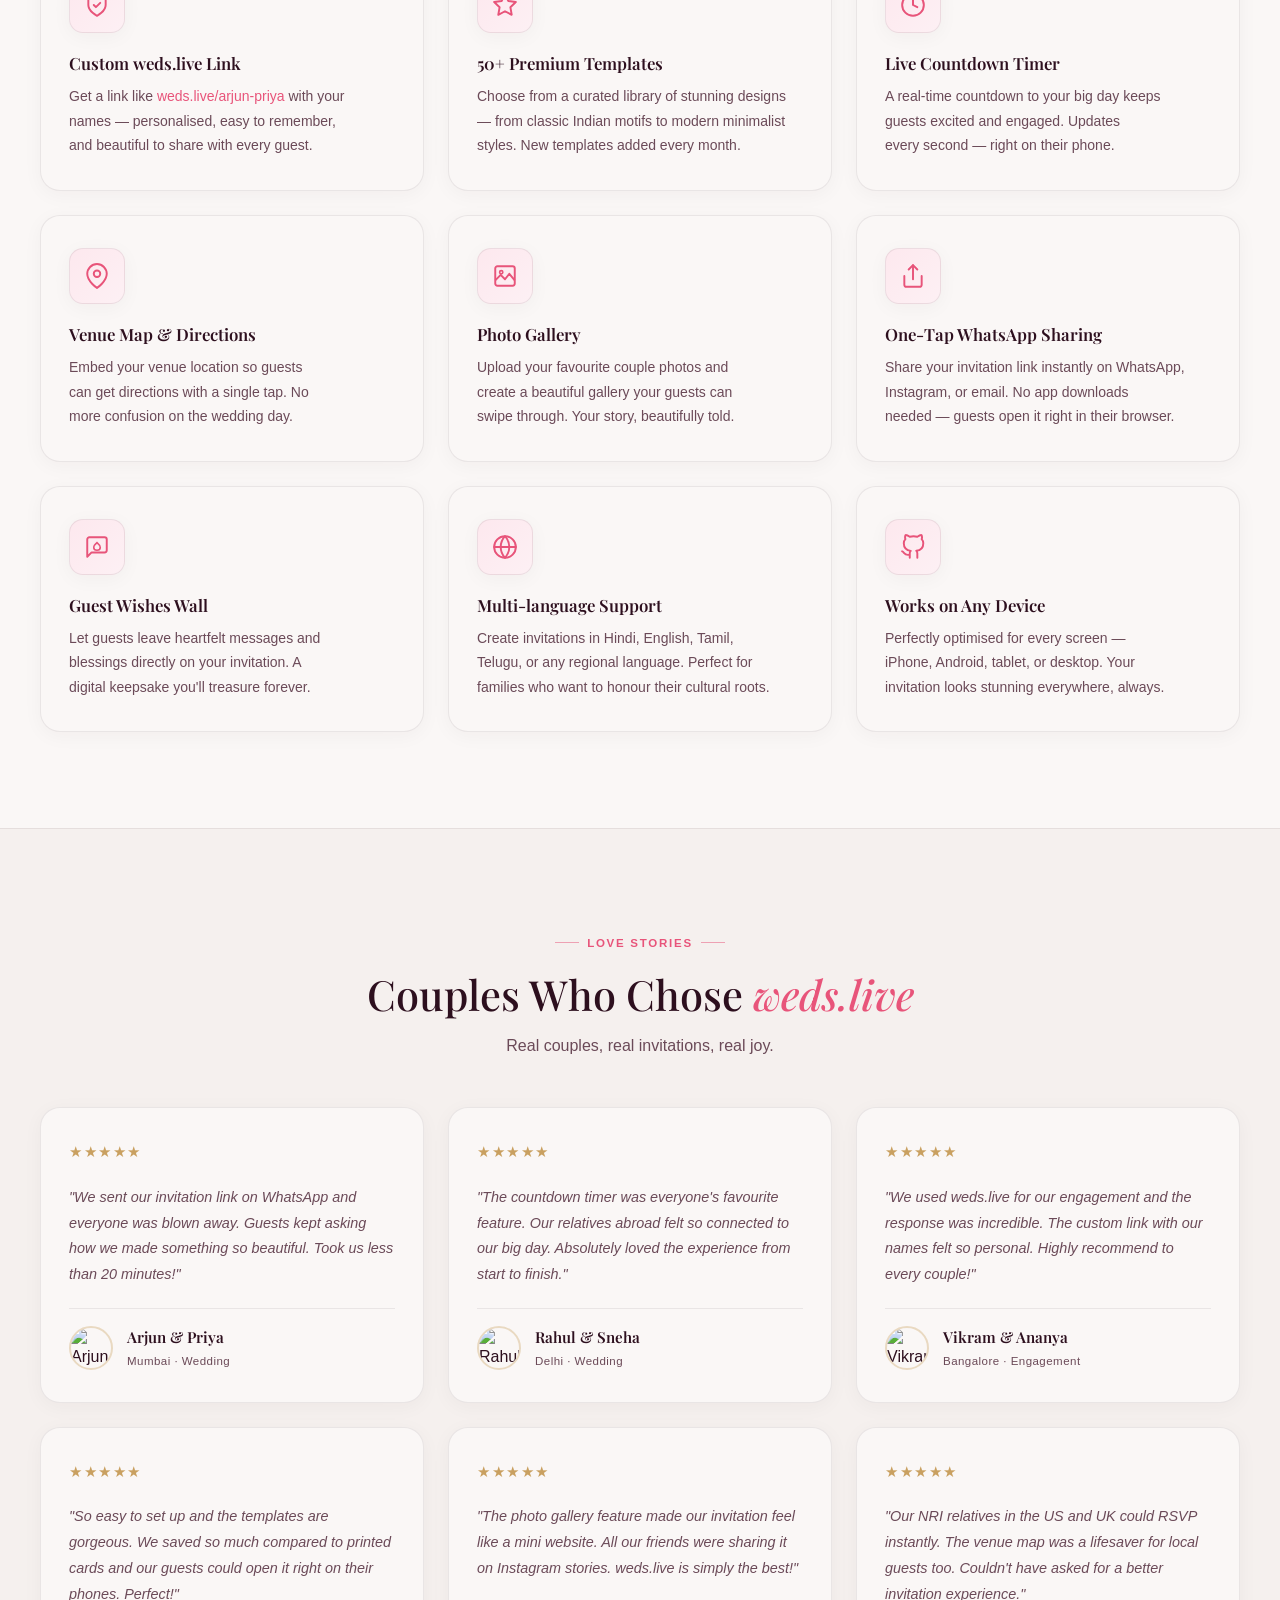
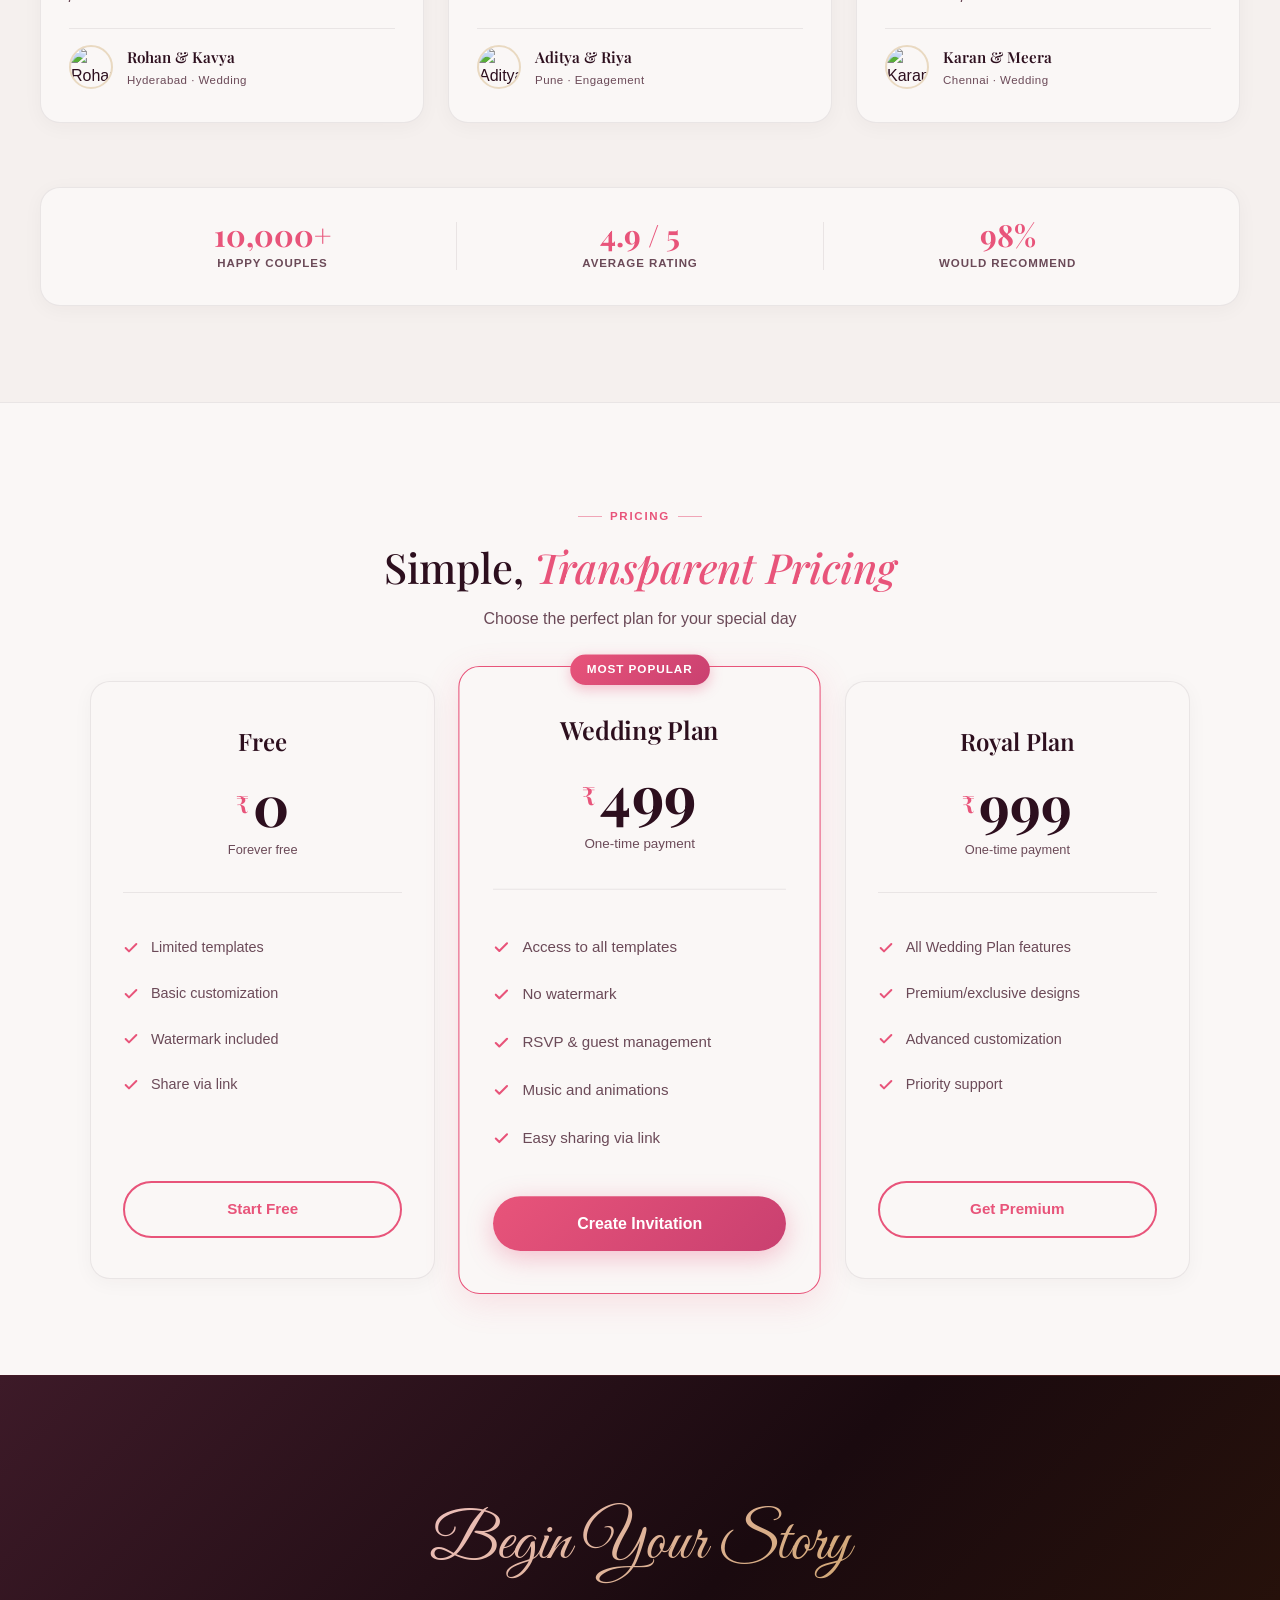
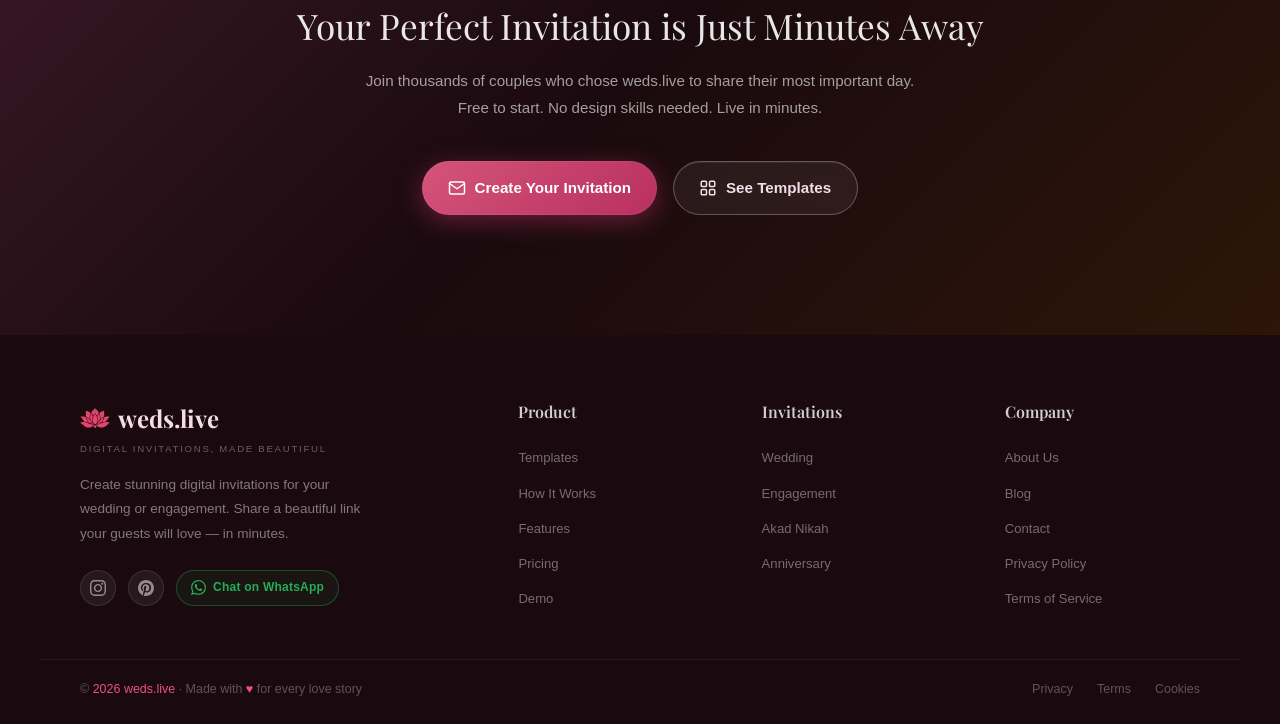
==== commit 2b68629a: "added rajwada template" ====
--- a/index.html
+++ b/index.html
@@ -147,14 +147,13 @@
 
                 <!-- Main headline -->
                 <h1 class="hero-title">
-                    <span class="hero-title-script">Your Love Story</span>
-                    <span class="hero-title-main">Deserves a <strong>Beautiful</strong><br>Digital Wedding Invitation</span>
+                    <span class="hero-title-main">Digital <span class="hero-title-script">Wedding</span><br>Invitations</span>
                 </h1>
 
                 <!-- Subtitle -->
                 <p class="hero-subtitle">
-                    Create beautiful digital invitations for your wedding and engagement in minutes.
-                    Share instantly with your guests using a simple link.
+                    Made beautiful, shared in minutes. Create your wedding or engagement
+                    invitation and send it to every guest with one simple link.
                 </p>
 
                 <!-- CTA Buttons -->
--- a/styles.css
+++ b/styles.css
@@ -411,24 +411,25 @@
     line-height: 1.2;
 }
 
-.hero-title-script {
-    display: block;
-    font-family: 'Great Vibes', cursive;
-    font-weight: 400;
-    font-size: clamp(3.2rem, 5.5vw, 5.2rem);
-    color: #e8c88a;
-    margin-bottom: 1.8rem;
-    text-shadow: 0 2px 24px rgba(232, 200, 138, 0.4), 0 0 60px rgba(232, 200, 138, 0.15);
-    line-height: 1.1;
-}
-
 .hero-title-main {
     display: block;
     font-family: 'Playfair Display', 'Georgia', serif;
-    font-size: clamp(1.6rem, 3vw, 2.4rem);
+    font-size: clamp(2.4rem, 5vw, 4rem);
+    font-weight: 600;
+    color: #f5dde8;
+    line-height: 1.1;
+    letter-spacing: -0.01em;
+}
+
+/* Gold script accent word inside the headline */
+.hero-title-script {
+    font-family: 'Great Vibes', cursive;
     font-weight: 400;
-    color: #f5dde8;
-    line-height: 1.4;
+    font-size: 1.25em;
+    color: #e8c88a;
+    line-height: 1;
+    padding: 0 0.05em;
+    text-shadow: 0 2px 24px rgba(232, 200, 138, 0.35);
 }
 
 .hero-title-main strong { font-weight: 700; }
